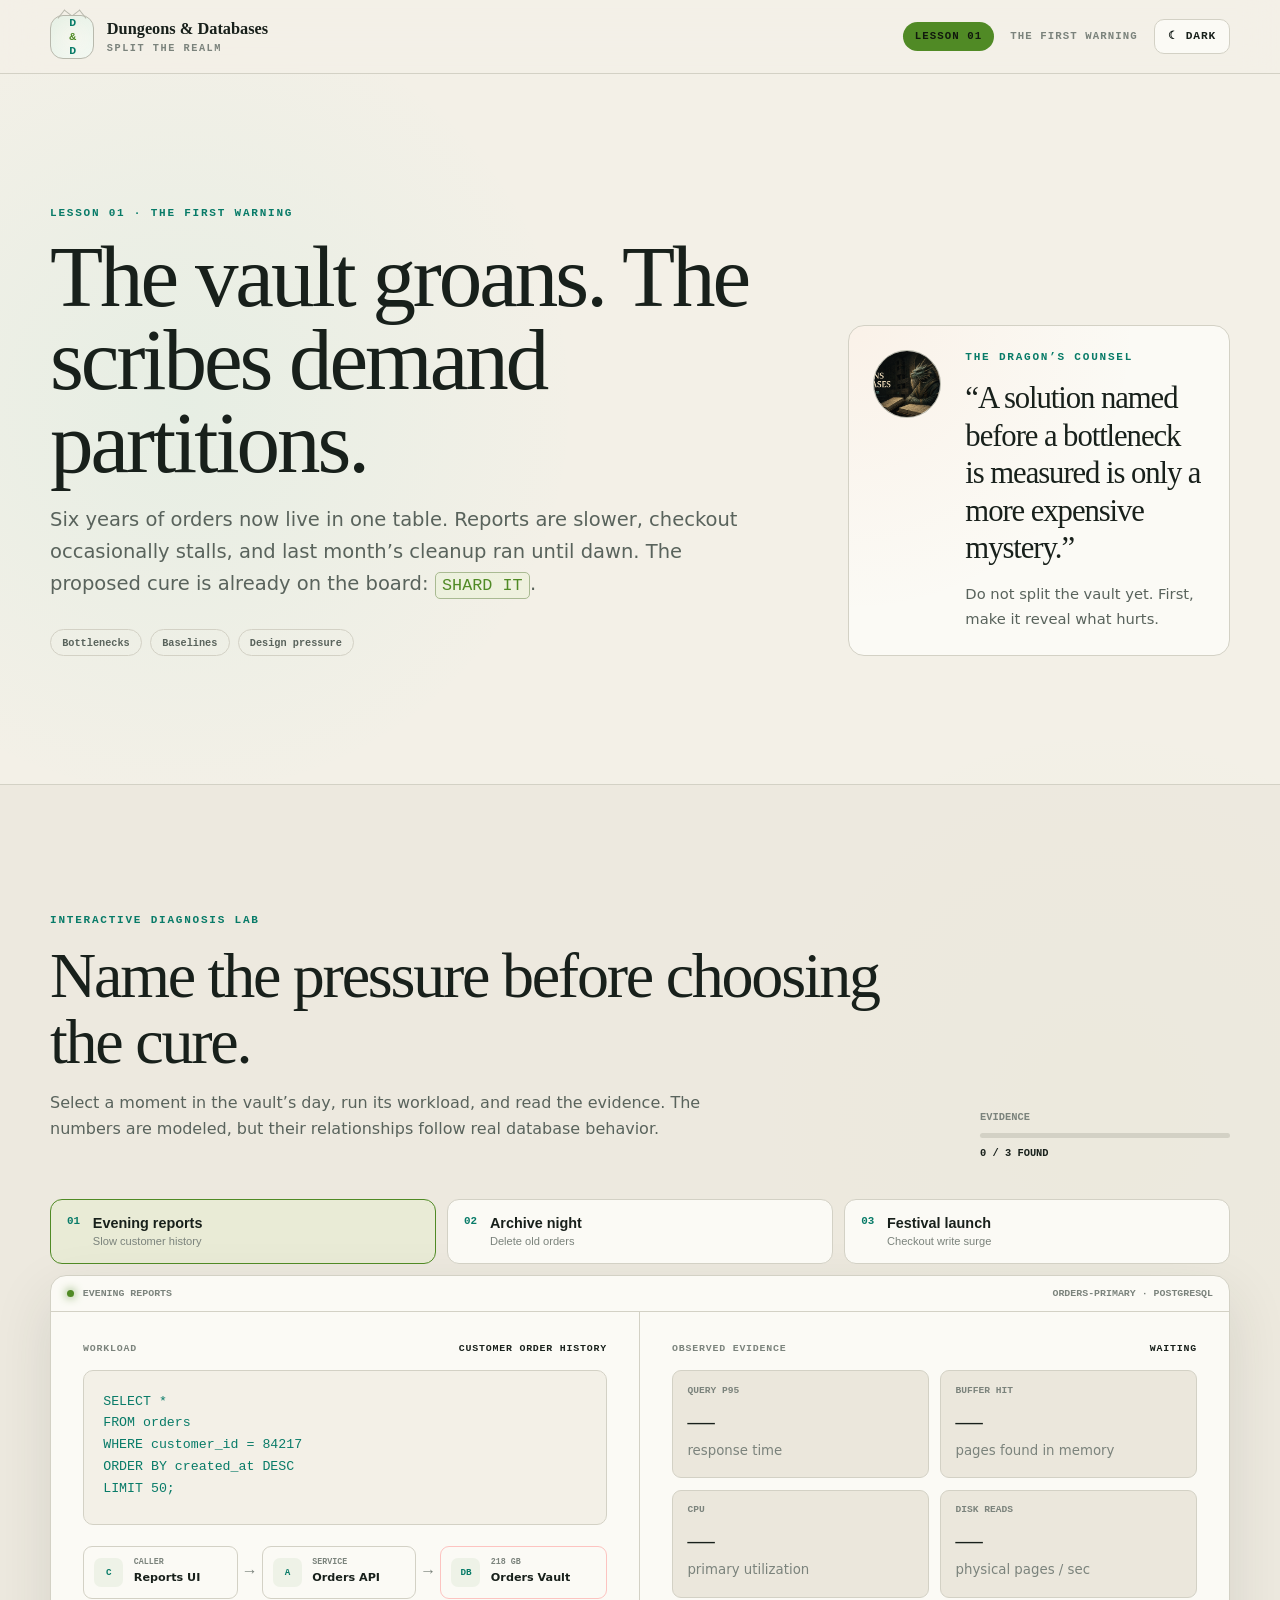
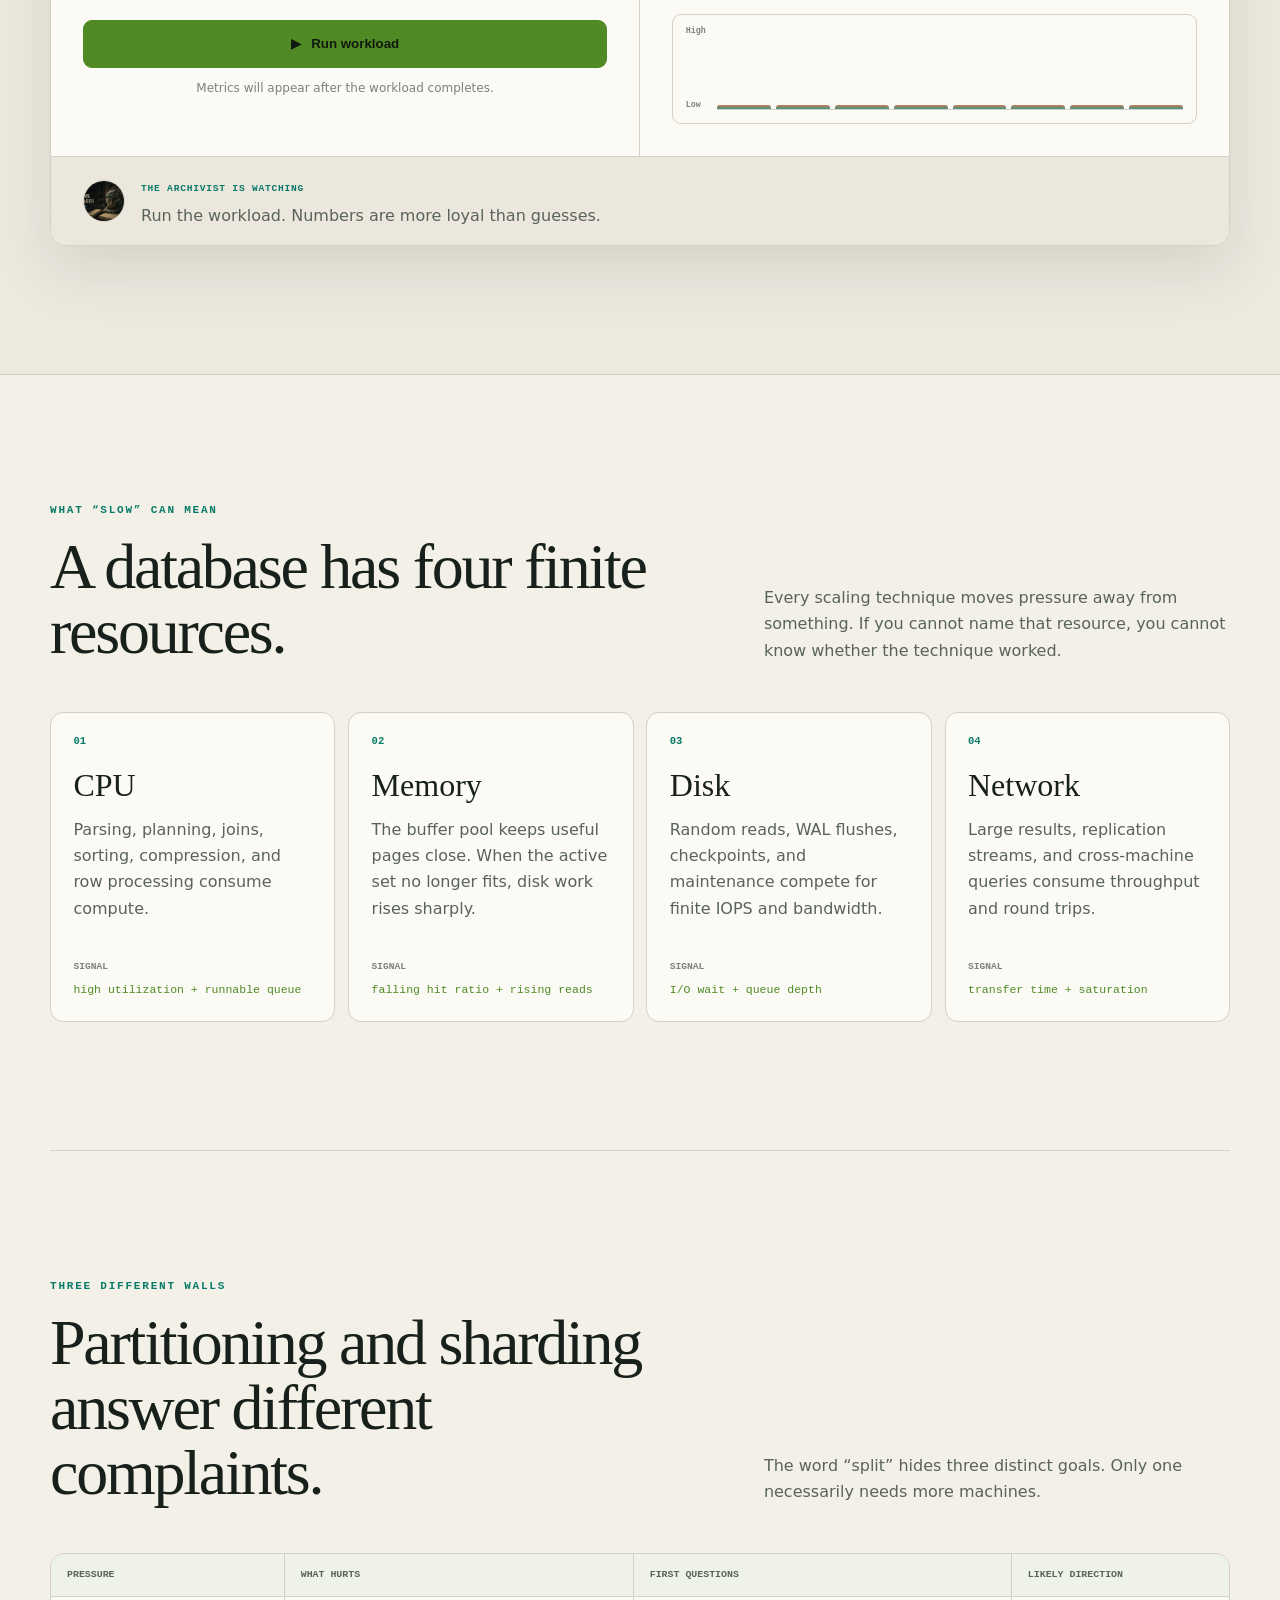
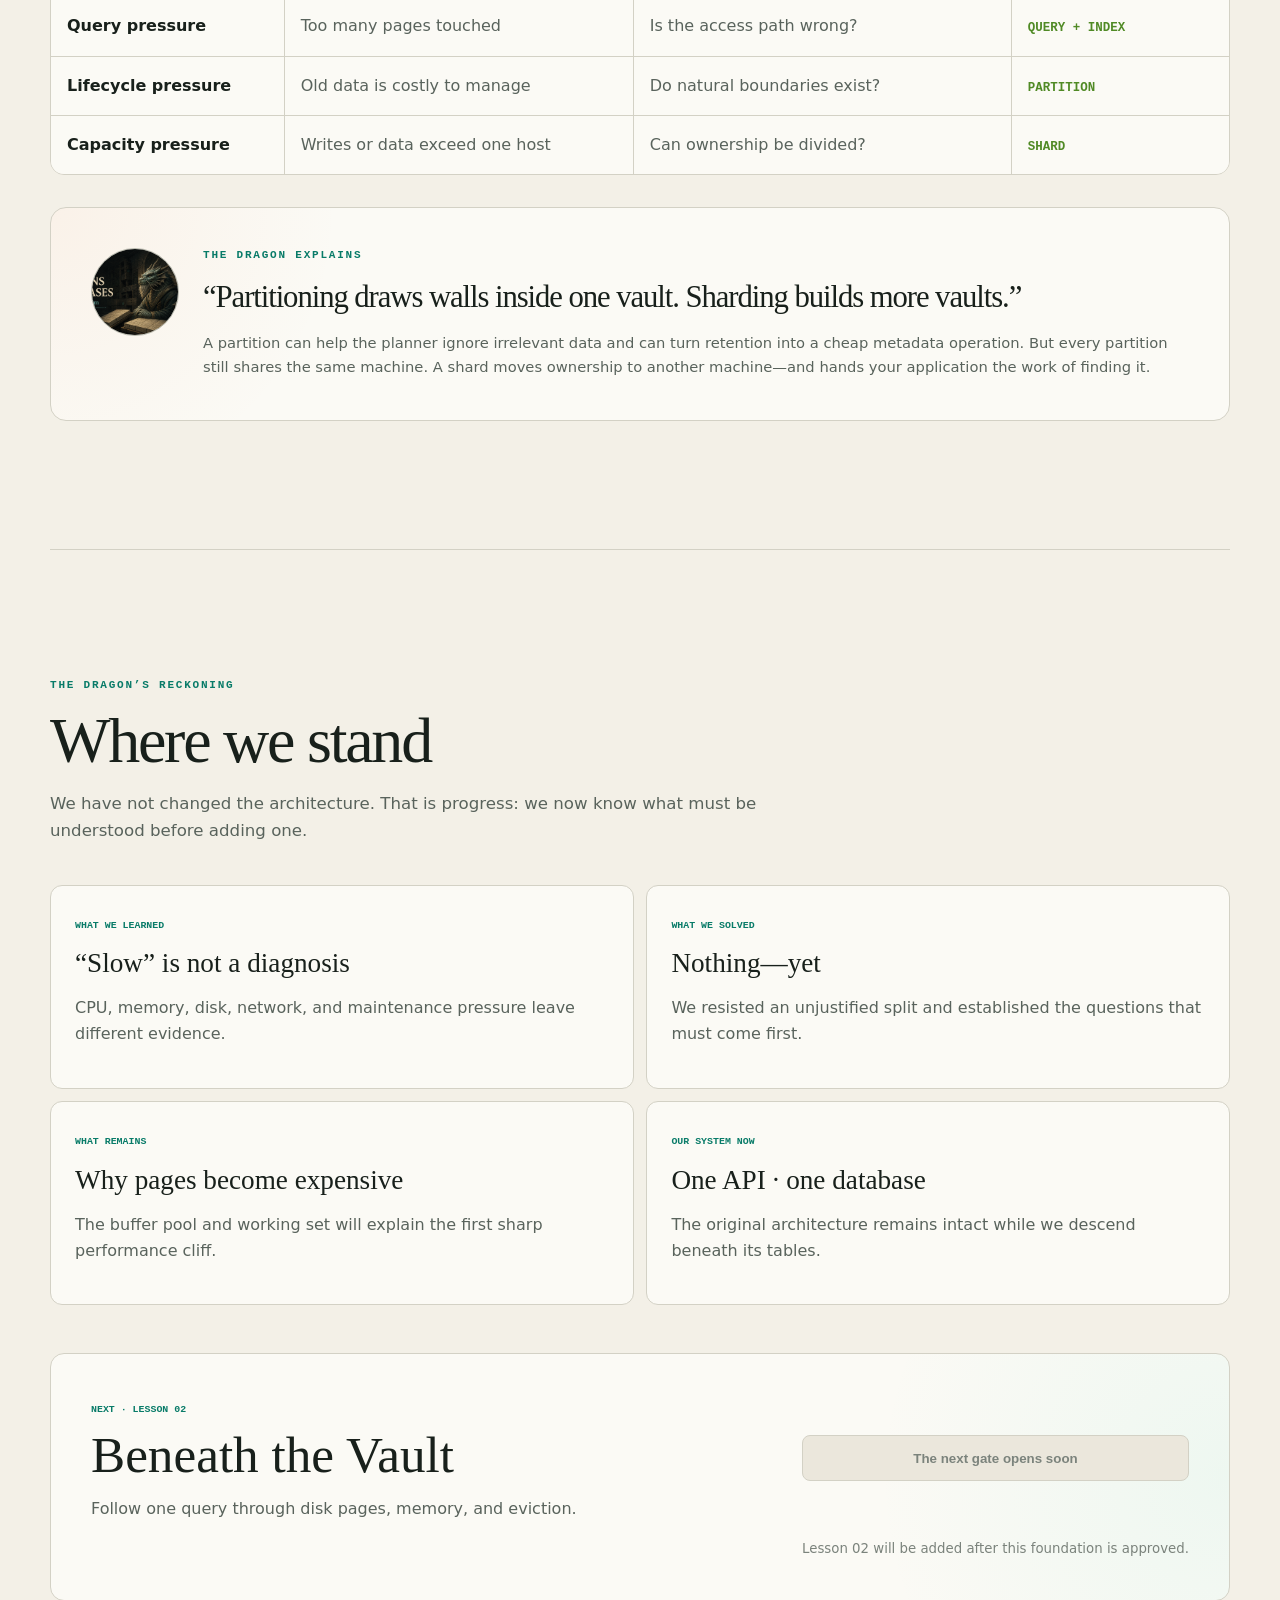
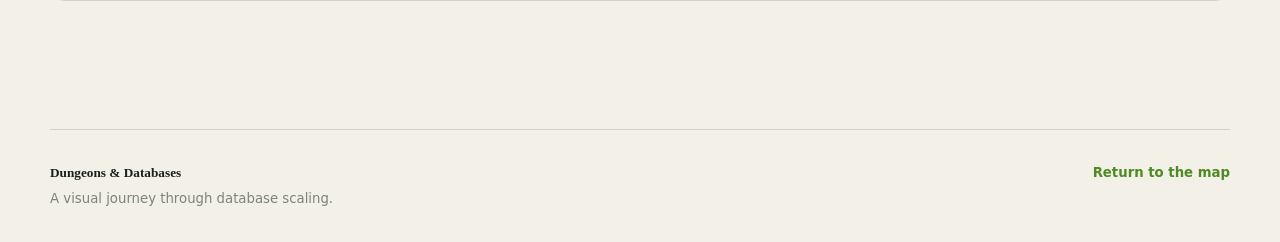
==== lessons/lesson-01-the-groaning-vault/index.html @ 83bf3f83 "Build dragon-guided database journey foundation" ====
<!doctype html>
<html lang="en" data-theme="dark">
  <head>
    <meta charset="UTF-8" />
    <meta name="viewport" content="width=device-width, initial-scale=1.0" />
    <meta
      name="description"
      content="Diagnose a struggling database before deciding to partition or shard it."
    />
    <meta name="theme-color" content="#0b0d0c" />
    <meta property="og:type" content="article" />
    <meta property="og:title" content="The Groaning Vault · Dungeons &amp; Databases" />
    <meta property="og:description" content="Diagnose a struggling database before deciding to partition or shard it." />
    <meta property="og:url" content="https://shahbaaz12.github.io/dungeons-and-databases/lessons/lesson-01-the-groaning-vault/" />
    <meta property="og:image" content="https://shahbaaz12.github.io/dungeons-and-databases/public/og.png" />
    <meta name="twitter:card" content="summary_large_image" />
    <meta name="twitter:title" content="The Groaning Vault · Dungeons &amp; Databases" />
    <meta name="twitter:description" content="Diagnose a struggling database before deciding to partition or shard it." />
    <meta name="twitter:image" content="https://shahbaaz12.github.io/dungeons-and-databases/public/og.png" />
    <title>Lesson 01 · The Groaning Vault · Dungeons &amp; Databases</title>
    <link rel="stylesheet" href="../../styles.css" />
    <link rel="stylesheet" href="./lesson.css" />
    <script src="../../site.js" defer></script>
    <script src="./lesson.js" defer></script>
  </head>
  <body>
    <a class="skip-link" href="#lesson-content">Skip to the lesson</a>

    <header class="site-header lesson-header">
      <a class="brand" href="../../index.html" aria-label="Return to Dungeons and Databases home">
        <span class="brand-mark" aria-hidden="true">D<span>&amp;</span>D</span>
        <span class="brand-copy">
          <strong>Dungeons &amp; Databases</strong>
          <small>Split the Realm</small>
        </span>
      </a>

      <div class="header-actions">
        <span class="lesson-badge">Lesson 01</span>
        <span class="lesson-header-name">The first warning</span>
        <button class="theme-toggle" type="button" data-theme-toggle aria-label="Switch to light theme">
          <span aria-hidden="true" data-theme-icon>☀</span>
          <span data-theme-label>Light</span>
        </button>
      </div>
    </header>

    <main id="lesson-content">
      <section class="lesson-hero section-shell">
        <div class="lesson-hero-copy">
          <p class="eyebrow">Lesson 01 · The first warning</p>
          <h1>The vault groans. The scribes demand partitions.</h1>
          <p>
            Six years of orders now live in one table. Reports are slower, checkout occasionally stalls,
            and last month’s cleanup ran until dawn. The proposed cure is already on the board:
            <code>SHARD IT</code>.
          </p>
          <div class="lesson-tags" aria-label="Lesson concepts">
            <span>Bottlenecks</span><span>Baselines</span><span>Design pressure</span>
          </div>
        </div>

        <aside class="dragon-counsel compact" aria-labelledby="opening-counsel">
          <div class="dragon-counsel-avatar" aria-hidden="true"><img src="../../public/og.png" alt="" /></div>
          <div>
            <p class="eyebrow">The Dragon’s Counsel</p>
            <blockquote id="opening-counsel">
              “A solution named before a bottleneck is measured is only a more expensive mystery.”
            </blockquote>
            <p>Do not split the vault yet. First, make it reveal what hurts.</p>
          </div>
        </aside>
      </section>

      <section class="lab-section" aria-labelledby="lab-title">
        <div class="section-shell">
          <div class="lab-heading">
            <div>
              <p class="eyebrow">Interactive diagnosis lab</p>
              <h2 id="lab-title">Name the pressure before choosing the cure.</h2>
              <p>
                Select a moment in the vault’s day, run its workload, and read the evidence. The numbers
                are modeled, but their relationships follow real database behavior.
              </p>
            </div>
            <div class="lab-progress" aria-label="Lab progress">
              <span>Evidence</span><i data-progress-bar></i><strong data-progress-label>0 / 3 found</strong>
            </div>
          </div>

          <div class="scenario-tabs" role="tablist" aria-label="Database workload scenarios">
            <button class="scenario-tab is-active" id="scenario-working-set" type="button" role="tab" aria-selected="true" aria-controls="scenario-panel" tabindex="0" data-scenario="working-set">
              <span>01</span><strong>Evening reports</strong><small>Slow customer history</small>
            </button>
            <button class="scenario-tab" id="scenario-retention" type="button" role="tab" aria-selected="false" aria-controls="scenario-panel" tabindex="-1" data-scenario="retention">
              <span>02</span><strong>Archive night</strong><small>Delete old orders</small>
            </button>
            <button class="scenario-tab" id="scenario-write-surge" type="button" role="tab" aria-selected="false" aria-controls="scenario-panel" tabindex="-1" data-scenario="write-surge">
              <span>03</span><strong>Festival launch</strong><small>Checkout write surge</small>
            </button>
          </div>

          <div class="diagnostic-console" id="scenario-panel" role="tabpanel" aria-labelledby="scenario-working-set">
            <div class="console-topline">
              <div>
                <span class="console-light" aria-hidden="true"></span>
                <span data-scenario-label>Evening reports</span>
              </div>
              <span>orders-primary · PostgreSQL</span>
            </div>

            <div class="console-grid">
              <div class="query-panel">
                <div class="panel-label"><span>Workload</span><strong data-workload-name>Customer order history</strong></div>
                <pre><code data-query>SELECT *
FROM orders
WHERE customer_id = 84217
ORDER BY created_at DESC
LIMIT 50;</code></pre>

                <div class="system-path" aria-label="Query path through the current system">
                  <div class="system-node"><i>C</i><span><small>Caller</small><strong>Reports UI</strong></span></div>
                  <b aria-hidden="true">→</b>
                  <div class="system-node"><i>A</i><span><small>Service</small><strong>Orders API</strong></span></div>
                  <b aria-hidden="true">→</b>
                  <div class="system-node system-node-db"><i>DB</i><span><small>218 GB</small><strong>Orders Vault</strong></span></div>
                </div>

                <button class="run-button" type="button" data-run-workload>
                  <span data-run-icon aria-hidden="true">▶</span>
                  <span data-run-label>Run workload</span>
                </button>
                <p class="run-note" data-run-note>Metrics will appear after the workload completes.</p>
              </div>

              <div class="metrics-panel" aria-live="polite" aria-busy="false" data-metrics-panel>
                <div class="panel-label"><span>Observed evidence</span><strong data-evidence-state>Waiting</strong></div>
                <div class="metrics-grid">
                  <article class="metric-card"><span>Query p95</span><strong data-metric="latency">—</strong><small data-metric-note="latency">response time</small></article>
                  <article class="metric-card"><span>Buffer hit</span><strong data-metric="buffer">—</strong><small data-metric-note="buffer">pages found in memory</small></article>
                  <article class="metric-card"><span>CPU</span><strong data-metric="cpu">—</strong><small data-metric-note="cpu">primary utilization</small></article>
                  <article class="metric-card"><span data-dynamic-metric-label>Disk reads</span><strong data-metric="pressure">—</strong><small data-metric-note="pressure">physical pages / sec</small></article>
                </div>

                <div class="pressure-chart" aria-label="Modeled pressure over five intervals">
                  <div class="chart-scale"><span>High</span><span>Low</span></div>
                  <div class="chart-bars" data-chart-bars aria-hidden="true">
                    <i></i><i></i><i></i><i></i><i></i><i></i><i></i><i></i>
                  </div>
                </div>

                <div class="diagnosis" data-diagnosis hidden>
                  <p>Which pressure best explains this evidence?</p>
                  <div class="diagnosis-options">
                    <button type="button" data-answer="cpu">CPU saturation</button>
                    <button type="button" data-answer="io">Memory / disk I/O</button>
                    <button type="button" data-answer="maintenance">Data lifecycle</button>
                    <button type="button" data-answer="writes">Write ceiling</button>
                  </div>
                </div>
              </div>
            </div>

            <div class="dragon-response" data-dragon-response aria-live="polite">
              <div class="dragon-response-mark" aria-hidden="true"><img src="../../public/og.png" alt="" /></div>
              <div>
                <span>The Archivist is watching</span>
                <p>Run the workload. Numbers are more loyal than guesses.</p>
              </div>
            </div>
          </div>
        </div>
      </section>

      <section class="explanation section-shell" aria-labelledby="resources-title">
        <div class="section-heading">
          <div>
            <p class="eyebrow">What “slow” can mean</p>
            <h2 id="resources-title">A database has four finite resources.</h2>
          </div>
          <p>
            Every scaling technique moves pressure away from something. If you cannot name that resource,
            you cannot know whether the technique worked.
          </p>
        </div>

        <div class="resource-grid">
          <article><span>01</span><h3>CPU</h3><p>Parsing, planning, joins, sorting, compression, and row processing consume compute.</p><strong>Signal</strong><code>high utilization + runnable queue</code></article>
          <article><span>02</span><h3>Memory</h3><p>The buffer pool keeps useful pages close. When the active set no longer fits, disk work rises sharply.</p><strong>Signal</strong><code>falling hit ratio + rising reads</code></article>
          <article><span>03</span><h3>Disk</h3><p>Random reads, WAL flushes, checkpoints, and maintenance compete for finite IOPS and bandwidth.</p><strong>Signal</strong><code>I/O wait + queue depth</code></article>
          <article><span>04</span><h3>Network</h3><p>Large results, replication streams, and cross-machine queries consume throughput and round trips.</p><strong>Signal</strong><code>transfer time + saturation</code></article>
        </div>
      </section>

      <section class="pressure-types section-shell" aria-labelledby="pressure-title">
        <div class="section-heading">
          <div>
            <p class="eyebrow">Three different walls</p>
            <h2 id="pressure-title">Partitioning and sharding answer different complaints.</h2>
          </div>
          <p>The word “split” hides three distinct goals. Only one necessarily needs more machines.</p>
        </div>

        <div class="comparison-table" role="table" aria-label="Database pressure and likely first response">
          <div class="comparison-row comparison-head" role="row"><span role="columnheader">Pressure</span><span role="columnheader">What hurts</span><span role="columnheader">First questions</span><span role="columnheader">Likely direction</span></div>
          <div class="comparison-row" role="row"><strong role="cell">Query pressure</strong><span role="cell">Too many pages touched</span><span role="cell">Is the access path wrong?</span><span role="cell"><i>Query + index</i></span></div>
          <div class="comparison-row" role="row"><strong role="cell">Lifecycle pressure</strong><span role="cell">Old data is costly to manage</span><span role="cell">Do natural boundaries exist?</span><span role="cell"><i>Partition</i></span></div>
          <div class="comparison-row" role="row"><strong role="cell">Capacity pressure</strong><span role="cell">Writes or data exceed one host</span><span role="cell">Can ownership be divided?</span><span role="cell"><i>Shard</i></span></div>
        </div>

        <aside class="dragon-counsel" aria-labelledby="middle-counsel">
          <div class="dragon-counsel-avatar" aria-hidden="true"><img src="../../public/og.png" alt="" /></div>
          <div>
            <p class="eyebrow">The Dragon Explains</p>
            <blockquote id="middle-counsel">“Partitioning draws walls inside one vault. Sharding builds more vaults.”</blockquote>
            <p>
              A partition can help the planner ignore irrelevant data and can turn retention into a cheap
              metadata operation. But every partition still shares the same machine. A shard moves ownership
              to another machine—and hands your application the work of finding it.
            </p>
          </div>
        </aside>
      </section>

      <section class="reckoning section-shell" aria-labelledby="reckoning-title">
        <div class="reckoning-intro">
          <p class="eyebrow">The Dragon’s Reckoning</p>
          <h2 id="reckoning-title">Where we stand</h2>
          <p>
            We have not changed the architecture. That is progress: we now know what must be understood
            before adding one.
          </p>
        </div>

        <div class="standing-grid">
          <article><span>What we learned</span><strong>“Slow” is not a diagnosis</strong><p>CPU, memory, disk, network, and maintenance pressure leave different evidence.</p></article>
          <article><span>What we solved</span><strong>Nothing—yet</strong><p>We resisted an unjustified split and established the questions that must come first.</p></article>
          <article><span>What remains</span><strong>Why pages become expensive</strong><p>The buffer pool and working set will explain the first sharp performance cliff.</p></article>
          <article><span>Our system now</span><strong>One API · one database</strong><p>The original architecture remains intact while we descend beneath its tables.</p></article>
        </div>

        <div class="next-gate">
          <div>
            <span>Next · Lesson 02</span>
            <h3>Beneath the Vault</h3>
            <p>Follow one query through disk pages, memory, and eviction.</p>
          </div>
          <button type="button" disabled aria-describedby="next-note">The next gate opens soon</button>
          <small id="next-note">Lesson 02 will be added after this foundation is approved.</small>
        </div>
      </section>
    </main>

    <footer class="site-footer section-shell">
      <div><strong>Dungeons &amp; Databases</strong><p>A visual journey through database scaling.</p></div>
      <a href="../../index.html">Return to the map</a>
    </footer>
  </body>
</html>
---- styles.css ----
:root {
  color-scheme: dark;
  --bg: #0a0c0b;
  --bg-soft: #0f1311;
  --panel: #121815;
  --panel-strong: #17201b;
  --line: #28332d;
  --line-bright: #3d4d45;
  --text: #f2eee4;
  --muted: #a9afa9;
  --faint: #747d77;
  --moss: #b7f36b;
  --moss-dark: #88c94a;
  --jade: #52d6bd;
  --ember: #ed8e55;
  --danger: #ff6b6b;
  --shadow: 0 22px 70px rgb(0 0 0 / 34%);
  --serif: Georgia, 'Times New Roman', serif;
  --sans: Inter, ui-sans-serif, system-ui, -apple-system, BlinkMacSystemFont, 'Segoe UI', sans-serif;
  --mono: 'Cascadia Code', 'SFMono-Regular', Consolas, monospace;
}

:root[data-theme='light'] {
  color-scheme: light;
  --bg: #f3f0e7;
  --bg-soft: #ebe7dc;
  --panel: #fbfaf5;
  --panel-strong: #eef2e7;
  --line: #d3d1c5;
  --line-bright: #b8b9ad;
  --text: #18201b;
  --muted: #59635c;
  --faint: #7b837c;
  --moss: #508a25;
  --moss-dark: #3e711a;
  --jade: #087b68;
  --ember: #b75523;
  --danger: #c34040;
  --shadow: 0 22px 60px rgb(39 46 40 / 12%);
}

* {
  box-sizing: border-box;
}

html {
  scroll-behavior: smooth;
}

body {
  margin: 0;
  background:
    radial-gradient(circle at 14% 8%, rgb(82 214 189 / 8%), transparent 25rem),
    radial-gradient(circle at 86% 22%, rgb(183 243 107 / 6%), transparent 24rem),
    var(--bg);
  color: var(--text);
  font-family: var(--sans);
  line-height: 1.65;
}

a {
  color: inherit;
}

button,
a {
  -webkit-tap-highlight-color: transparent;
}

button,
.button,
.lesson-card a {
  transition: border-color 160ms ease, background 160ms ease, color 160ms ease, transform 160ms ease;
}

:focus-visible {
  outline: 3px solid var(--jade);
  outline-offset: 4px;
}

.skip-link {
  position: fixed;
  top: 0.75rem;
  left: 0.75rem;
  z-index: 100;
  padding: 0.65rem 0.85rem;
  background: var(--text);
  color: var(--bg);
  transform: translateY(-160%);
}

.skip-link:focus {
  transform: translateY(0);
}

.section-shell {
  width: min(1180px, calc(100% - 40px));
  margin-inline: auto;
}

.site-header {
  position: sticky;
  top: 0;
  z-index: 20;
  display: flex;
  align-items: center;
  justify-content: space-between;
  min-height: 74px;
  padding: 0.75rem max(20px, calc((100vw - 1180px) / 2));
  border-bottom: 1px solid var(--line);
  background: color-mix(in srgb, var(--bg) 88%, transparent);
  backdrop-filter: blur(18px);
}

.brand {
  display: inline-flex;
  align-items: center;
  gap: 0.8rem;
  text-decoration: none;
}

.brand-mark {
  position: relative;
  display: grid;
  place-items: center;
  width: 44px;
  aspect-ratio: 1;
  border: 1px solid var(--line-bright);
  border-radius: 13px;
  background: linear-gradient(145deg, var(--panel-strong), var(--panel));
  color: var(--jade);
  font: 800 0.72rem/1 var(--mono);
  letter-spacing: -0.12em;
  box-shadow: inset 0 0 24px rgb(82 214 189 / 8%);
}

.brand-mark::before,
.brand-mark::after {
  content: '';
  position: absolute;
  top: -5px;
  width: 8px;
  height: 10px;
  border: solid var(--line-bright);
  border-width: 1px 0 0 1px;
  transform: rotate(38deg);
}

.brand-mark::before { left: 9px; }
.brand-mark::after { right: 9px; transform: scaleX(-1) rotate(38deg); }
.brand-mark span { margin-inline: 0.1em; color: var(--moss); }

.brand-copy {
  display: grid;
  line-height: 1.15;
}

.brand-copy strong {
  font-family: var(--serif);
  font-size: 1.02rem;
}

.brand-copy small {
  margin-top: 0.28rem;
  color: var(--faint);
  font: 700 0.64rem/1 var(--mono);
  letter-spacing: 0.15em;
  text-transform: uppercase;
}

.header-actions {
  display: flex;
  align-items: center;
  gap: 1rem;
}

.unlock-badge,
.theme-toggle {
  font: 700 0.7rem/1 var(--mono);
  letter-spacing: 0.08em;
  text-transform: uppercase;
}

.unlock-badge {
  display: inline-flex;
  align-items: center;
  gap: 0.55rem;
  color: var(--muted);
}

.unlock-badge i {
  width: 7px;
  height: 7px;
  border-radius: 50%;
  background: var(--moss);
  box-shadow: 0 0 14px var(--moss);
}

.theme-toggle {
  display: inline-flex;
  align-items: center;
  gap: 0.45rem;
  padding: 0.7rem 0.8rem;
  border: 1px solid var(--line);
  border-radius: 10px;
  background: var(--panel);
  color: var(--text);
  cursor: pointer;
}

.theme-toggle:hover {
  border-color: var(--line-bright);
  background: var(--panel-strong);
}

.hero {
  display: grid;
  grid-template-columns: minmax(0, 1.08fr) minmax(380px, 0.92fr);
  gap: clamp(3rem, 7vw, 7rem);
  align-items: center;
  min-height: calc(100vh - 74px);
  padding-block: clamp(4rem, 9vh, 7rem);
}

.eyebrow {
  margin: 0 0 1rem;
  color: var(--jade);
  font: 800 0.69rem/1.3 var(--mono);
  letter-spacing: 0.16em;
  text-transform: uppercase;
}

.eyebrow-rule {
  display: inline-block;
  width: 64px;
  height: 1px;
  margin-left: 0.7rem;
  vertical-align: middle;
  background: var(--jade);
  opacity: 0.48;
}

h1,
h2,
blockquote {
  font-family: var(--serif);
  letter-spacing: -0.035em;
}

h1 {
  max-width: 760px;
  margin: 0;
  font-size: clamp(3.5rem, 6.6vw, 6.8rem);
  font-weight: 500;
  line-height: 0.95;
}

.hero-lede {
  max-width: 660px;
  margin: 2rem 0 0;
  color: var(--muted);
  font-size: clamp(1.05rem, 1.8vw, 1.25rem);
}

.hero-actions {
  display: flex;
  flex-wrap: wrap;
  gap: 0.8rem;
  margin-top: 2rem;
}

.button {
  display: inline-flex;
  align-items: center;
  justify-content: center;
  gap: 0.8rem;
  min-height: 48px;
  padding: 0.85rem 1.1rem;
  border: 1px solid var(--line);
  border-radius: 10px;
  font-weight: 800;
  text-decoration: none;
}

.button:hover { transform: translateY(-2px); }
.button-primary { border-color: var(--moss); background: var(--moss); color: #11190d; }
.button-primary:hover { background: var(--moss-dark); border-color: var(--moss-dark); }
.button-secondary { background: var(--panel); color: var(--text); }
.button-secondary:hover { border-color: var(--line-bright); background: var(--panel-strong); }

.journey-facts {
  display: flex;
  gap: clamp(1.2rem, 4vw, 3.5rem);
  margin: 3rem 0 0;
}

.journey-facts div { display: grid; }
.journey-facts dt { color: var(--text); font: 500 1.55rem/1 var(--serif); }
.journey-facts dd { margin: 0.4rem 0 0; color: var(--faint); font: 700 0.66rem/1 var(--mono); text-transform: uppercase; }

.hero-stage {
  position: relative;
  padding: clamp(1.2rem, 3vw, 2rem);
  border: 1px solid var(--line);
  border-radius: 20px;
  background:
    linear-gradient(rgb(255 255 255 / 2%) 1px, transparent 1px),
    linear-gradient(90deg, rgb(255 255 255 / 2%) 1px, transparent 1px),
    var(--panel);
  background-size: 30px 30px;
  box-shadow: var(--shadow);
  overflow: hidden;
}

.hero-stage::before {
  content: '';
  position: absolute;
  inset: -40% auto auto -30%;
  width: 70%;
  aspect-ratio: 1;
  border-radius: 50%;
  background: rgb(82 214 189 / 7%);
  filter: blur(40px);
}

.stage-heading,
.pressure-readout {
  position: relative;
  display: flex;
  align-items: center;
  justify-content: space-between;
  gap: 1rem;
  font: 700 0.66rem/1 var(--mono);
  letter-spacing: 0.08em;
  text-transform: uppercase;
}

.stage-heading { color: var(--faint); }
.status-dot { color: var(--danger); }
.status-dot::before { content: ''; display: inline-block; width: 6px; height: 6px; margin-right: 0.45rem; border-radius: 50%; background: var(--danger); box-shadow: 0 0 12px var(--danger); }

.realm-map {
  position: relative;
  display: grid;
  grid-template-columns: 1fr auto 1fr auto 1.12fr;
  gap: 0.65rem;
  align-items: center;
  margin-block: 3.2rem;
}

.map-node {
  position: relative;
  z-index: 1;
  display: grid;
  gap: 0.9rem;
  min-width: 0;
  padding: 1rem;
  border: 1px solid var(--line-bright);
  border-radius: 13px;
  background: color-mix(in srgb, var(--panel-strong) 92%, transparent);
}

.node-glyph {
  display: grid;
  place-items: center;
  width: 34px;
  height: 34px;
  border: 1px solid var(--line-bright);
  border-radius: 9px;
  color: var(--jade);
  font: 800 0.68rem/1 var(--mono);
}

.map-node span:last-of-type { display: grid; min-width: 0; }
.map-node small { color: var(--faint); font: 600 0.6rem/1.3 var(--mono); text-transform: uppercase; }
.map-node strong { margin-top: 0.3rem; font-size: 0.78rem; white-space: nowrap; }
.map-arrow { color: var(--faint); font-family: var(--mono); }
.map-node-database { border-color: color-mix(in srgb, var(--danger) 65%, var(--line)); }
.map-node-database .node-glyph { color: var(--ember); }

.pressure-ring {
  position: absolute;
  inset: -7px;
  z-index: -1;
  border: 1px solid rgb(255 107 107 / 25%);
  border-radius: 17px;
  animation: pressure 2.4s ease-out infinite;
}

@keyframes pressure {
  0% { opacity: 0.65; transform: scale(0.98); }
  75%, 100% { opacity: 0; transform: scale(1.09); }
}

.pressure-readout { color: var(--muted); }
.pressure-readout strong { color: var(--danger); white-space: nowrap; }
.pressure-track { flex: 1; height: 5px; border-radius: 999px; background: var(--line); overflow: hidden; }
.pressure-track i { display: block; width: 88%; height: 100%; border-radius: inherit; background: linear-gradient(90deg, var(--moss), var(--danger)); }
.stage-caption { margin: 1.3rem 0 0; padding-top: 1.2rem; border-top: 1px solid var(--line); color: var(--faint); font-size: 0.88rem; }

.dragon-arrival {
  display: grid;
  grid-template-columns: 150px 1fr;
  gap: clamp(2rem, 6vw, 5rem);
  align-items: center;
  padding-block: clamp(5rem, 10vw, 9rem);
  border-top: 1px solid var(--line);
  border-bottom: 1px solid var(--line);
}

.dragon-seal {
  position: relative;
  display: grid;
  place-items: center;
  width: 140px;
  aspect-ratio: 1;
  border: 1px solid var(--line-bright);
  border-radius: 50%;
  background: radial-gradient(circle, rgb(82 214 189 / 15%), transparent 66%), var(--panel);
  box-shadow: inset 0 0 30px rgb(0 0 0 / 20%);
}

.dragon-seal::before,
.dragon-seal::after,
.dragon-seal i::before,
.dragon-seal i::after {
  content: '';
  position: absolute;
  width: 8px;
  height: 8px;
  border-radius: 50%;
  background: var(--moss);
}

.dragon-seal::before { top: 13px; left: 50%; }
.dragon-seal::after { bottom: 13px; left: 50%; }
.dragon-seal i::before { left: 13px; top: 50%; }
.dragon-seal i::after { right: 13px; top: 50%; }
.dragon-seal img {
  width: 100%;
  height: 100%;
  border-radius: inherit;
  object-fit: cover;
  object-position: 84% center;
  filter: saturate(0.78) contrast(1.05);
}

.dragon-message { max-width: 820px; }
.dragon-message h2 { max-width: 780px; margin: 0; font-size: clamp(2.2rem, 4.6vw, 4.4rem); font-weight: 500; line-height: 1.06; }
.dragon-message > p:not(.eyebrow, .dragon-signature) { max-width: 720px; color: var(--muted); font-size: 1.06rem; }
.dragon-signature { margin-top: 1.5rem; color: var(--ember); font: 700 0.72rem/1 var(--mono); letter-spacing: 0.08em; text-transform: uppercase; }

.journey { padding-block: clamp(5rem, 10vw, 9rem); }
.section-heading { display: grid; grid-template-columns: 1fr 0.7fr; gap: 3rem; align-items: end; margin-bottom: 3rem; }
.section-heading h2 { max-width: 690px; margin: 0; font-size: clamp(2.4rem, 4.8vw, 4.6rem); font-weight: 500; line-height: 1.02; }
.section-heading > p { max-width: 500px; margin: 0; color: var(--muted); }

.lesson-path {
  display: grid;
  grid-template-columns: repeat(2, minmax(0, 1fr));
  gap: 1rem;
  margin: 0;
  padding: 0;
  list-style: none;
}

.lesson-card > a,
.lesson-card > div {
  position: relative;
  display: grid;
  grid-template-columns: 1fr auto;
  min-height: 300px;
  padding: clamp(1.4rem, 3vw, 2rem);
  border: 1px solid var(--line);
  border-radius: 15px;
  background: color-mix(in srgb, var(--panel) 94%, transparent);
  overflow: hidden;
}

.lesson-card a { text-decoration: none; }
.lesson-card a:hover { border-color: var(--moss); transform: translateY(-3px); box-shadow: var(--shadow); }
.lesson-card-active > a { background: radial-gradient(circle at 100% 0, rgb(183 243 107 / 11%), transparent 15rem), var(--panel); }
.lesson-number { color: var(--faint); font: 500 2.1rem/1 var(--serif); }
.lesson-state { justify-self: end; align-self: start; color: var(--faint); font: 700 0.62rem/1 var(--mono); letter-spacing: 0.08em; text-transform: uppercase; }
.lesson-card-active .lesson-state { padding: 0.45rem 0.6rem; border-radius: 999px; background: var(--moss); color: #11190d; }
.lesson-kicker { grid-column: 1 / -1; align-self: end; margin-top: 2.5rem; color: var(--jade); font: 800 0.66rem/1 var(--mono); letter-spacing: 0.12em; text-transform: uppercase; }
.lesson-card strong { grid-column: 1 / -1; margin-top: 0.65rem; font: 500 clamp(1.7rem, 3vw, 2.65rem)/1.08 var(--serif); letter-spacing: -0.03em; }
.lesson-summary { grid-column: 1 / -1; max-width: 520px; margin-top: 0.8rem; color: var(--muted); }
.lesson-concepts { grid-column: 1 / -1; display: flex; flex-wrap: wrap; gap: 0.45rem; margin-top: 1.3rem; }
.lesson-concepts i { padding: 0.35rem 0.55rem; border: 1px solid var(--line); border-radius: 999px; color: var(--faint); font: 700 0.62rem/1 var(--mono); font-style: normal; }
.lesson-link { grid-column: 1 / -1; margin-top: 1.5rem; color: var(--moss); font-weight: 800; }
.lesson-link b { margin-left: 0.35rem; }
.lesson-card:not(.lesson-card-active) { opacity: 0.72; }

.final-promise {
  padding-block: clamp(5rem, 9vw, 8rem);
  border-top: 1px solid var(--line);
  text-align: center;
}

.final-promise blockquote { max-width: 900px; margin: 1rem auto 1.5rem; font-size: clamp(2.1rem, 4.8vw, 4.5rem); line-height: 1.08; }
.final-promise > span { color: var(--ember); font: 700 0.72rem/1 var(--mono); letter-spacing: 0.1em; text-transform: uppercase; }

.site-footer {
  display: flex;
  justify-content: space-between;
  gap: 2rem;
  padding-block: 2rem;
  border-top: 1px solid var(--line);
  color: var(--faint);
  font-size: 0.83rem;
}

.site-footer strong { color: var(--text); font-family: var(--serif); }
.site-footer p { margin: 0.25rem 0 0; }

@media (max-width: 900px) {
  .hero { grid-template-columns: 1fr; min-height: auto; }
  .hero-stage { max-width: 640px; }
  .section-heading { grid-template-columns: 1fr; gap: 1.2rem; }
  .lesson-path { grid-template-columns: 1fr; }
}

@media (max-width: 620px) {
  .section-shell { width: min(100% - 28px, 1180px); }
  .site-header { min-height: 64px; padding-inline: 14px; }
  .brand-copy small, .unlock-badge { display: none; }
  .theme-toggle { padding: 0.65rem; }
  .theme-toggle span:last-child { display: none; }
  h1 { font-size: clamp(3.1rem, 16vw, 4.6rem); }
  .journey-facts { justify-content: space-between; gap: 0.7rem; }
  .journey-facts dd { font-size: 0.56rem; }
  .realm-map { grid-template-columns: 1fr; margin-block: 2rem; }
  .map-arrow { justify-self: center; transform: rotate(90deg); }
  .pressure-readout { display: grid; grid-template-columns: 1fr auto; }
  .pressure-track { grid-column: 1 / -1; grid-row: 2; width: 100%; }
  .dragon-arrival { grid-template-columns: 1fr; }
  .dragon-seal { width: 104px; }
  .lesson-card > a, .lesson-card > div { min-height: 280px; }
  .site-footer { display: grid; }
}

@media (prefers-reduced-motion: reduce) {
  html { scroll-behavior: auto; }
  *, *::before, *::after { animation-duration: 0.001ms !important; animation-iteration-count: 1 !important; scroll-behavior: auto !important; }
}
---- lessons/lesson-01-the-groaning-vault/lesson.css ----
.lesson-header-name,
.lesson-badge {
  font: 800 0.67rem/1 var(--mono);
  letter-spacing: 0.1em;
  text-transform: uppercase;
}

.lesson-badge {
  padding: 0.55rem 0.75rem;
  border-radius: 999px;
  background: var(--moss);
  color: #11190d;
}

.lesson-header-name { color: var(--faint); }

.lesson-hero {
  display: grid;
  grid-template-columns: minmax(0, 1.3fr) minmax(340px, 0.7fr);
  gap: clamp(2.5rem, 7vw, 7rem);
  align-items: end;
  min-height: 710px;
  padding-block: clamp(5rem, 10vw, 8rem);
}

.lesson-hero h1 {
  max-width: 850px;
  font-size: clamp(3.4rem, 6.8vw, 7rem);
}

.lesson-hero-copy > p:not(.eyebrow) {
  max-width: 720px;
  color: var(--muted);
  font-size: clamp(1.05rem, 1.7vw, 1.22rem);
}

code {
  color: var(--moss);
  font-family: var(--mono);
}

.lesson-hero-copy code {
  padding: 0.18em 0.38em;
  border: 1px solid color-mix(in srgb, var(--moss) 32%, var(--line));
  border-radius: 5px;
  background: rgb(183 243 107 / 7%);
  font-size: 0.86em;
}

.lesson-tags {
  display: flex;
  flex-wrap: wrap;
  gap: 0.5rem;
  margin-top: 1.8rem;
}

.lesson-tags span {
  padding: 0.45rem 0.7rem;
  border: 1px solid var(--line);
  border-radius: 999px;
  color: var(--muted);
  font: 700 0.64rem/1 var(--mono);
}

.dragon-counsel {
  display: grid;
  grid-template-columns: 88px 1fr;
  gap: 1.5rem;
  align-items: start;
  padding: clamp(1.5rem, 4vw, 2.5rem);
  border: 1px solid var(--line);
  border-radius: 16px;
  background: radial-gradient(circle at 0 0, rgb(237 142 85 / 8%), transparent 18rem), var(--panel);
}

.dragon-counsel.compact {
  grid-template-columns: 68px 1fr;
  align-self: end;
  padding: 1.5rem;
}

.dragon-counsel-avatar {
  display: grid;
  place-items: center;
  width: 88px;
  aspect-ratio: 1;
  border: 1px solid var(--line-bright);
  border-radius: 50%;
  background: radial-gradient(circle, rgb(82 214 189 / 14%), transparent 70%);
  overflow: hidden;
}

.dragon-counsel-avatar img,
.dragon-response-mark img {
  width: 100%;
  height: 100%;
  object-fit: cover;
  object-position: 84% center;
  filter: saturate(0.78) contrast(1.05);
}

.compact .dragon-counsel-avatar { width: 68px; }
.dragon-counsel blockquote { margin: 0; font-size: clamp(1.4rem, 2.4vw, 2rem); line-height: 1.22; }
.dragon-counsel p:last-child { margin-bottom: 0; color: var(--muted); font-size: 0.92rem; }

.lab-section {
  padding-block: clamp(5rem, 10vw, 8rem);
  border-block: 1px solid var(--line);
  background: color-mix(in srgb, var(--bg-soft) 75%, transparent);
}

.lab-heading {
  display: grid;
  grid-template-columns: 1fr 250px;
  gap: 3rem;
  align-items: end;
  margin-bottom: 2.5rem;
}

.lab-heading h2,
.explanation h2,
.pressure-types h2,
.reckoning h2 {
  margin: 0;
  font-size: clamp(2.5rem, 5vw, 4.8rem);
  font-weight: 500;
  line-height: 1.02;
}

.lab-heading > div:first-child > p:last-child { max-width: 710px; color: var(--muted); }
.lab-progress { display: grid; grid-template-columns: 1fr auto; gap: 0.65rem; color: var(--faint); font: 700 0.65rem/1 var(--mono); text-transform: uppercase; }
.lab-progress i { --progress: 0%; grid-column: 1 / -1; height: 5px; border-radius: 99px; background: linear-gradient(90deg, var(--moss) var(--progress), var(--line) var(--progress)); transition: background 260ms ease; }
.lab-progress strong { color: var(--text); }

.scenario-tabs {
  display: grid;
  grid-template-columns: repeat(3, 1fr);
  gap: 0.7rem;
  margin-bottom: 0.7rem;
}

.scenario-tab {
  display: grid;
  grid-template-columns: auto 1fr;
  gap: 0.2rem 0.8rem;
  padding: 1rem;
  border: 1px solid var(--line);
  border-radius: 12px;
  background: var(--panel);
  color: var(--text);
  text-align: left;
  cursor: pointer;
}

.scenario-tab:hover { border-color: var(--line-bright); }
.scenario-tab.is-active { border-color: var(--moss); background: rgb(183 243 107 / 7%); }
.scenario-tab > span { grid-row: 1 / 3; color: var(--jade); font: 700 0.68rem/1 var(--mono); }
.scenario-tab strong { font-size: 0.9rem; line-height: 1.1; }
.scenario-tab small { color: var(--faint); }

.diagnostic-console {
  border: 1px solid var(--line);
  border-radius: 16px;
  background: var(--panel);
  box-shadow: var(--shadow);
  overflow: hidden;
}

.console-topline {
  display: flex;
  justify-content: space-between;
  gap: 1rem;
  padding: 0.8rem 1rem;
  border-bottom: 1px solid var(--line);
  color: var(--faint);
  font: 700 0.62rem/1 var(--mono);
  text-transform: uppercase;
}

.console-topline > div { display: flex; align-items: center; gap: 0.55rem; }
.console-light { width: 7px; height: 7px; border-radius: 50%; background: var(--moss); box-shadow: 0 0 10px var(--moss); }
.console-grid { display: grid; grid-template-columns: 1fr 1fr; }
.query-panel, .metrics-panel { padding: clamp(1.2rem, 3vw, 2rem); }
.query-panel { border-right: 1px solid var(--line); }

.panel-label {
  display: flex;
  justify-content: space-between;
  gap: 1rem;
  margin-bottom: 1rem;
  color: var(--faint);
  font: 700 0.62rem/1 var(--mono);
  letter-spacing: 0.08em;
  text-transform: uppercase;
}

.panel-label strong { color: var(--text); text-align: right; }
.query-panel pre { min-height: 155px; margin: 0; padding: 1.2rem; border: 1px solid var(--line); border-radius: 10px; background: var(--bg); white-space: pre-wrap; overflow: auto; }
.query-panel pre code { color: var(--jade); font-size: 0.83rem; }

.system-path {
  display: grid;
  grid-template-columns: 1fr auto 1fr auto 1.08fr;
  gap: 0.45rem;
  align-items: center;
  margin-block: 1.3rem;
}

.system-node { display: flex; align-items: center; gap: 0.65rem; min-width: 0; padding: 0.65rem; border: 1px solid var(--line); border-radius: 9px; }
.system-node i { display: grid; flex: 0 0 auto; place-items: center; width: 29px; height: 29px; border-radius: 7px; background: var(--panel-strong); color: var(--jade); font: 800 0.58rem/1 var(--mono); font-style: normal; }
.system-node span { display: grid; min-width: 0; }
.system-node small { color: var(--faint); font: 700 0.52rem/1 var(--mono); text-transform: uppercase; }
.system-node strong { margin-top: 0.2rem; font-size: 0.7rem; white-space: nowrap; overflow: hidden; text-overflow: ellipsis; }
.system-node-db { border-color: rgb(255 107 107 / 38%); }
.system-path > b { color: var(--faint); font-family: var(--mono); }

.run-button {
  display: flex;
  align-items: center;
  justify-content: center;
  gap: 0.65rem;
  width: 100%;
  min-height: 48px;
  border: 1px solid var(--moss);
  border-radius: 9px;
  background: var(--moss);
  color: #11190d;
  font-weight: 900;
  cursor: pointer;
}

.run-button:hover:not(:disabled) { background: var(--moss-dark); border-color: var(--moss-dark); transform: translateY(-1px); }
.run-button:disabled { cursor: wait; opacity: 0.7; }
.run-note { min-height: 1.4em; margin: 0.7rem 0 0; color: var(--faint); font-size: 0.75rem; text-align: center; }

.metrics-grid { display: grid; grid-template-columns: 1fr 1fr; gap: 0.7rem; }
.metric-card { display: grid; min-height: 108px; padding: 0.9rem; border: 1px solid var(--line); border-radius: 9px; background: var(--bg-soft); }
.metric-card span { color: var(--faint); font: 700 0.6rem/1 var(--mono); text-transform: uppercase; }
.metric-card strong { align-self: end; margin-top: 0.7rem; font: 500 1.7rem/1 var(--serif); }
.metric-card small { margin-top: 0.3rem; color: var(--faint); }
.metric-card[data-level='pressure'] strong { color: var(--ember); }
.metric-card[data-level='healthy'] strong { color: var(--moss); }

.pressure-chart { display: grid; grid-template-columns: auto 1fr; gap: 0.7rem; height: 110px; margin-top: 1rem; padding: 0.8rem; border: 1px solid var(--line); border-radius: 9px; }
.chart-scale { display: flex; flex-direction: column; justify-content: space-between; color: var(--faint); font: 600 0.52rem/1 var(--mono); }
.chart-bars { display: flex; align-items: end; gap: 5px; border-bottom: 1px solid var(--line); }
.chart-bars i { flex: 1; height: 4%; min-height: 3px; border-radius: 3px 3px 0 0; background: linear-gradient(var(--ember), var(--jade)); transition: height 650ms cubic-bezier(0.2, 0.7, 0.2, 1); opacity: 0.78; }

.diagnosis { margin-top: 1rem; padding-top: 1rem; border-top: 1px solid var(--line); }
.diagnosis p { margin: 0 0 0.7rem; font-weight: 800; }
.diagnosis-options { display: grid; grid-template-columns: 1fr 1fr; gap: 0.5rem; }
.diagnosis-options button { min-height: 40px; padding: 0.6rem; border: 1px solid var(--line); border-radius: 7px; background: var(--bg-soft); color: var(--muted); font-weight: 700; cursor: pointer; }
.diagnosis-options button:hover { border-color: var(--line-bright); color: var(--text); }
.diagnosis-options button[data-result='correct'] { border-color: var(--moss); background: rgb(183 243 107 / 11%); color: var(--moss); }
.diagnosis-options button[data-result='incorrect'] { border-color: var(--danger); background: rgb(255 107 107 / 9%); color: var(--danger); }

.dragon-response {
  display: grid;
  grid-template-columns: auto 1fr;
  gap: 1rem;
  align-items: center;
  padding: 1rem clamp(1.2rem, 3vw, 2rem);
  border-top: 1px solid var(--line);
  background: var(--bg-soft);
}

.dragon-response-mark { display: grid; place-items: center; width: 42px; height: 42px; border: 1px solid var(--line); border-radius: 50%; overflow: hidden; }
.dragon-response span { color: var(--jade); font: 800 0.6rem/1 var(--mono); letter-spacing: 0.08em; text-transform: uppercase; }
.dragon-response p { margin: 0.25rem 0 0; color: var(--muted); }
.dragon-response[data-tone='success'] { background: rgb(183 243 107 / 5%); }
.dragon-response[data-tone='success'] span { color: var(--moss); }
.dragon-response[data-tone='retry'] { background: rgb(237 142 85 / 5%); }
.dragon-response[data-tone='retry'] span { color: var(--ember); }

.explanation,
.pressure-types,
.reckoning { padding-block: clamp(5rem, 10vw, 9rem); }
.resource-grid { display: grid; grid-template-columns: repeat(4, 1fr); gap: 0.8rem; }
.resource-grid article { display: flex; flex-direction: column; min-height: 310px; padding: 1.4rem; border: 1px solid var(--line); border-radius: 13px; background: var(--panel); }
.resource-grid article > span { color: var(--jade); font: 700 0.66rem/1 var(--mono); }
.resource-grid h3 { margin: 1.4rem 0 0; font: 500 2rem/1 var(--serif); }
.resource-grid p { color: var(--muted); }
.resource-grid article > strong { margin-top: auto; color: var(--faint); font: 700 0.6rem/1 var(--mono); text-transform: uppercase; }
.resource-grid article > code { margin-top: 0.5rem; font-size: 0.72rem; }

.pressure-types { border-top: 1px solid var(--line); }
.comparison-table { border: 1px solid var(--line); border-radius: 14px; overflow: hidden; }
.comparison-row { display: grid; grid-template-columns: 0.8fr 1.2fr 1.3fr 0.75fr; }
.comparison-row + .comparison-row { border-top: 1px solid var(--line); }
.comparison-row > * { padding: 1rem; }
.comparison-row > * + * { border-left: 1px solid var(--line); }
.comparison-head { background: var(--panel-strong); color: var(--faint); font: 700 0.62rem/1 var(--mono); text-transform: uppercase; }
.comparison-row:not(.comparison-head) { background: var(--panel); }
.comparison-row span { color: var(--muted); }
.comparison-row i { color: var(--moss); font: 800 0.78rem/1 var(--mono); font-style: normal; text-transform: uppercase; }
.pressure-types .dragon-counsel { margin-top: 2rem; }

.reckoning { border-top: 1px solid var(--line); }
.reckoning-intro { max-width: 720px; }
.reckoning-intro > p:last-child { color: var(--muted); font-size: 1.04rem; }
.standing-grid { display: grid; grid-template-columns: 1fr 1fr; gap: 0.8rem; margin-top: 2.5rem; }
.standing-grid article { min-height: 190px; padding: 1.5rem; border: 1px solid var(--line); border-radius: 12px; background: var(--panel); }
.standing-grid span { color: var(--jade); font: 700 0.62rem/1 var(--mono); text-transform: uppercase; }
.standing-grid strong { display: block; margin-top: 0.8rem; font: 500 1.7rem/1.1 var(--serif); }
.standing-grid p { color: var(--muted); }

.next-gate { display: grid; grid-template-columns: 1fr auto; gap: 1rem 2rem; align-items: center; margin-top: 3rem; padding: clamp(1.5rem, 4vw, 2.5rem); border: 1px solid var(--line); border-radius: 14px; background: radial-gradient(circle at 100% 50%, rgb(82 214 189 / 8%), transparent 22rem), var(--panel); }
.next-gate span { color: var(--jade); font: 700 0.62rem/1 var(--mono); text-transform: uppercase; }
.next-gate h3 { margin: 0.5rem 0 0; font: 500 clamp(2rem, 4vw, 3.4rem)/1 var(--serif); }
.next-gate p { margin-bottom: 0; color: var(--muted); }
.next-gate button { min-height: 46px; padding: 0.8rem 1rem; border: 1px solid var(--line); border-radius: 8px; background: var(--bg-soft); color: var(--faint); font-weight: 800; }
.next-gate small { grid-column: 2; color: var(--faint); text-align: center; }
.site-footer a { color: var(--moss); font-weight: 800; text-decoration: none; }

@media (max-width: 980px) {
  .lesson-hero { grid-template-columns: 1fr; min-height: auto; }
  .dragon-counsel.compact { max-width: 700px; }
  .console-grid { grid-template-columns: 1fr; }
  .query-panel { border-right: 0; border-bottom: 1px solid var(--line); }
  .resource-grid { grid-template-columns: 1fr 1fr; }
}

@media (max-width: 720px) {
  .lesson-header-name { display: none; }
  .lab-heading { grid-template-columns: 1fr; gap: 1.2rem; }
  .scenario-tabs { grid-template-columns: 1fr; }
  .scenario-tab { grid-template-columns: auto 1fr auto; align-items: center; }
  .scenario-tab > span { grid-row: auto; }
  .scenario-tab small { justify-self: end; }
  .comparison-row { grid-template-columns: 1fr; padding: 1rem; }
  .comparison-row > * { padding: 0.35rem 0; }
  .comparison-row > * + * { border-left: 0; }
  .comparison-head { display: none; }
  .comparison-row span::before { display: block; margin-bottom: 0.2rem; color: var(--faint); font: 700 0.55rem/1 var(--mono); text-transform: uppercase; }
  .comparison-row span:nth-child(2)::before { content: 'What hurts'; }
  .comparison-row span:nth-child(3)::before { content: 'First question'; }
  .standing-grid { grid-template-columns: 1fr; }
  .next-gate { grid-template-columns: 1fr; }
  .next-gate small { grid-column: 1; text-align: left; }
}

@media (max-width: 560px) {
  .lesson-hero h1 { font-size: clamp(3rem, 15vw, 4.5rem); }
  .dragon-counsel, .dragon-counsel.compact { grid-template-columns: 1fr; }
  .metrics-grid, .resource-grid { grid-template-columns: 1fr; }
  .system-path { grid-template-columns: 1fr; }
  .system-path > b { justify-self: center; transform: rotate(90deg); }
  .diagnosis-options { grid-template-columns: 1fr; }
  .scenario-tab { grid-template-columns: auto 1fr; }
  .scenario-tab small { grid-column: 2; justify-self: start; }
}
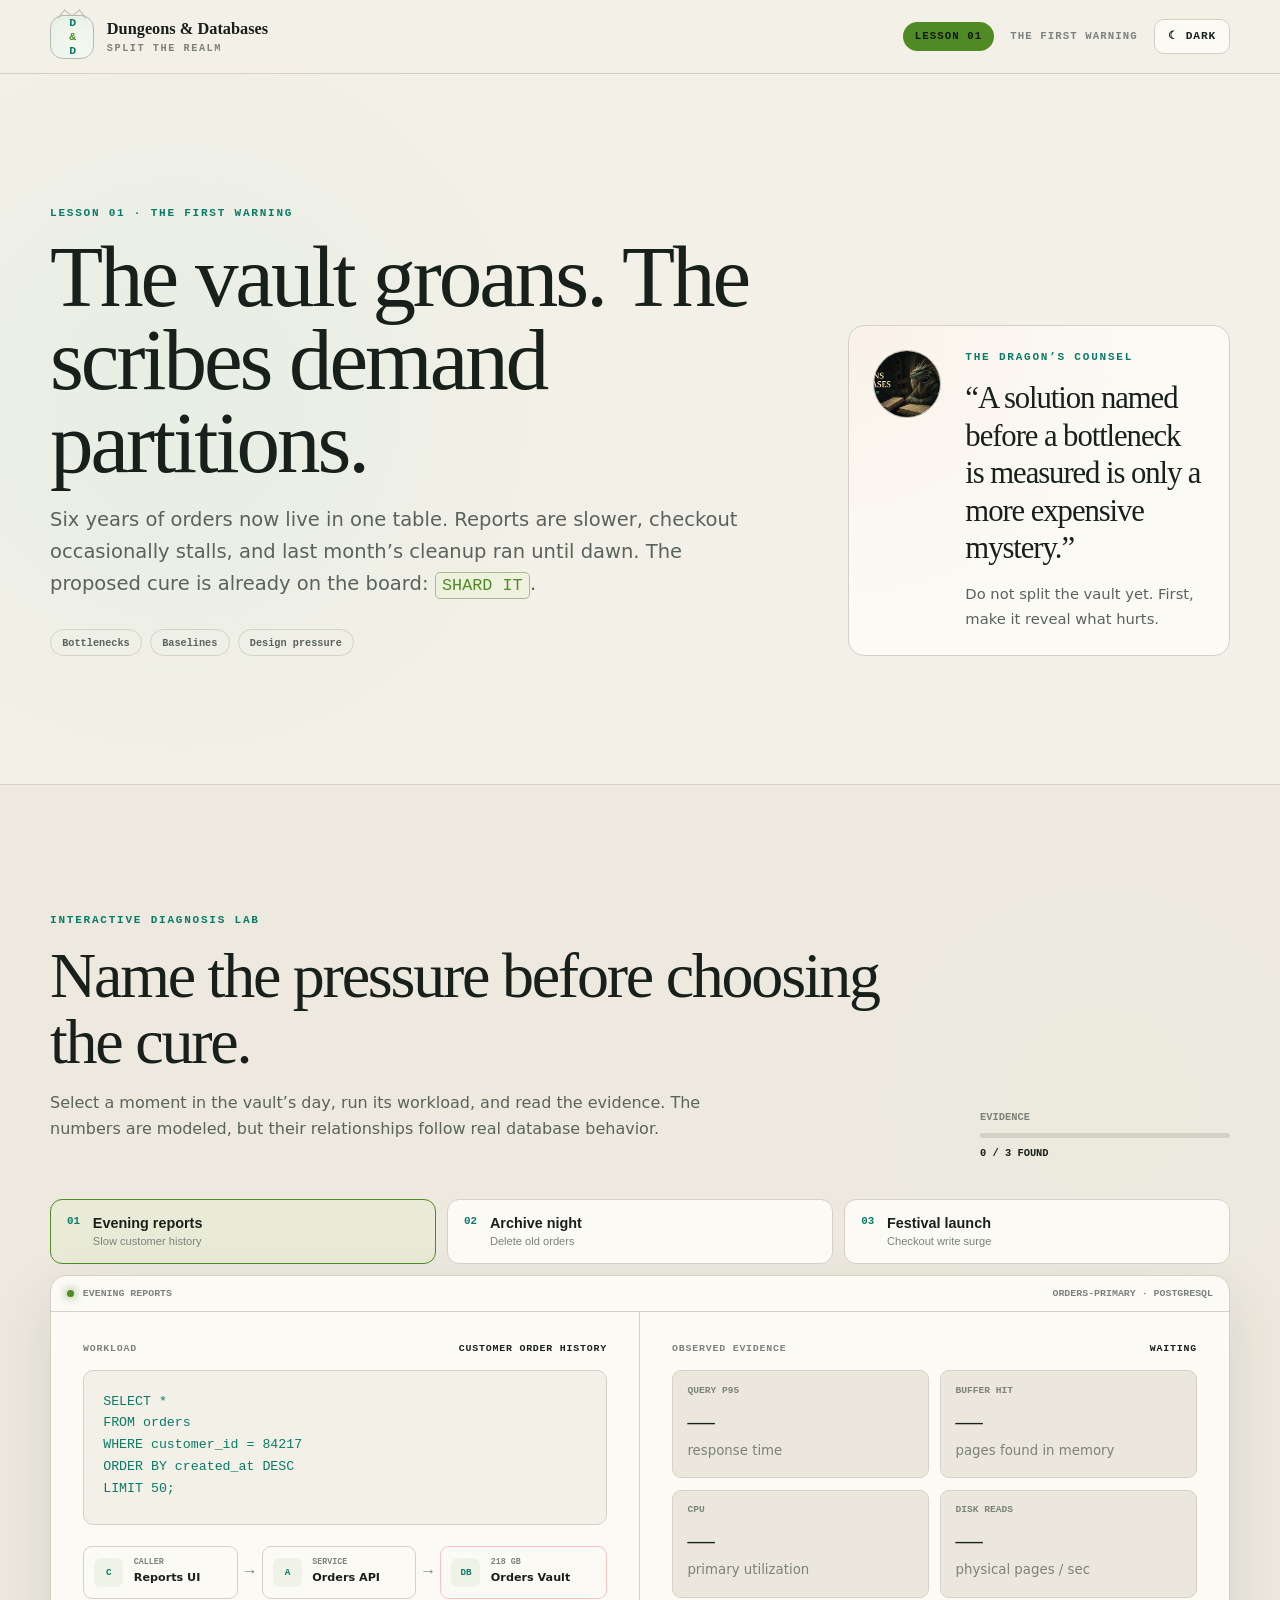
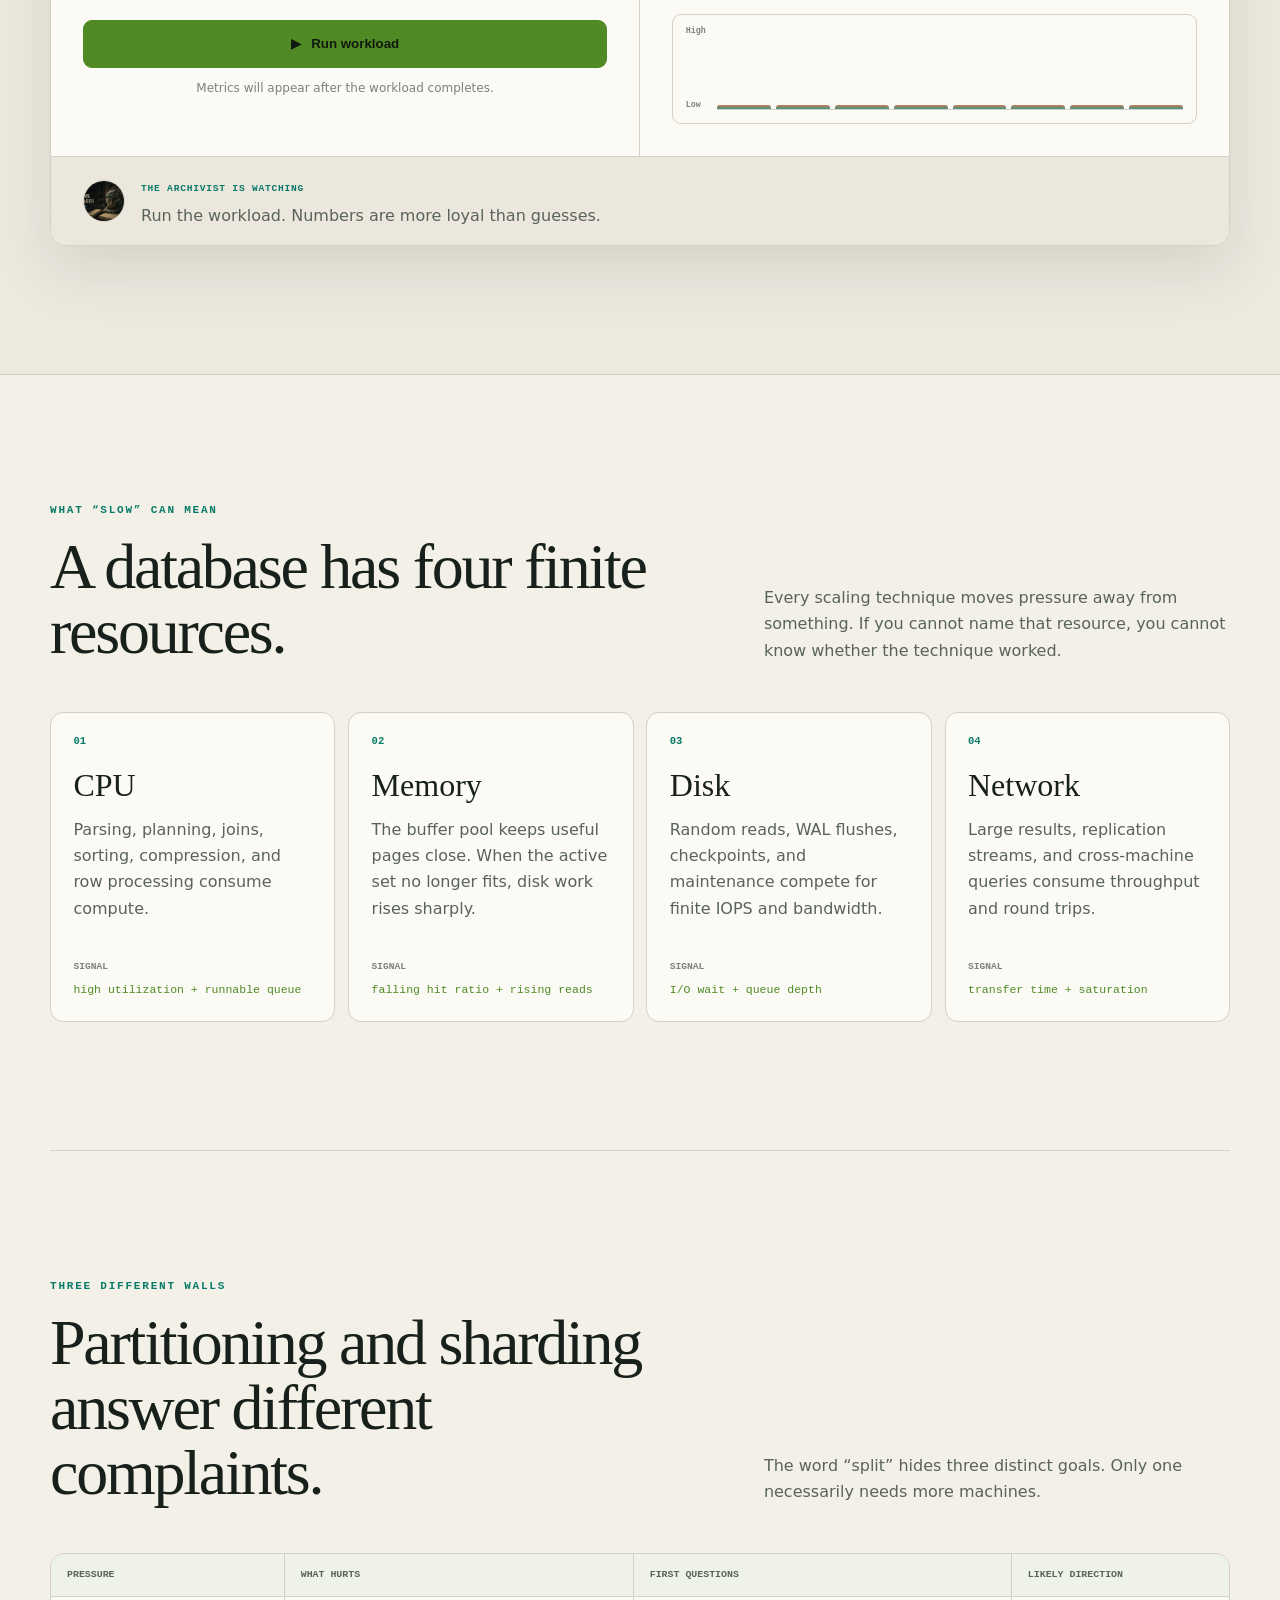
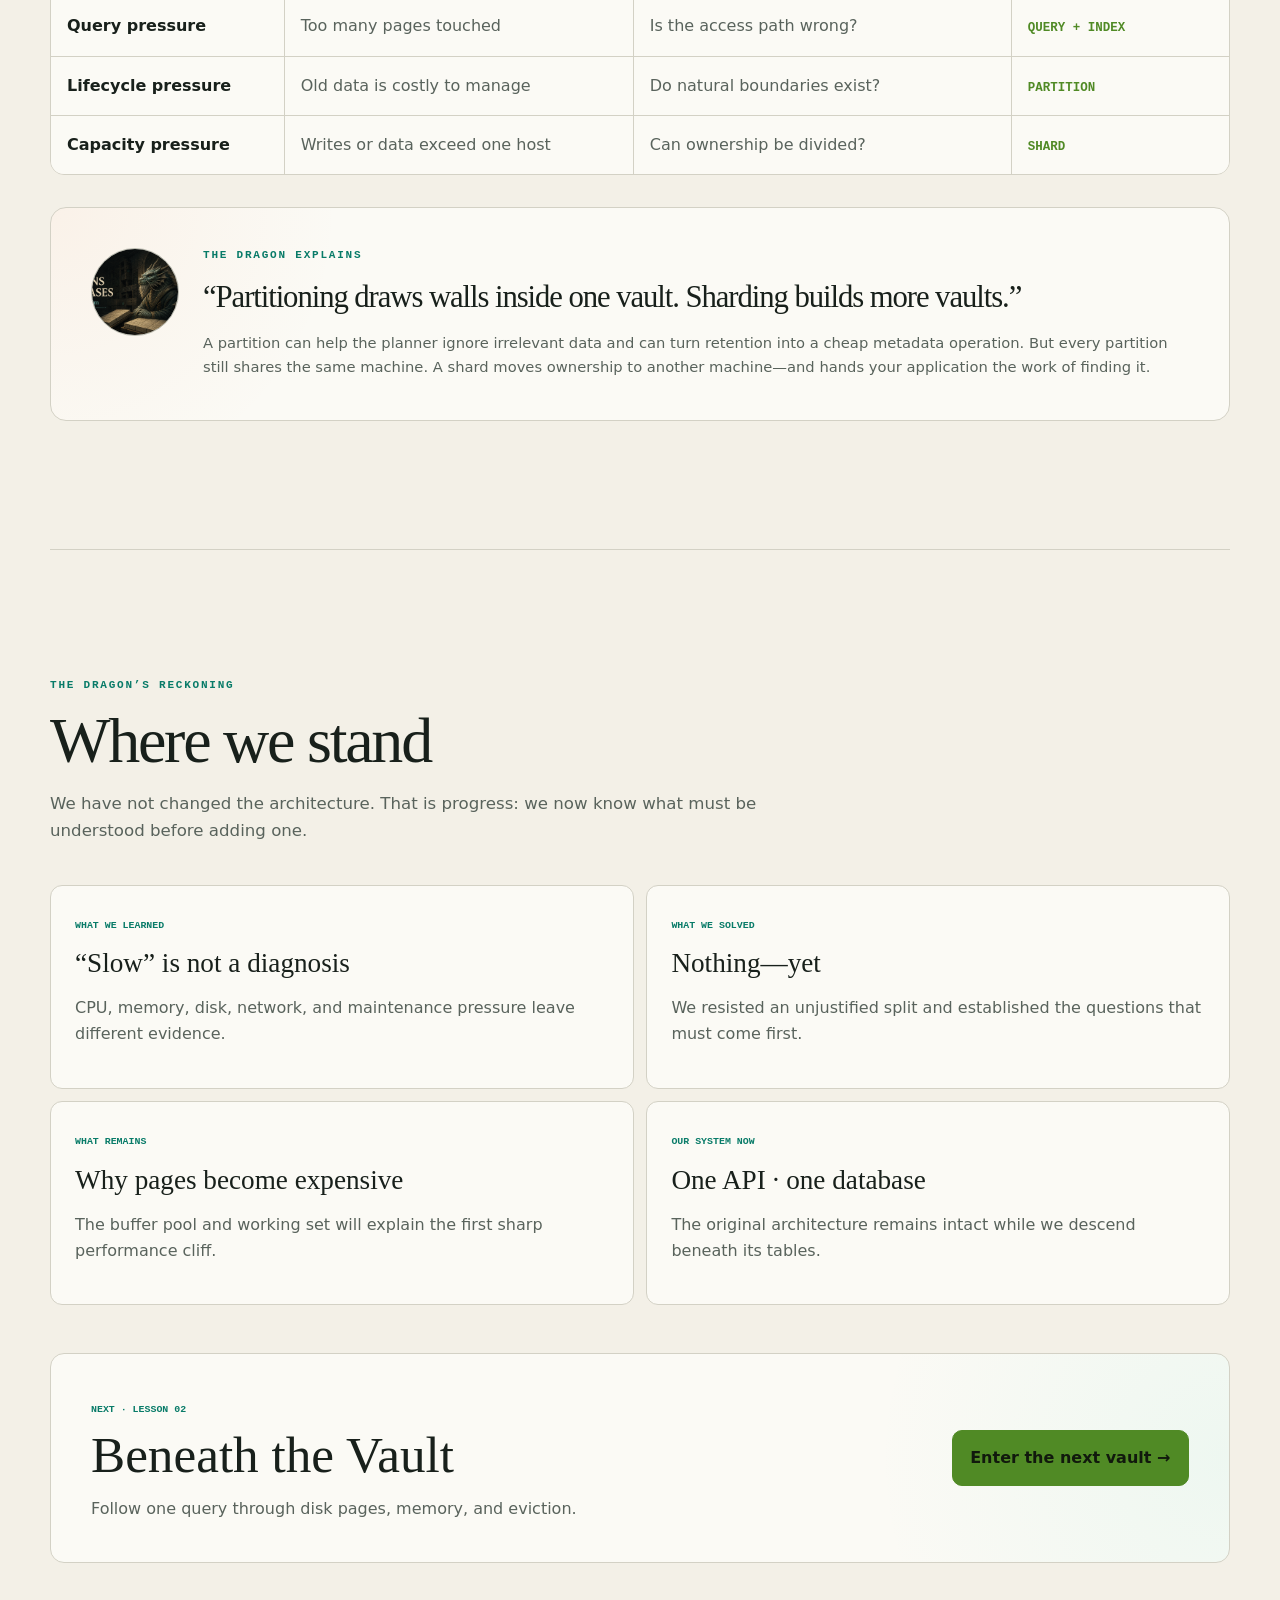
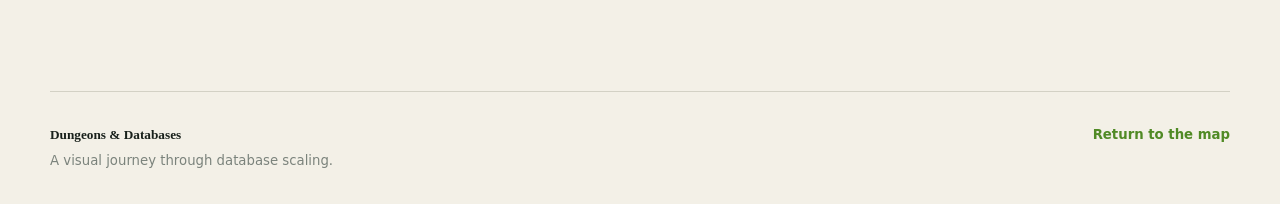
==== commit 6df4fdc2: "Add Beneath the Vault buffer pool lesson" ====
--- a/lessons/lesson-01-the-groaning-vault/index.html
+++ b/lessons/lesson-01-the-groaning-vault/index.html
@@ -12,11 +12,9 @@
     <meta property="og:title" content="The Groaning Vault · Dungeons &amp; Databases" />
     <meta property="og:description" content="Diagnose a struggling database before deciding to partition or shard it." />
     <meta property="og:url" content="https://shahbaaz12.github.io/dungeons-and-databases/lessons/lesson-01-the-groaning-vault/" />
-    <meta property="og:image" content="https://shahbaaz12.github.io/dungeons-and-databases/public/og.png" />
-    <meta name="twitter:card" content="summary_large_image" />
+    <meta name="twitter:card" content="summary" />
     <meta name="twitter:title" content="The Groaning Vault · Dungeons &amp; Databases" />
     <meta name="twitter:description" content="Diagnose a struggling database before deciding to partition or shard it." />
-    <meta name="twitter:image" content="https://shahbaaz12.github.io/dungeons-and-databases/public/og.png" />
     <title>Lesson 01 · The Groaning Vault · Dungeons &amp; Databases</title>
     <link rel="stylesheet" href="../../styles.css" />
     <link rel="stylesheet" href="./lesson.css" />
@@ -245,8 +243,7 @@
             <h3>Beneath the Vault</h3>
             <p>Follow one query through disk pages, memory, and eviction.</p>
           </div>
-          <button type="button" disabled aria-describedby="next-note">The next gate opens soon</button>
-          <small id="next-note">Lesson 02 will be added after this foundation is approved.</small>
+          <a class="button button-primary" href="../lesson-02-beneath-the-vault/">Enter the next vault →</a>
         </div>
       </section>
     </main>
--- a/lessons/lesson-01-the-groaning-vault/lesson.css
+++ b/lessons/lesson-01-the-groaning-vault/lesson.css
@@ -309,6 +309,7 @@
 .next-gate h3 { margin: 0.5rem 0 0; font: 500 clamp(2rem, 4vw, 3.4rem)/1 var(--serif); }
 .next-gate p { margin-bottom: 0; color: var(--muted); }
 .next-gate button { min-height: 46px; padding: 0.8rem 1rem; border: 1px solid var(--line); border-radius: 8px; background: var(--bg-soft); color: var(--faint); font-weight: 800; }
+.next-gate > a { white-space: nowrap; }
 .next-gate small { grid-column: 2; color: var(--faint); text-align: center; }
 .site-footer a { color: var(--moss); font-weight: 800; text-decoration: none; }
 
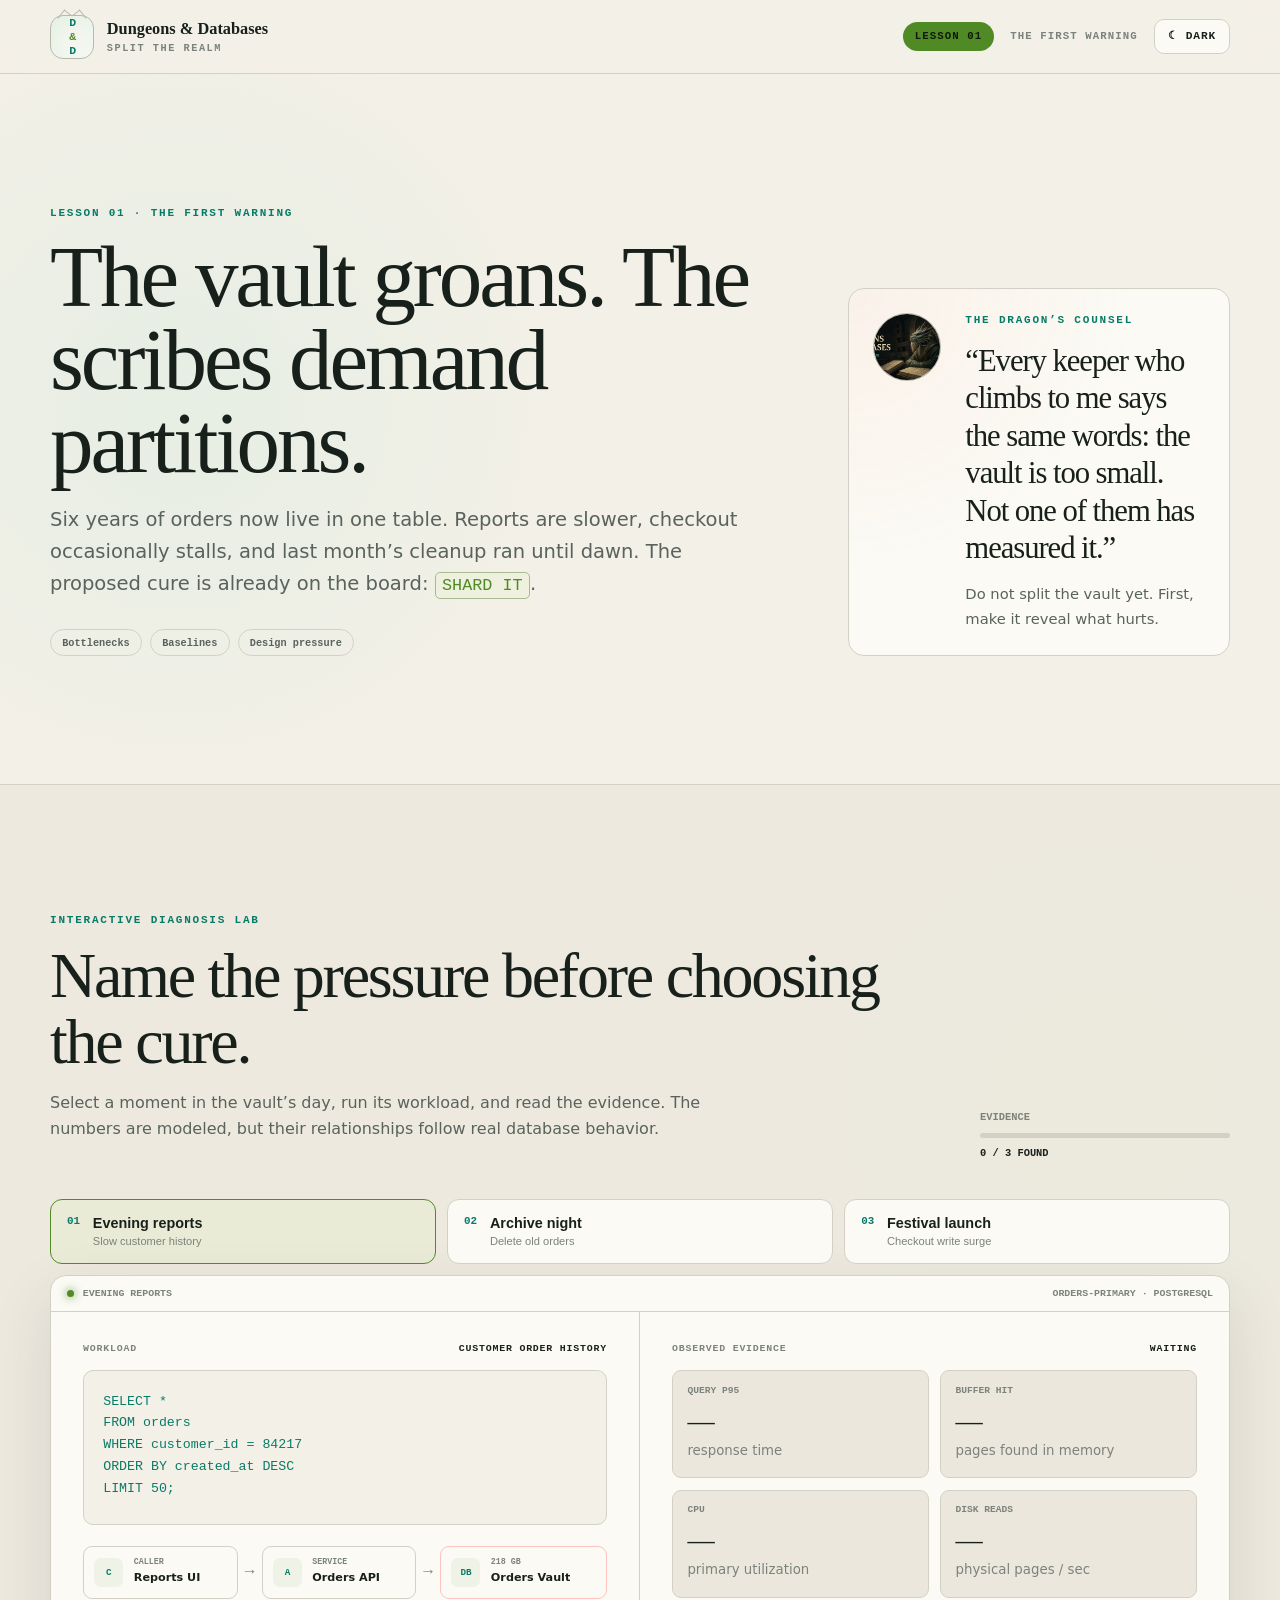
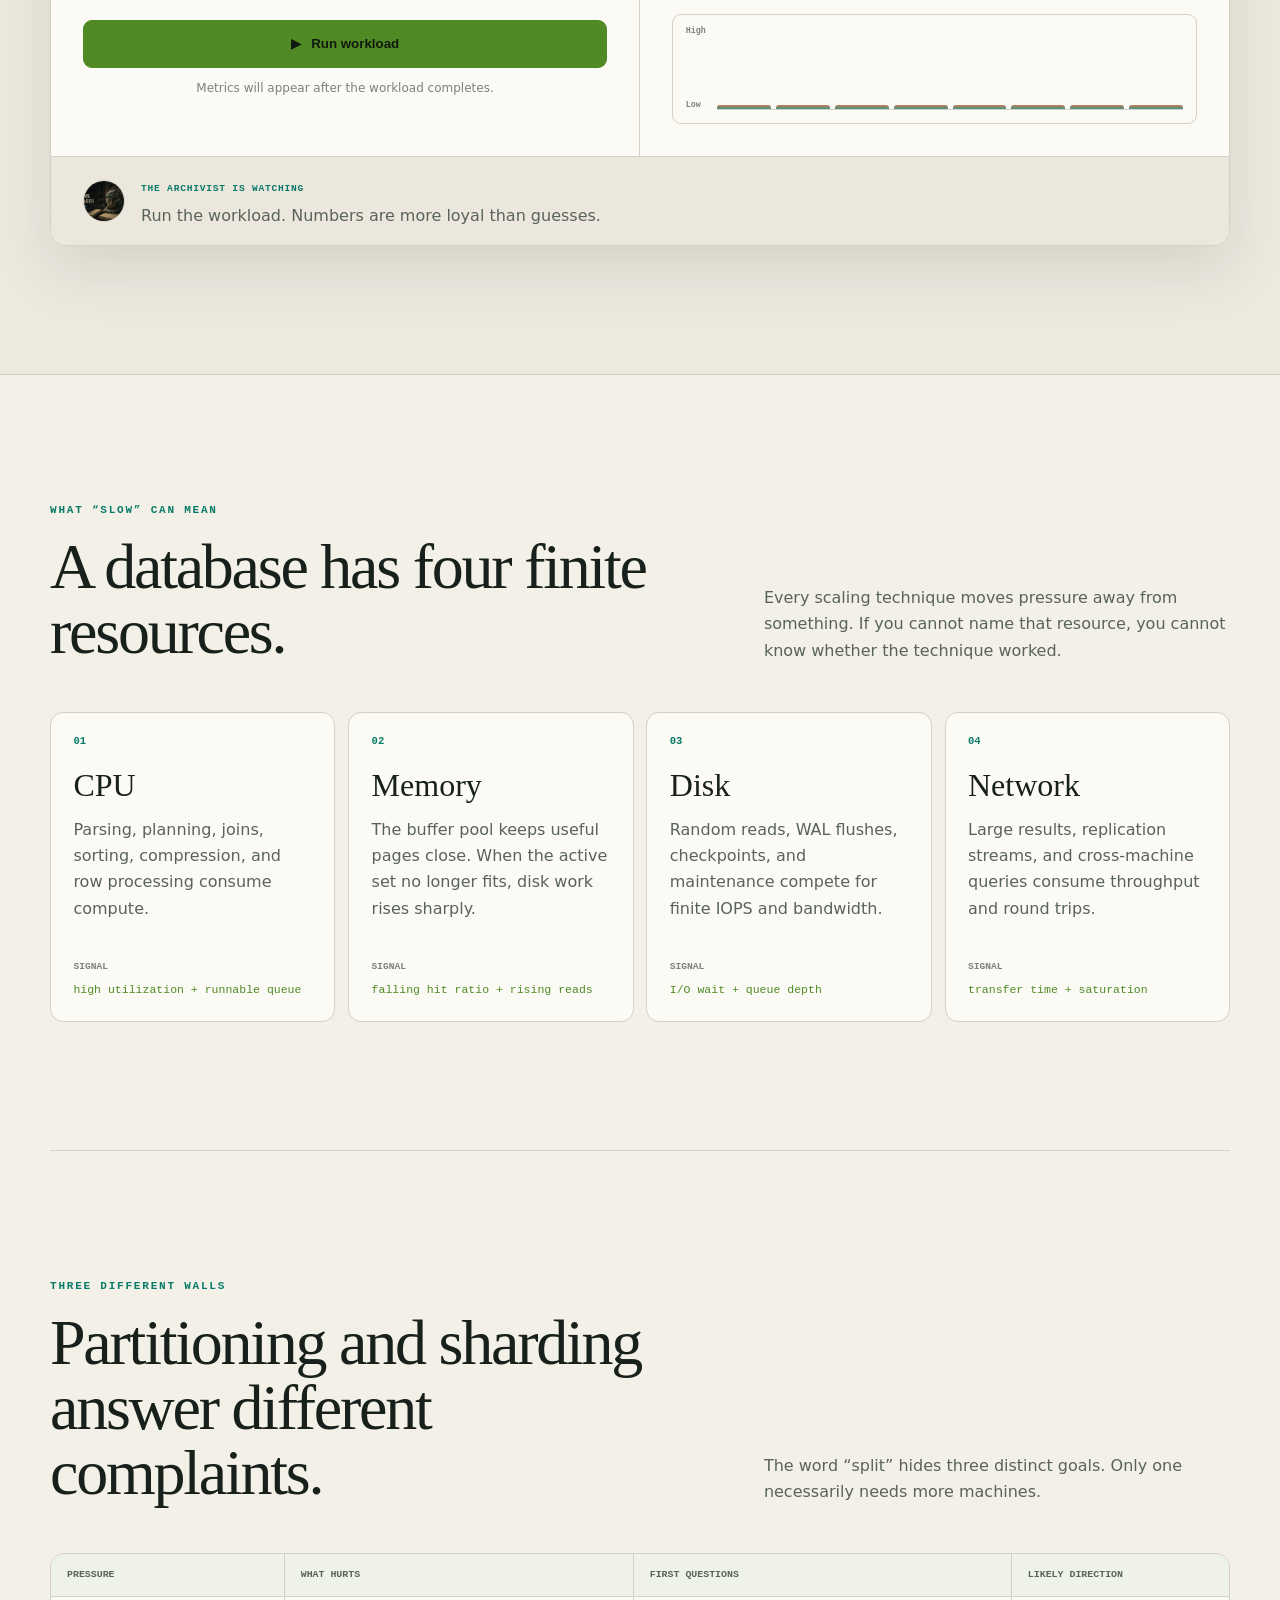
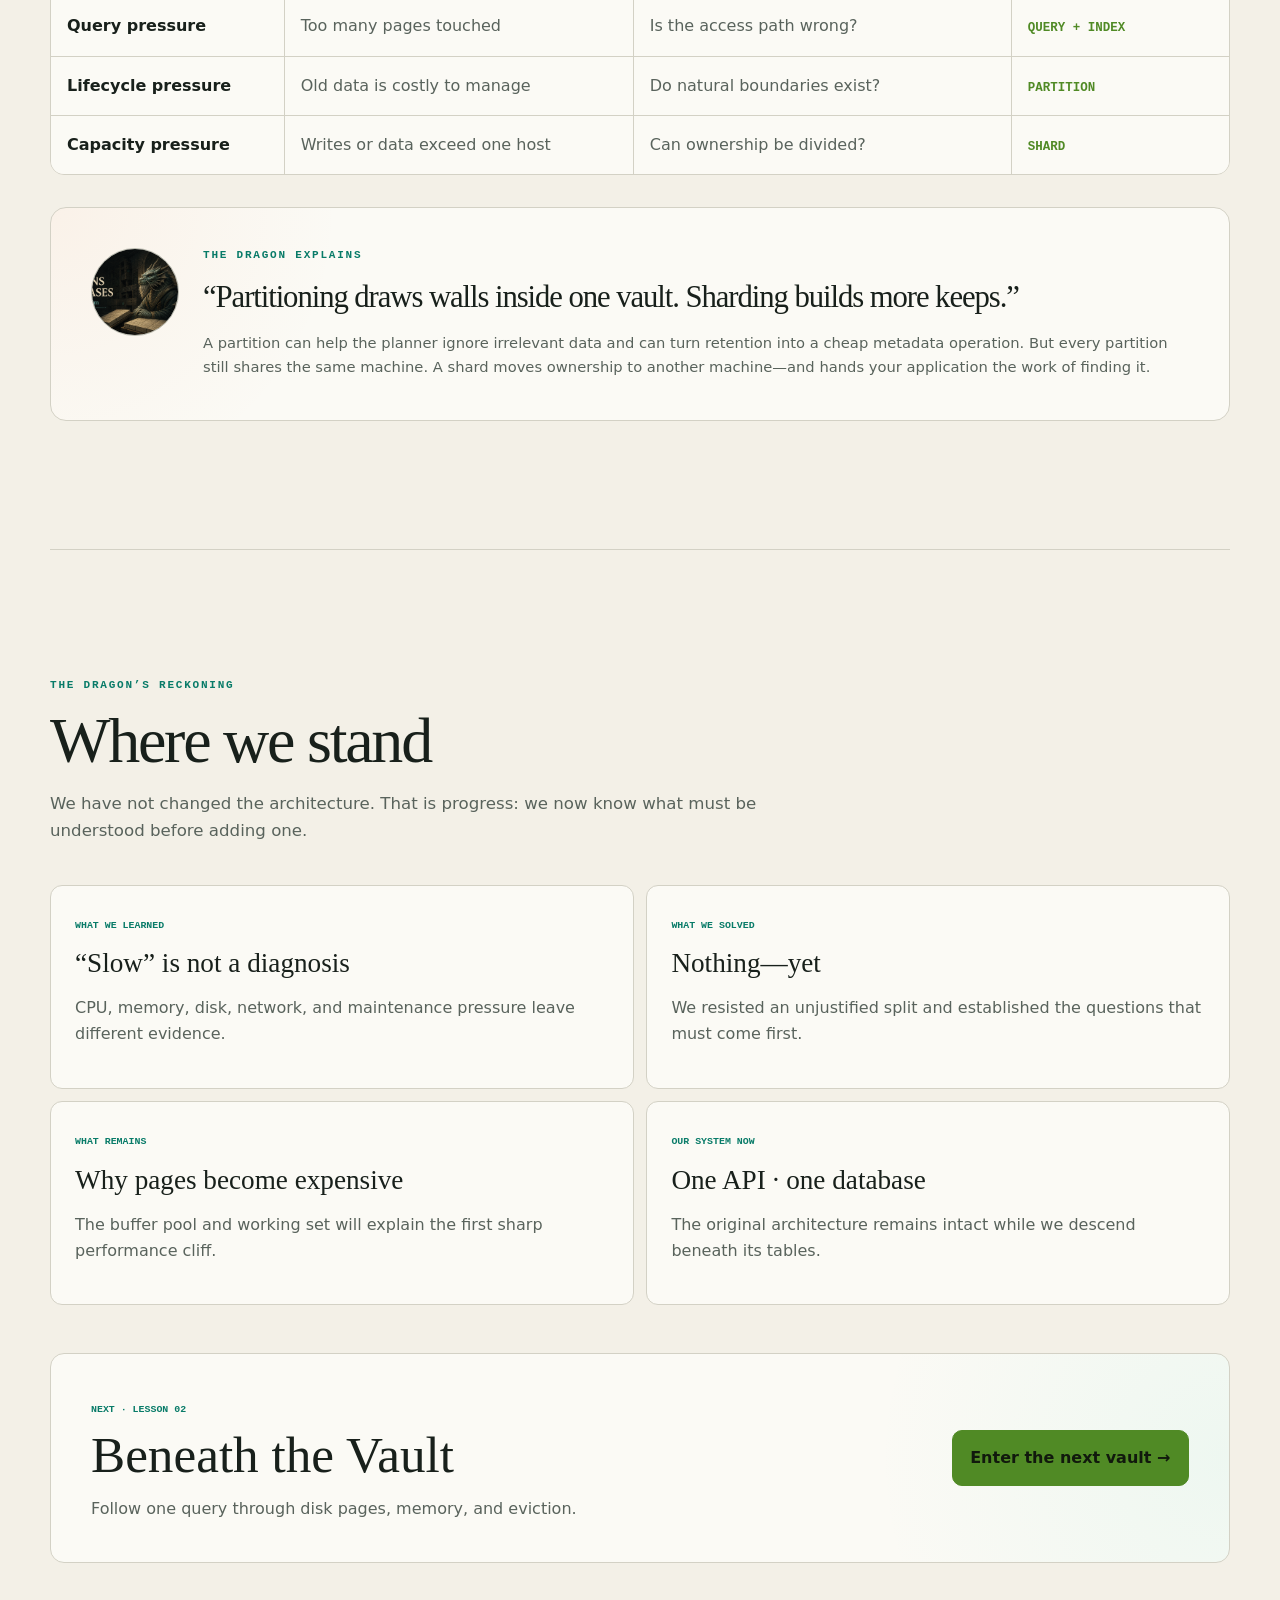
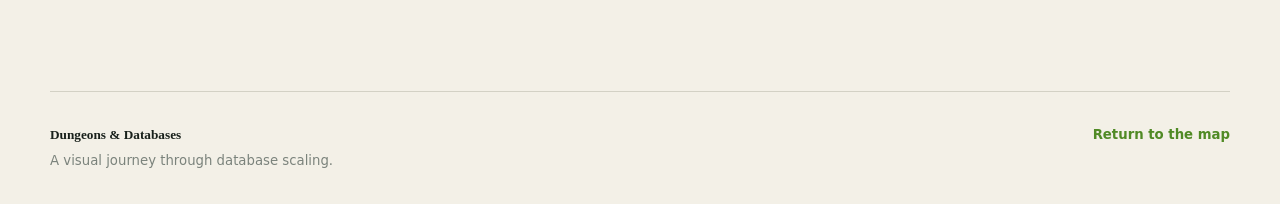
==== commit df0a92e8: "Rename the dragon lessons and refresh navigation" ====
--- a/lessons/lesson-01-the-groaning-vault/index.html
+++ b/lessons/lesson-01-the-groaning-vault/index.html
@@ -63,7 +63,7 @@
           <div>
             <p class="eyebrow">The Dragon’s Counsel</p>
             <blockquote id="opening-counsel">
-              “A solution named before a bottleneck is measured is only a more expensive mystery.”
+              “Every keeper who climbs to me says the same words: the vault is too small. Not one of them has measured it.”
             </blockquote>
             <p>Do not split the vault yet. First, make it reveal what hurts.</p>
           </div>
@@ -210,7 +210,7 @@
           <div class="dragon-counsel-avatar" aria-hidden="true"><img src="../../public/og.png" alt="" /></div>
           <div>
             <p class="eyebrow">The Dragon Explains</p>
-            <blockquote id="middle-counsel">“Partitioning draws walls inside one vault. Sharding builds more vaults.”</blockquote>
+            <blockquote id="middle-counsel">“Partitioning draws walls inside one vault. Sharding builds more keeps.”</blockquote>
             <p>
               A partition can help the planner ignore irrelevant data and can turn retention into a cheap
               metadata operation. But every partition still shares the same machine. A shard moves ownership
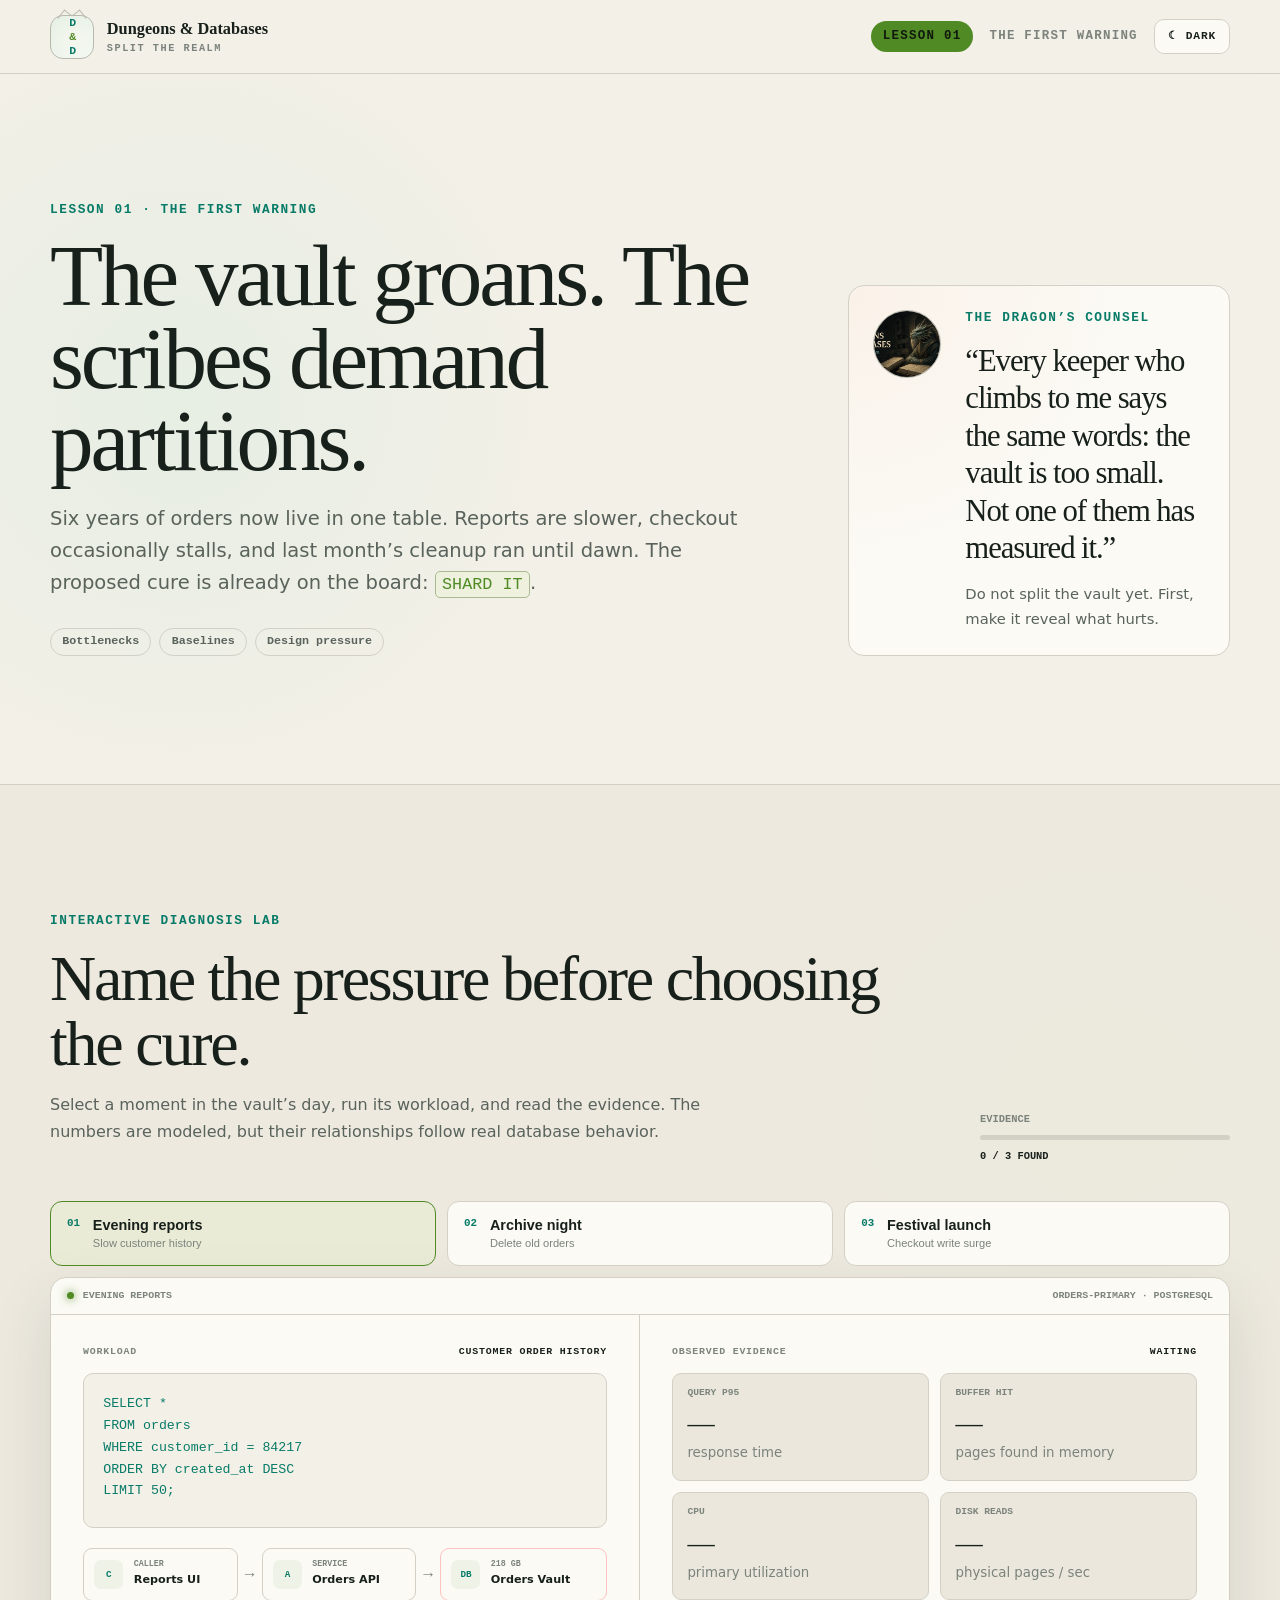
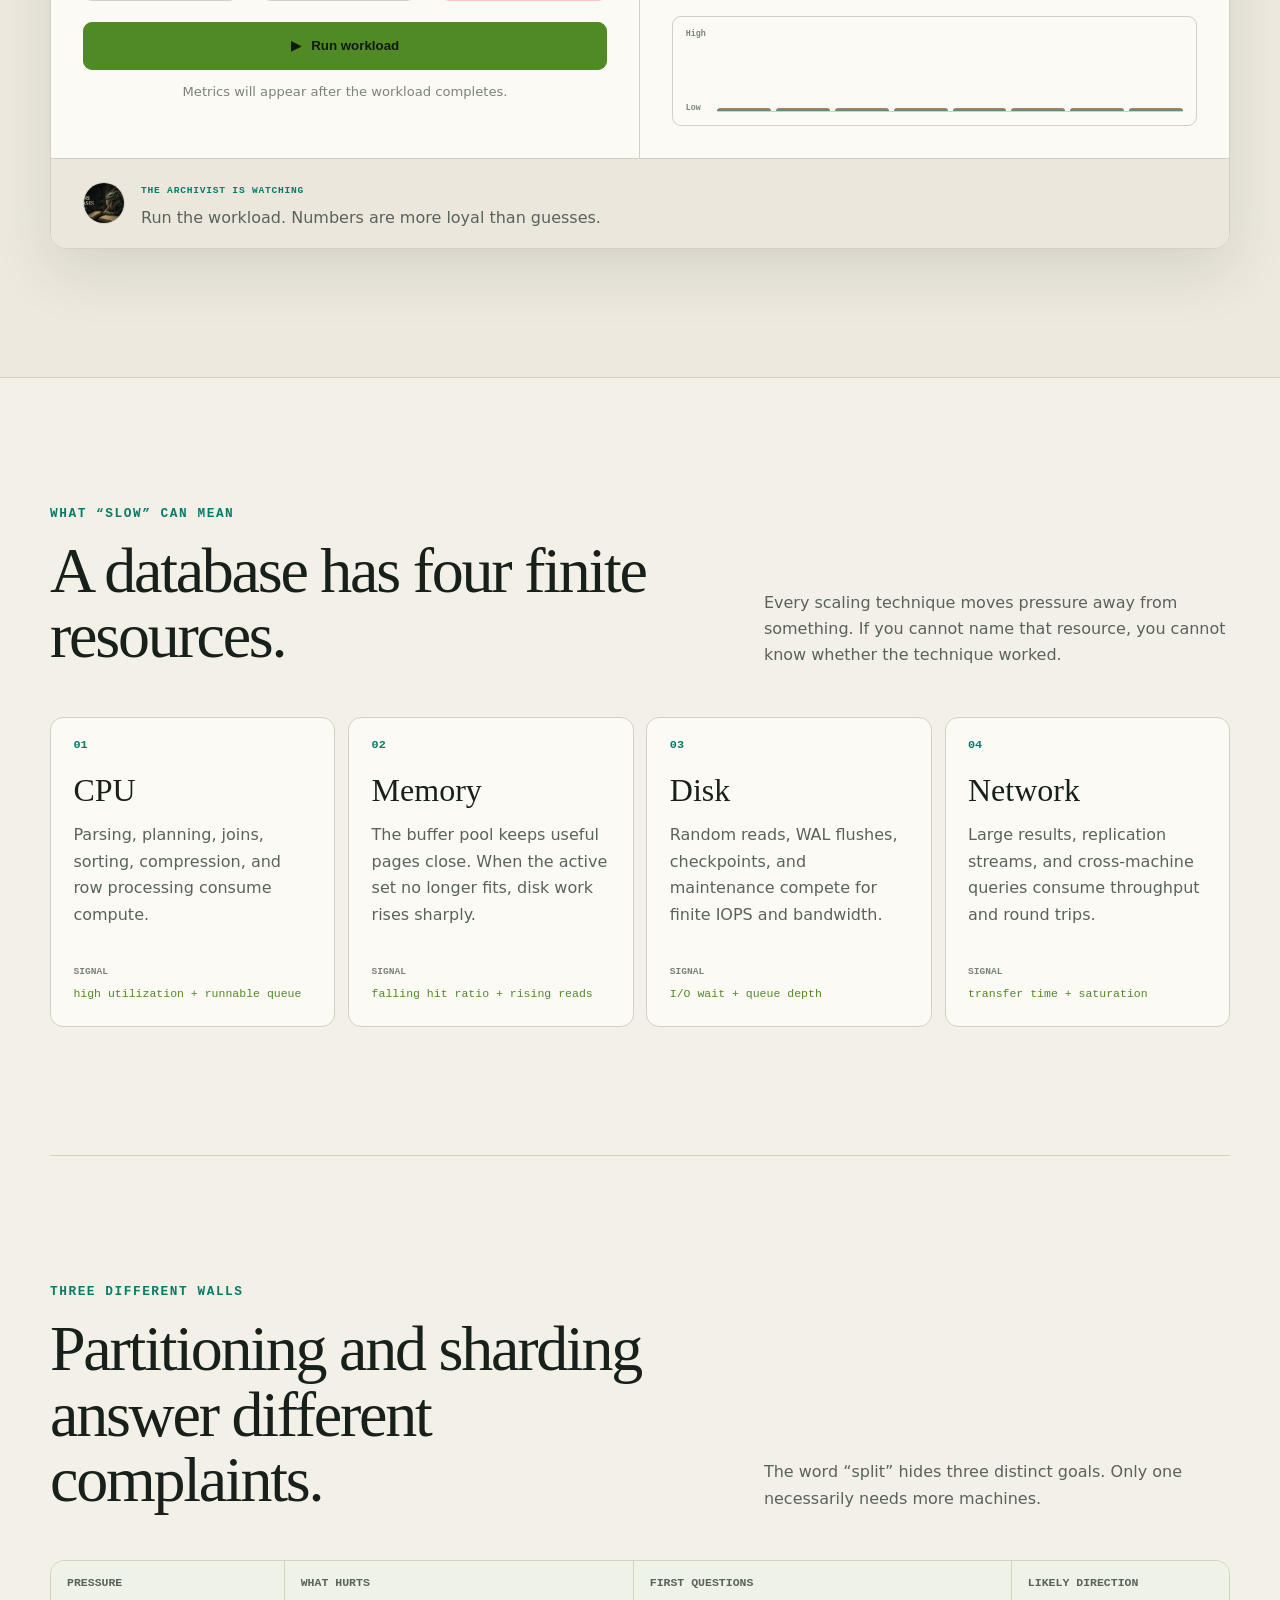
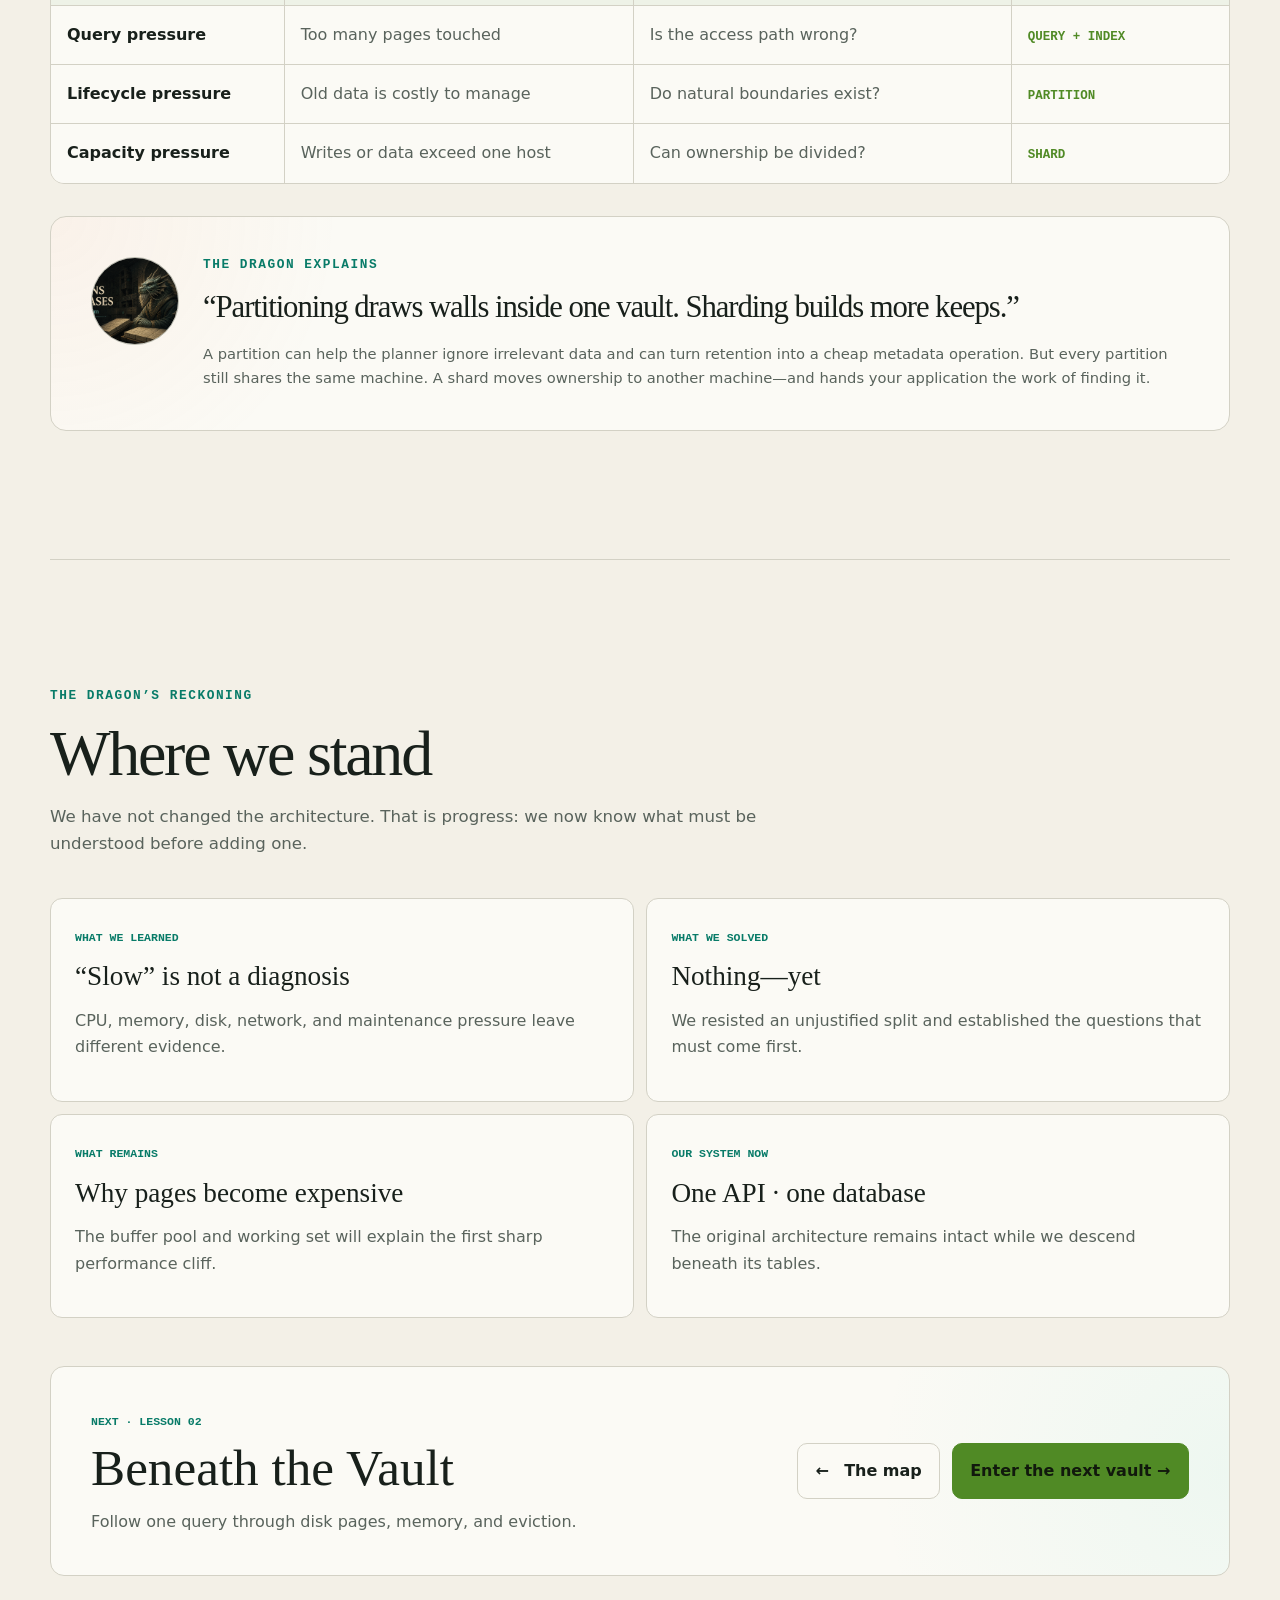
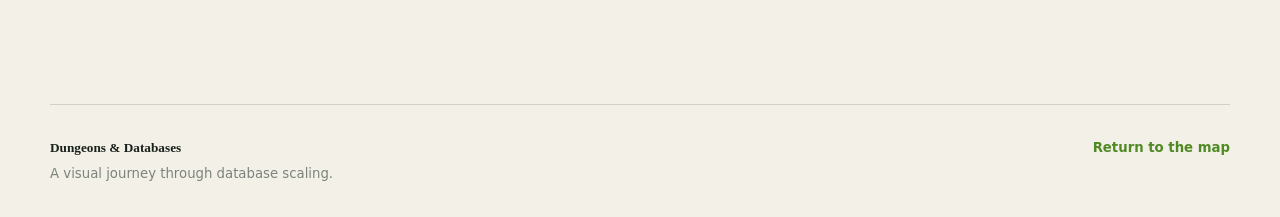
==== commit 2384f1b8: "Add site-wide lesson navigation polish" ====
--- a/lessons/lesson-01-the-groaning-vault/index.html
+++ b/lessons/lesson-01-the-groaning-vault/index.html
@@ -243,7 +243,7 @@
             <h3>Beneath the Vault</h3>
             <p>Follow one query through disk pages, memory, and eviction.</p>
           </div>
-          <a class="button button-primary" href="../lesson-02-beneath-the-vault/">Enter the next vault →</a>
+          <div class="gate-actions"><a class="button button-secondary" href="../../index.html"><b aria-hidden="true">←</b> The map</a><a class="button button-primary" href="../lesson-02-beneath-the-vault/">Enter the next vault →</a></div>
         </div>
       </section>
     </main>
--- a/styles.css
+++ b/styles.css
@@ -225,8 +225,8 @@
 .eyebrow {
   margin: 0 0 1rem;
   color: var(--jade);
-  font: 800 0.69rem/1.3 var(--mono);
-  letter-spacing: 0.16em;
+  font: 800 0.8rem/1.3 var(--mono);
+  letter-spacing: 0.12em;
   text-transform: uppercase;
 }
 
--- a/lessons/lesson-01-the-groaning-vault/lesson.css
+++ b/lessons/lesson-01-the-groaning-vault/lesson.css
@@ -1,6 +1,6 @@
 .lesson-header-name,
 .lesson-badge {
-  font: 800 0.67rem/1 var(--mono);
+  font: 800 0.78rem/1 var(--mono);
   letter-spacing: 0.1em;
   text-transform: uppercase;
 }
@@ -59,7 +59,7 @@
   border: 1px solid var(--line);
   border-radius: 999px;
   color: var(--muted);
-  font: 700 0.64rem/1 var(--mono);
+  font: 700 0.73rem/1 var(--mono);
 }
 
 .dragon-counsel {
@@ -231,7 +231,7 @@
 
 .run-button:hover:not(:disabled) { background: var(--moss-dark); border-color: var(--moss-dark); transform: translateY(-1px); }
 .run-button:disabled { cursor: wait; opacity: 0.7; }
-.run-note { min-height: 1.4em; margin: 0.7rem 0 0; color: var(--faint); font-size: 0.75rem; text-align: center; }
+.run-note { min-height: 1.4em; margin: 0.7rem 0 0; color: var(--faint); font-size: 0.82rem; text-align: center; }
 
 .metrics-grid { display: grid; grid-template-columns: 1fr 1fr; gap: 0.7rem; }
 .metric-card { display: grid; min-height: 108px; padding: 0.9rem; border: 1px solid var(--line); border-radius: 9px; background: var(--bg-soft); }
@@ -277,7 +277,7 @@
 .reckoning { padding-block: clamp(5rem, 10vw, 9rem); }
 .resource-grid { display: grid; grid-template-columns: repeat(4, 1fr); gap: 0.8rem; }
 .resource-grid article { display: flex; flex-direction: column; min-height: 310px; padding: 1.4rem; border: 1px solid var(--line); border-radius: 13px; background: var(--panel); }
-.resource-grid article > span { color: var(--jade); font: 700 0.66rem/1 var(--mono); }
+.resource-grid article > span { color: var(--jade); font: 700 0.74rem/1 var(--mono); }
 .resource-grid h3 { margin: 1.4rem 0 0; font: 500 2rem/1 var(--serif); }
 .resource-grid p { color: var(--muted); }
 .resource-grid article > strong { margin-top: auto; color: var(--faint); font: 700 0.6rem/1 var(--mono); text-transform: uppercase; }
@@ -289,7 +289,7 @@
 .comparison-row + .comparison-row { border-top: 1px solid var(--line); }
 .comparison-row > * { padding: 1rem; }
 .comparison-row > * + * { border-left: 1px solid var(--line); }
-.comparison-head { background: var(--panel-strong); color: var(--faint); font: 700 0.62rem/1 var(--mono); text-transform: uppercase; }
+.comparison-head { background: var(--panel-strong); color: var(--faint); font: 700 0.72rem/1 var(--mono); text-transform: uppercase; }
 .comparison-row:not(.comparison-head) { background: var(--panel); }
 .comparison-row span { color: var(--muted); }
 .comparison-row i { color: var(--moss); font: 800 0.78rem/1 var(--mono); font-style: normal; text-transform: uppercase; }
@@ -300,12 +300,12 @@
 .reckoning-intro > p:last-child { color: var(--muted); font-size: 1.04rem; }
 .standing-grid { display: grid; grid-template-columns: 1fr 1fr; gap: 0.8rem; margin-top: 2.5rem; }
 .standing-grid article { min-height: 190px; padding: 1.5rem; border: 1px solid var(--line); border-radius: 12px; background: var(--panel); }
-.standing-grid span { color: var(--jade); font: 700 0.62rem/1 var(--mono); text-transform: uppercase; }
+.standing-grid span { color: var(--jade); font: 700 0.72rem/1 var(--mono); text-transform: uppercase; }
 .standing-grid strong { display: block; margin-top: 0.8rem; font: 500 1.7rem/1.1 var(--serif); }
 .standing-grid p { color: var(--muted); }
 
 .next-gate { display: grid; grid-template-columns: 1fr auto; gap: 1rem 2rem; align-items: center; margin-top: 3rem; padding: clamp(1.5rem, 4vw, 2.5rem); border: 1px solid var(--line); border-radius: 14px; background: radial-gradient(circle at 100% 50%, rgb(82 214 189 / 8%), transparent 22rem), var(--panel); }
-.next-gate span { color: var(--jade); font: 700 0.62rem/1 var(--mono); text-transform: uppercase; }
+.next-gate span { color: var(--jade); font: 700 0.72rem/1 var(--mono); text-transform: uppercase; }
 .next-gate h3 { margin: 0.5rem 0 0; font: 500 clamp(2rem, 4vw, 3.4rem)/1 var(--serif); }
 .next-gate p { margin-bottom: 0; color: var(--muted); }
 .next-gate button { min-height: 46px; padding: 0.8rem 1rem; border: 1px solid var(--line); border-radius: 8px; background: var(--bg-soft); color: var(--faint); font-weight: 800; }
@@ -350,3 +350,19 @@
   .scenario-tab { grid-template-columns: auto 1fr; }
   .scenario-tab small { grid-column: 2; justify-self: start; }
 }
+
+.gate-actions {
+  display: flex;
+  flex-wrap: wrap;
+  gap: 0.7rem;
+  align-items: center;
+}
+
+.gate-actions .button-secondary b {
+  margin-right: 0.15rem;
+}
+
+@media (max-width: 720px) {
+  .gate-actions { width: 100%; }
+  .gate-actions .button { flex: 1 1 auto; justify-content: center; text-align: center; }
+}
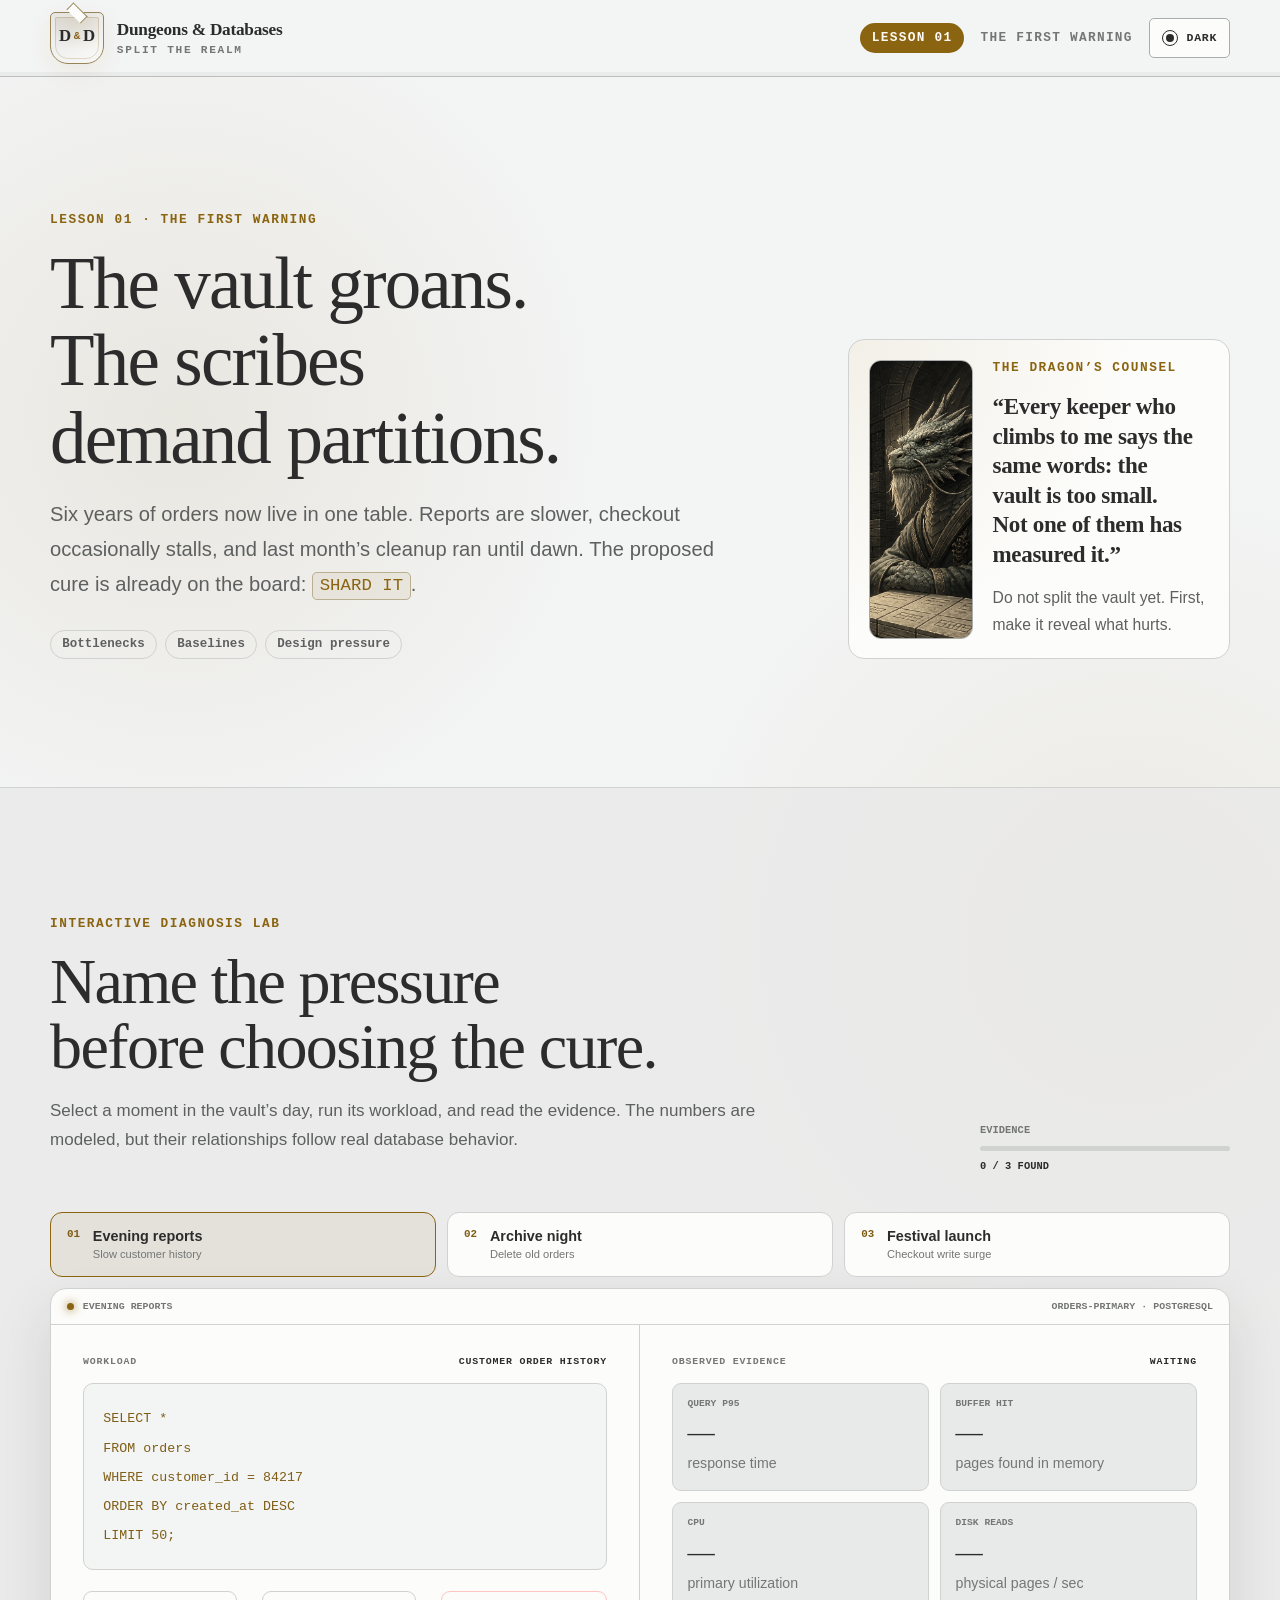
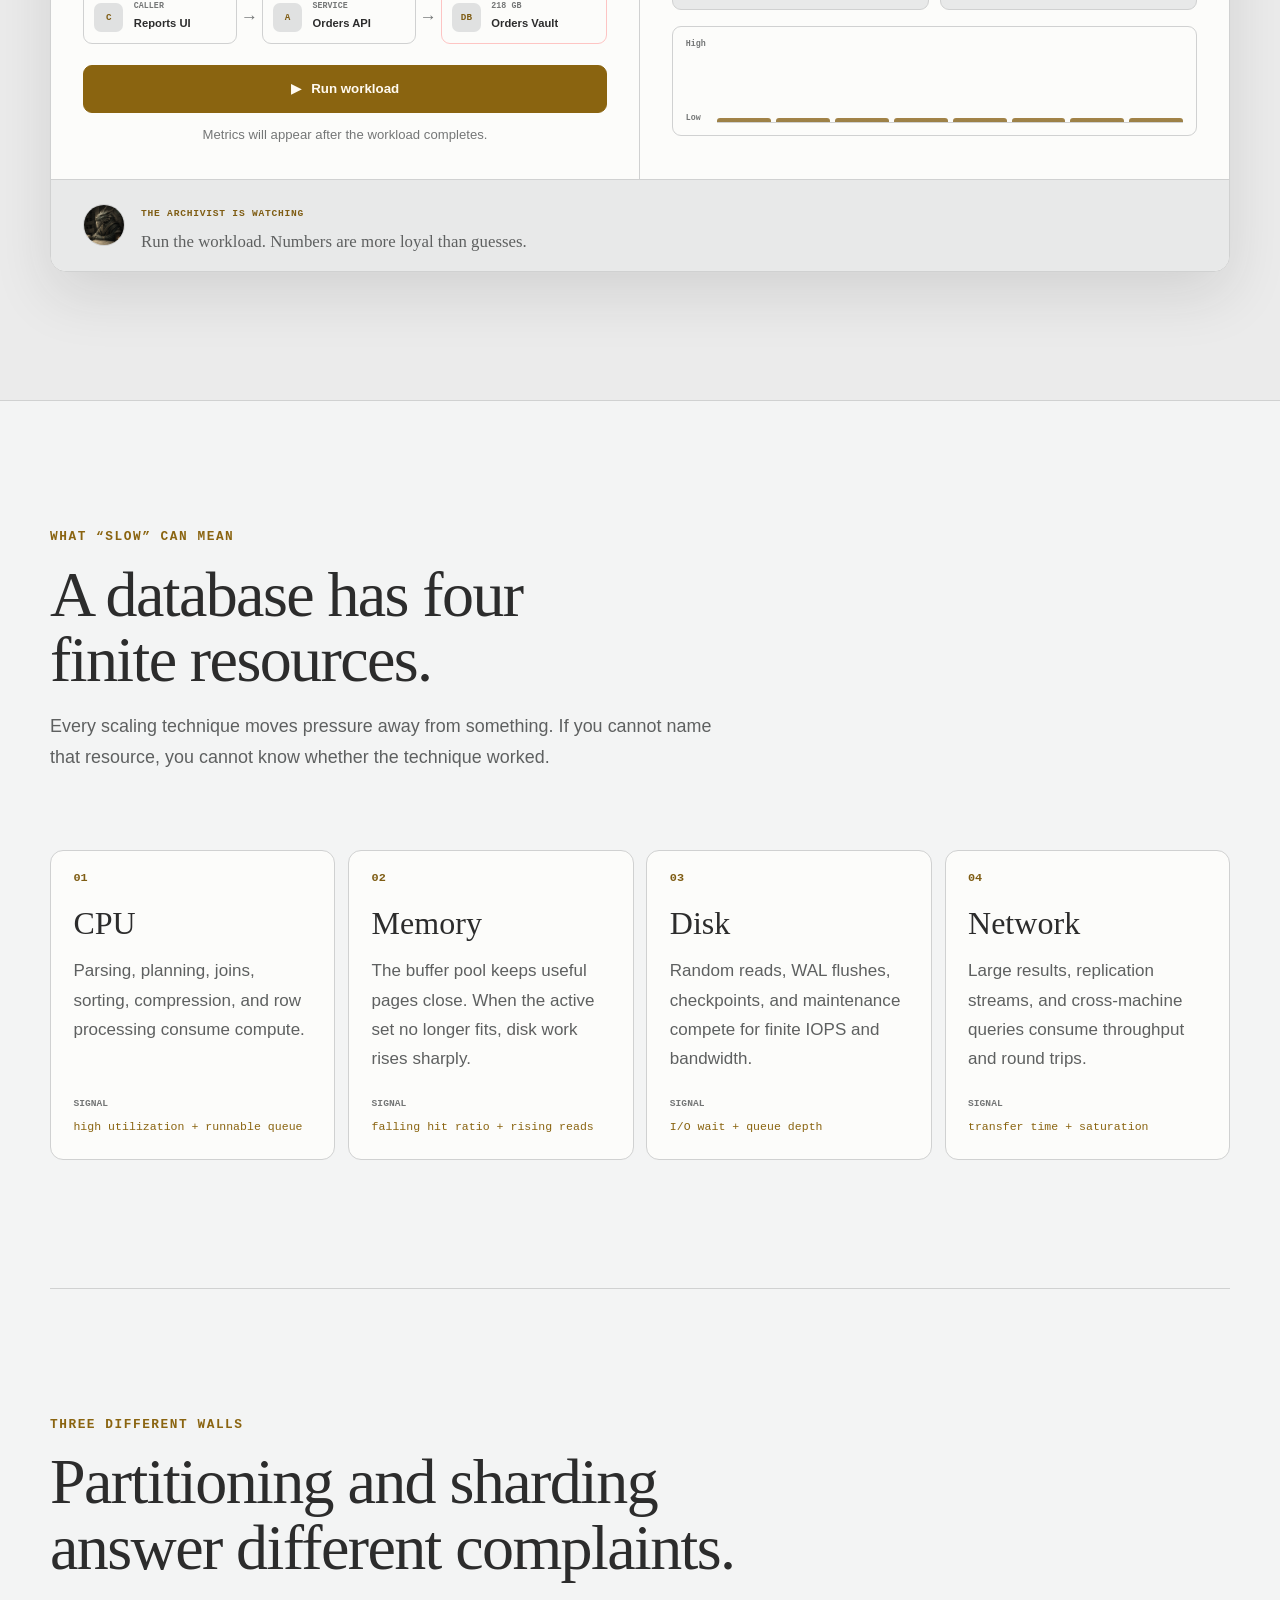
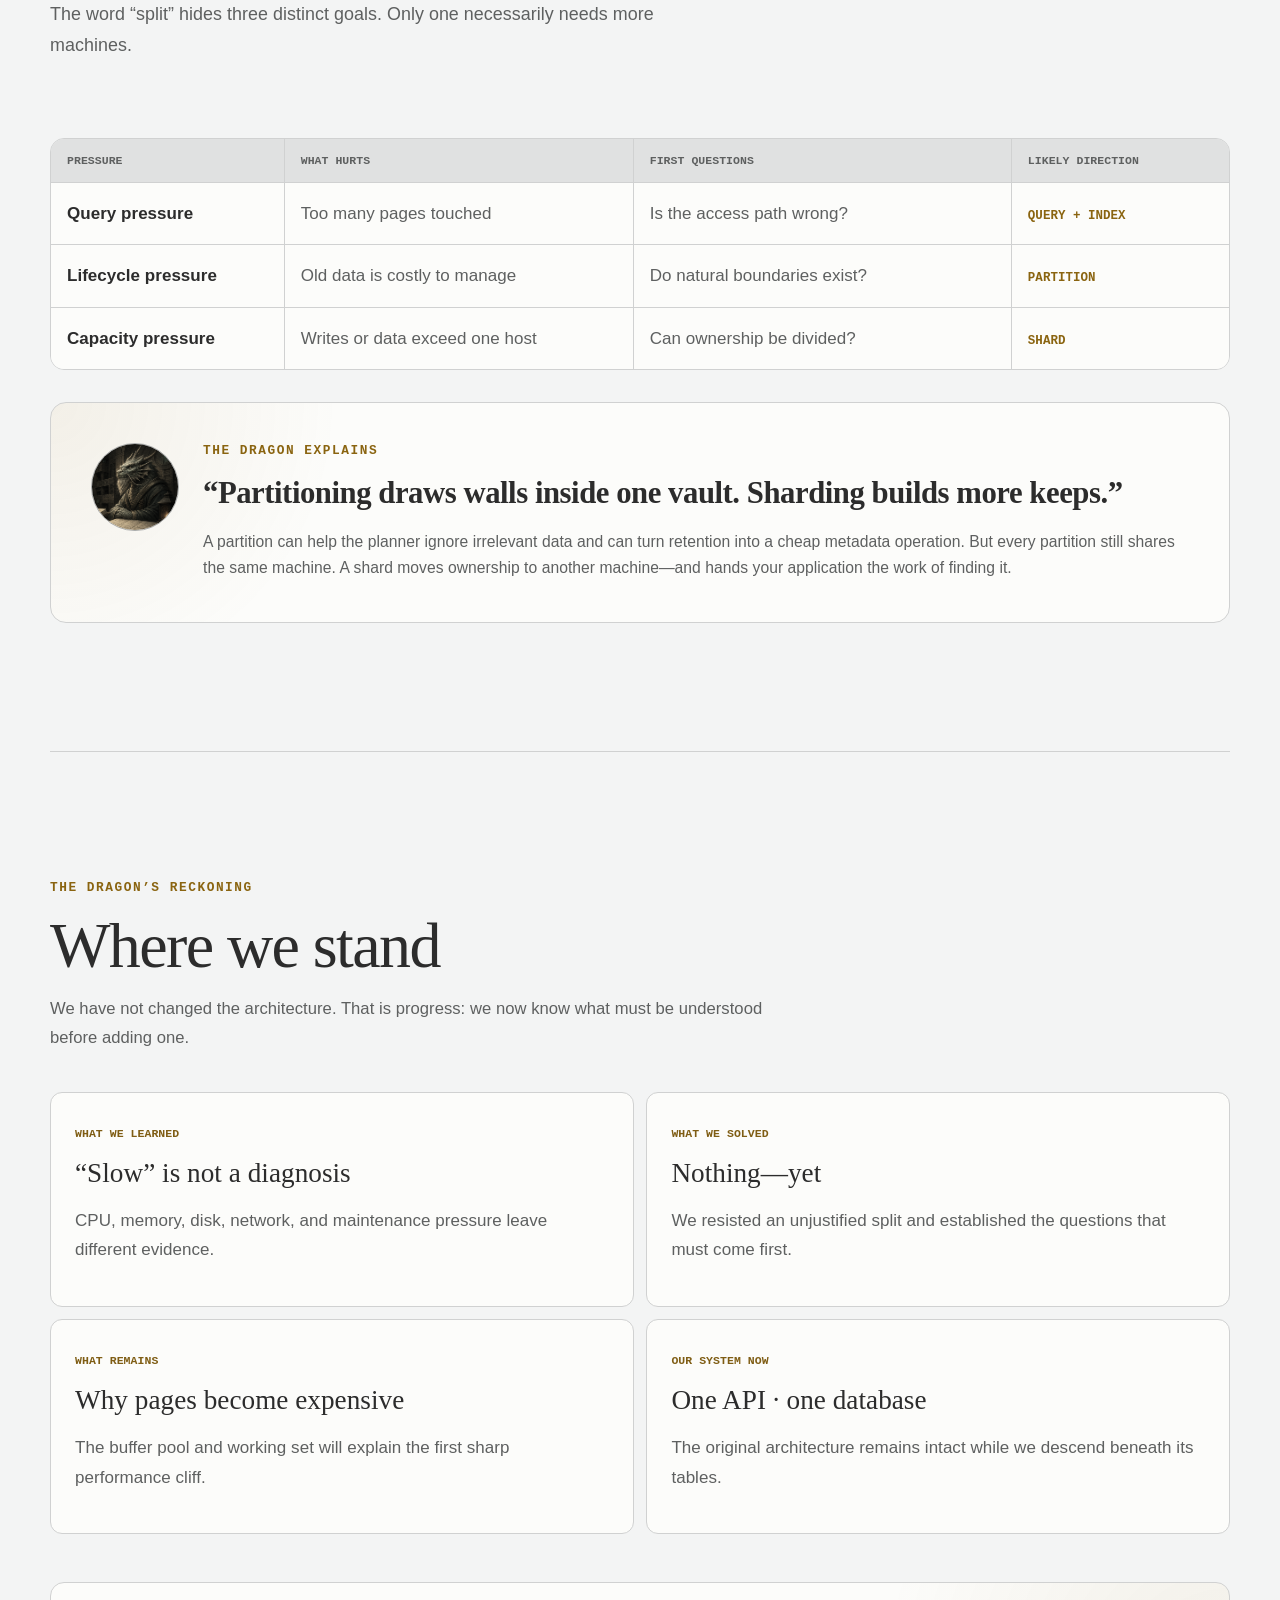
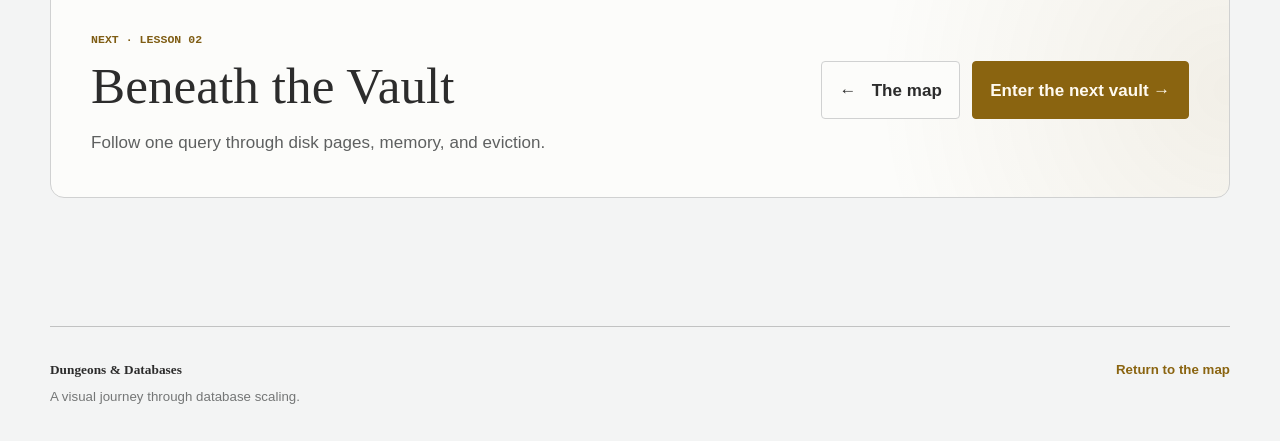
==== commit 4c86a2d1: "Refine medieval themes and lesson visuals" ====
--- a/lessons/lesson-01-the-groaning-vault/index.html
+++ b/lessons/lesson-01-the-groaning-vault/index.html
@@ -7,7 +7,7 @@
       name="description"
       content="Diagnose a struggling database before deciding to partition or shard it."
     />
-    <meta name="theme-color" content="#0b0d0c" />
+    <meta name="theme-color" content="#2c2c2c" />
     <meta property="og:type" content="article" />
     <meta property="og:title" content="The Groaning Vault · Dungeons &amp; Databases" />
     <meta property="og:description" content="Diagnose a struggling database before deciding to partition or shard it." />
@@ -16,9 +16,9 @@
     <meta name="twitter:title" content="The Groaning Vault · Dungeons &amp; Databases" />
     <meta name="twitter:description" content="Diagnose a struggling database before deciding to partition or shard it." />
     <title>Lesson 01 · The Groaning Vault · Dungeons &amp; Databases</title>
-    <link rel="stylesheet" href="../../styles.css" />
-    <link rel="stylesheet" href="./lesson.css" />
-    <script src="../../site.js" defer></script>
+    <link rel="stylesheet" href="../../styles.css?v=20260823m" />
+    <link rel="stylesheet" href="./lesson.css?v=20260823l" />
+    <script src="../../site.js?v=20260823k" defer></script>
     <script src="./lesson.js" defer></script>
   </head>
   <body>
@@ -26,7 +26,7 @@
 
     <header class="site-header lesson-header">
       <a class="brand" href="../../index.html" aria-label="Return to Dungeons and Databases home">
-        <span class="brand-mark" aria-hidden="true">D<span>&amp;</span>D</span>
+        <span class="brand-mark" aria-hidden="true"><b>D</b><span>&amp;</span><b>D</b></span>
         <span class="brand-copy">
           <strong>Dungeons &amp; Databases</strong>
           <small>Split the Realm</small>
@@ -36,10 +36,7 @@
       <div class="header-actions">
         <span class="lesson-badge">Lesson 01</span>
         <span class="lesson-header-name">The first warning</span>
-        <button class="theme-toggle" type="button" data-theme-toggle aria-label="Switch to light theme">
-          <span aria-hidden="true" data-theme-icon>☀</span>
-          <span data-theme-label>Light</span>
-        </button>
+        <button class="theme-toggle" type="button" data-theme-toggle aria-label="Switch to light theme"><span class="theme-toggle-icon" data-theme-icon aria-hidden="true"></span><span data-theme-label>Light</span></button>
       </div>
     </header>
 
@@ -59,7 +56,7 @@
         </div>
 
         <aside class="dragon-counsel compact" aria-labelledby="opening-counsel">
-          <div class="dragon-counsel-avatar" aria-hidden="true"><img src="../../public/og.png" alt="" /></div>
+          <div class="dragon-counsel-avatar" aria-hidden="true"><img src="../../public/og.png" alt="" width="1672" height="941" decoding="async" /></div>
           <div>
             <p class="eyebrow">The Dragon’s Counsel</p>
             <blockquote id="opening-counsel">
@@ -160,7 +157,7 @@
             </div>
 
             <div class="dragon-response" data-dragon-response aria-live="polite">
-              <div class="dragon-response-mark" aria-hidden="true"><img src="../../public/og.png" alt="" /></div>
+              <div class="dragon-response-mark" aria-hidden="true"><img src="../../public/og.png" alt="" width="1672" height="941" loading="lazy" decoding="async" /></div>
               <div>
                 <span>The Archivist is watching</span>
                 <p>Run the workload. Numbers are more loyal than guesses.</p>
@@ -207,7 +204,7 @@
         </div>
 
         <aside class="dragon-counsel" aria-labelledby="middle-counsel">
-          <div class="dragon-counsel-avatar" aria-hidden="true"><img src="../../public/og.png" alt="" /></div>
+          <div class="dragon-counsel-avatar" aria-hidden="true"><img src="../../public/og.png" alt="" width="1672" height="941" loading="lazy" decoding="async" /></div>
           <div>
             <p class="eyebrow">The Dragon Explains</p>
             <blockquote id="middle-counsel">“Partitioning draws walls inside one vault. Sharding builds more keeps.”</blockquote>
--- a/styles.css
+++ b/styles.css
@@ -1,42 +1,55 @@
 :root {
   color-scheme: dark;
-  --bg: #0a0c0b;
-  --bg-soft: #0f1311;
-  --panel: #121815;
-  --panel-strong: #17201b;
-  --line: #28332d;
-  --line-bright: #3d4d45;
-  --text: #f2eee4;
-  --muted: #a9afa9;
-  --faint: #747d77;
-  --moss: #b7f36b;
-  --moss-dark: #88c94a;
-  --jade: #52d6bd;
-  --ember: #ed8e55;
-  --danger: #ff6b6b;
+  --bg: #2c2c2c;
+  --bg-soft: #262626;
+  --panel: #333333;
+  --panel-strong: #3a3a3a;
+  --line: #484848;
+  --line-bright: #626262;
+  --text: #f3f4f4;
+  --muted: #d0d0cc;
+  --faint: #aaa9a4;
+  --accent: #e2c75a;
+  --accent-deep: #b99a2f;
+  --focus: #f0d77a;
+  --moss: var(--accent);
+  --moss-dark: var(--accent-deep);
+  --jade: var(--focus);
+  --gold: var(--accent);
+  --gold-muted: var(--line-bright);
+  --accent-ink: #241f0b;
+  --ember: #cda94b;
+  --danger: #ef6671;
   --shadow: 0 22px 70px rgb(0 0 0 / 34%);
-  --serif: Georgia, 'Times New Roman', serif;
-  --sans: Inter, ui-sans-serif, system-ui, -apple-system, BlinkMacSystemFont, 'Segoe UI', sans-serif;
+  --serif: 'Sitka Text', Charter, 'Bitstream Charter', Cambria, Georgia, serif;
+  --dragon: 'Palatino Linotype', 'Book Antiqua', Palatino, Georgia, serif;
+  --sans: 'Segoe UI Variable Text', 'Segoe UI', Tahoma, Arial, sans-serif;
   --mono: 'Cascadia Code', 'SFMono-Regular', Consolas, monospace;
 }
 
 :root[data-theme='light'] {
   color-scheme: light;
-  --bg: #f3f0e7;
-  --bg-soft: #ebe7dc;
-  --panel: #fbfaf5;
-  --panel-strong: #eef2e7;
-  --line: #d3d1c5;
-  --line-bright: #b8b9ad;
-  --text: #18201b;
-  --muted: #59635c;
-  --faint: #7b837c;
-  --moss: #508a25;
-  --moss-dark: #3e711a;
-  --jade: #087b68;
-  --ember: #b75523;
-  --danger: #c34040;
-  --shadow: 0 22px 60px rgb(39 46 40 / 12%);
+  --bg: #f3f4f4;
+  --bg-soft: #e8e9e9;
+  --panel: #fcfcfa;
+  --panel-strong: #e0e1e1;
+  --line: #d0d1d1;
+  --line-bright: #aaacac;
+  --text: #2c2c2c;
+  --muted: #5e6060;
+  --faint: #747676;
+  --accent: #8a6410;
+  --accent-deep: #76520d;
+  --focus: #7f5d14;
+  --moss: var(--accent);
+  --moss-dark: var(--accent-deep);
+  --jade: var(--focus);
+  --gold: var(--accent);
+  --gold-muted: var(--line-bright);
+  --accent-ink: #fffaf0;
+  --ember: #8a6115;
+  --danger: #a92f43;
+  --shadow: 0 22px 60px rgb(36 36 36 / 12%);
 }
 
 * {
@@ -45,17 +58,45 @@
 
 html {
   scroll-behavior: smooth;
+  scroll-padding-top: 96px;
+  overflow-x: hidden;
+  overflow-x: clip;
 }
 
 body {
+  min-width: 320px;
   margin: 0;
   background:
-    radial-gradient(circle at 14% 8%, rgb(82 214 189 / 8%), transparent 25rem),
-    radial-gradient(circle at 86% 22%, rgb(183 243 107 / 6%), transparent 24rem),
+    radial-gradient(circle at 14% 8%, color-mix(in srgb, var(--jade) 9%, transparent), transparent 27rem),
+    radial-gradient(circle at 88% 18%, color-mix(in srgb, var(--gold) 7%, transparent), transparent 30rem),
     var(--bg);
   color: var(--text);
   font-family: var(--sans);
-  line-height: 1.65;
+  font-size: 1.0625rem;
+  line-height: 1.72;
+  letter-spacing: 0.002em;
+  overflow-x: hidden;
+  font-kerning: normal;
+  text-rendering: optimizeLegibility;
+}
+
+.home-page::before {
+  content: '';
+  position: fixed;
+  inset: 0;
+  z-index: 50;
+  pointer-events: none;
+  background:
+    repeating-linear-gradient(112deg, transparent 0 4px, rgb(255 255 255 / 0.014) 4px 5px),
+    repeating-linear-gradient(22deg, transparent 0 9px, rgb(0 0 0 / 0.025) 9px 10px);
+  mix-blend-mode: soft-light;
+}
+
+h1,
+h2,
+h3,
+[id] {
+  scroll-margin-top: 96px;
 }
 
 a {
@@ -65,6 +106,7 @@
 button,
 a {
   -webkit-tap-highlight-color: transparent;
+  touch-action: manipulation;
 }
 
 button,
@@ -105,11 +147,13 @@
   display: flex;
   align-items: center;
   justify-content: space-between;
-  min-height: 74px;
+  min-height: 76px;
   padding: 0.75rem max(20px, calc((100vw - 1180px) / 2));
-  border-bottom: 1px solid var(--line);
-  background: color-mix(in srgb, var(--bg) 88%, transparent);
-  backdrop-filter: blur(18px);
+  border-bottom: 1px solid color-mix(in srgb, var(--gold-muted) 52%, var(--line));
+  background: color-mix(in srgb, var(--bg) 91%, transparent);
+  box-shadow: inset 0 -4px 0 color-mix(in srgb, var(--bg-soft) 82%, transparent);
+  backdrop-filter: blur(16px);
+  -webkit-backdrop-filter: blur(16px);
 }
 
 .brand {
@@ -122,33 +166,63 @@
 .brand-mark {
   position: relative;
   display: grid;
+  grid-template-columns: 1fr auto 1fr;
   place-items: center;
-  width: 44px;
-  aspect-ratio: 1;
-  border: 1px solid var(--line-bright);
-  border-radius: 13px;
-  background: linear-gradient(145deg, var(--panel-strong), var(--panel));
-  color: var(--jade);
-  font: 800 0.72rem/1 var(--mono);
-  letter-spacing: -0.12em;
-  box-shadow: inset 0 0 24px rgb(82 214 189 / 8%);
+  width: 54px;
+  height: 52px;
+  padding: 0 0.45rem 0.2rem;
+  border: 1px solid color-mix(in srgb, var(--gold) 55%, var(--line-bright));
+  border-radius: 5px 5px 18px 18px;
+  background:
+    radial-gradient(circle at 50% 0%, color-mix(in srgb, var(--ember) 16%, transparent), transparent 68%),
+    linear-gradient(155deg, var(--panel-strong), var(--panel));
+  color: var(--text);
+  box-shadow:
+    inset 0 0 0 4px color-mix(in srgb, var(--bg) 52%, transparent),
+    0 8px 24px color-mix(in srgb, var(--ember) 8%, transparent);
 }
 
 .brand-mark::before,
 .brand-mark::after {
   content: '';
   position: absolute;
+}
+
+.brand-mark::before {
+  inset: 4px;
+  border: 1px solid color-mix(in srgb, var(--gold) 22%, transparent);
+  border-radius: 2px 2px 13px 13px;
+}
+
+.brand-mark::after {
   top: -5px;
-  width: 8px;
-  height: 10px;
-  border: solid var(--line-bright);
-  border-width: 1px 0 0 1px;
-  transform: rotate(38deg);
-}
-
-.brand-mark::before { left: 9px; }
-.brand-mark::after { right: 9px; transform: scaleX(-1) rotate(38deg); }
-.brand-mark span { margin-inline: 0.1em; color: var(--moss); }
+  left: 50%;
+  width: 18px;
+  height: 9px;
+  border: 1px solid color-mix(in srgb, var(--gold) 55%, var(--line-bright));
+  border-bottom: 0;
+  background: var(--panel);
+  transform: translateX(-50%) rotate(45deg);
+}
+
+.brand-mark b,
+.brand-mark span {
+  position: relative;
+  z-index: 1;
+}
+
+.brand-mark b {
+  font-family: var(--serif);
+  font-size: 1.05rem;
+  font-weight: 700;
+  line-height: 1;
+}
+
+.brand-mark span {
+  margin-inline: 0.12rem;
+  color: var(--ember);
+  font: 800 0.68rem/1 var(--mono);
+}
 
 .brand-copy {
   display: grid;
@@ -157,13 +231,14 @@
 
 .brand-copy strong {
   font-family: var(--serif);
-  font-size: 1.02rem;
+  font-size: 1.08rem;
+  letter-spacing: -0.015em;
 }
 
 .brand-copy small {
   margin-top: 0.28rem;
   color: var(--faint);
-  font: 700 0.64rem/1 var(--mono);
+  font: 700 0.7rem/1 var(--mono);
   letter-spacing: 0.15em;
   text-transform: uppercase;
 }
@@ -174,9 +249,55 @@
   gap: 1rem;
 }
 
-.unlock-badge,
 .theme-toggle {
-  font: 700 0.7rem/1 var(--mono);
+  display: inline-flex;
+  align-items: center;
+  gap: 0.55rem;
+  min-height: 40px;
+  padding: 0.55rem 0.75rem;
+  border: 1px solid var(--line-bright);
+  border-radius: 5px;
+  background: var(--panel);
+  color: var(--text);
+  font: 800 0.72rem/1 var(--mono);
+  letter-spacing: 0.06em;
+  text-transform: uppercase;
+  cursor: pointer;
+}
+
+.theme-toggle:hover {
+  border-color: var(--gold);
+  background: var(--panel-strong);
+  transform: translateY(-1px);
+}
+
+.theme-toggle:active { transform: translateY(1px); }
+
+.theme-toggle-icon {
+  position: relative;
+  width: 16px;
+  height: 16px;
+  border: 1px solid currentColor;
+  border-radius: 50%;
+  overflow: hidden;
+}
+
+.theme-toggle-icon::after {
+  content: '';
+  position: absolute;
+  inset: 2px 2px 2px 7px;
+  border-radius: 0 999px 999px 0;
+  background: currentColor;
+  transition: inset 180ms ease, border-radius 180ms ease;
+}
+
+:root[data-theme='light'] .theme-toggle-icon::after {
+  inset: 3px;
+  border-radius: 50%;
+}
+
+.unlock-badge {
+  font: 700 0.74rem/1 var(--mono);
   letter-spacing: 0.08em;
   text-transform: uppercase;
 }
@@ -191,40 +312,83 @@
 .unlock-badge i {
   width: 7px;
   height: 7px;
-  border-radius: 50%;
-  background: var(--moss);
-  box-shadow: 0 0 14px var(--moss);
-}
-
-.theme-toggle {
-  display: inline-flex;
+  border: 1px solid var(--gold);
+  border-radius: 1px;
+  background: transparent;
+  transform: rotate(45deg);
+}
+
+.button:active,
+.lesson-card a:active {
+  transform: translateY(1px);
+}
+
+.hero {
+  position: relative;
+  isolation: isolate;
+  display: grid;
+  grid-template-columns: minmax(0, 1.14fr) minmax(360px, 0.86fr);
+  gap: clamp(3rem, 6vw, 6rem);
   align-items: center;
-  gap: 0.45rem;
-  padding: 0.7rem 0.8rem;
-  border: 1px solid var(--line);
-  border-radius: 10px;
-  background: var(--panel);
-  color: var(--text);
-  cursor: pointer;
-}
-
-.theme-toggle:hover {
-  border-color: var(--line-bright);
-  background: var(--panel-strong);
-}
-
-.hero {
-  display: grid;
-  grid-template-columns: minmax(0, 1.08fr) minmax(380px, 0.92fr);
-  gap: clamp(3rem, 7vw, 7rem);
-  align-items: center;
-  min-height: calc(100vh - 74px);
-  padding-block: clamp(4rem, 9vh, 7rem);
+  min-height: min(860px, calc(100dvh - 76px));
+  padding-block: clamp(3.25rem, 7vh, 5.5rem);
+}
+
+.home-page .hero::before,
+.home-page .hero::after {
+  content: '';
+  position: absolute;
+  top: 0;
+  bottom: 0;
+  left: 50%;
+  width: 100vw;
+  pointer-events: none;
+  transform: translateX(-50%);
+}
+
+.home-page .hero::before {
+  z-index: -2;
+  background:
+    linear-gradient(90deg, var(--bg) 0%, color-mix(in srgb, var(--bg) 72%, transparent) 31%, color-mix(in srgb, var(--bg) 48%, transparent) 62%, var(--bg) 100%),
+    linear-gradient(0deg, var(--bg) 0%, transparent 24%, transparent 76%, var(--bg) 100%),
+    url('./public/vault-archive.webp') center 42% / cover no-repeat;
+  filter: grayscale(0.62) sepia(0.42) saturate(0.78) contrast(1.02) brightness(0.88);
+  opacity: 0.31;
+}
+
+.home-page .hero::after {
+  z-index: -1;
+  background:
+    radial-gradient(ellipse at 50% 20%, transparent 0 26%, color-mix(in srgb, var(--jade) 5%, transparent) 45%, transparent 68%),
+    linear-gradient(90deg, transparent 0 49.94%, color-mix(in srgb, var(--gold-muted) 22%, transparent) 50%, transparent 50.06% 100%);
+  opacity: 0.72;
+}
+
+:root[data-theme='light'] .home-page .hero::before {
+  background:
+    linear-gradient(90deg, var(--bg) 0%, color-mix(in srgb, var(--bg) 72%, transparent) 31%, color-mix(in srgb, var(--bg) 56%, transparent) 62%, var(--bg) 100%),
+    linear-gradient(0deg, var(--bg) 0%, transparent 24%, transparent 76%, var(--bg) 100%),
+    url('./public/vault-archive.webp') center 42% / cover no-repeat;
+  filter: grayscale(0.72) sepia(0.28) saturate(0.62) contrast(0.74) brightness(1.28);
+  opacity: 0.22;
+}
+
+.home-page .hero-copy {
+  position: relative;
+  padding-left: clamp(1.1rem, 2.5vw, 2rem);
+}
+
+.home-page .hero-copy::before {
+  content: '';
+  position: absolute;
+  inset: 0 auto 0 0;
+  width: 1px;
+  background: linear-gradient(transparent, var(--gold-muted) 16%, var(--gold-muted) 84%, transparent);
 }
 
 .eyebrow {
   margin: 0 0 1rem;
-  color: var(--jade);
+  color: var(--gold);
   font: 800 0.8rem/1.3 var(--mono);
   letter-spacing: 0.12em;
   text-transform: uppercase;
@@ -236,30 +400,38 @@
   height: 1px;
   margin-left: 0.7rem;
   vertical-align: middle;
-  background: var(--jade);
+  background: var(--gold);
   opacity: 0.48;
 }
 
 h1,
-h2,
+h2 {
+  font-family: var(--serif);
+  letter-spacing: -0.025em;
+  text-wrap: balance;
+}
+
 blockquote {
-  font-family: var(--serif);
-  letter-spacing: -0.035em;
+  font-family: var(--dragon);
+  font-weight: 600;
+  letter-spacing: -0.015em;
+  text-wrap: balance;
 }
 
 h1 {
   max-width: 760px;
   margin: 0;
-  font-size: clamp(3.5rem, 6.6vw, 6.8rem);
+  font-size: clamp(3.1rem, 4.5vw, 4.55rem);
   font-weight: 500;
-  line-height: 0.95;
+  line-height: 1.06;
 }
 
 .hero-lede {
   max-width: 660px;
-  margin: 2rem 0 0;
+  margin: 1.65rem 0 0;
   color: var(--muted);
-  font-size: clamp(1.05rem, 1.8vw, 1.25rem);
+  font-size: clamp(1.08rem, 1.6vw, 1.24rem);
+  text-wrap: pretty;
 }
 
 .hero-actions {
@@ -270,6 +442,8 @@
 }
 
 .button {
+  position: relative;
+  isolation: isolate;
   display: inline-flex;
   align-items: center;
   justify-content: center;
@@ -277,21 +451,37 @@
   min-height: 48px;
   padding: 0.85rem 1.1rem;
   border: 1px solid var(--line);
-  border-radius: 10px;
+  border-radius: 4px;
   font-weight: 800;
   text-decoration: none;
-}
+  overflow: hidden;
+}
+
+.button::before {
+  content: '';
+  position: absolute;
+  inset: -1px;
+  z-index: -1;
+  pointer-events: none;
+  background: linear-gradient(110deg, transparent 24%, rgb(255 255 255 / 18%) 48%, transparent 72%);
+  transform: translateX(-120%);
+  transition: transform 520ms cubic-bezier(0.16, 1, 0.3, 1);
+}
+
+.button:hover::before { transform: translateX(120%); }
 
 .button:hover { transform: translateY(-2px); }
-.button-primary { border-color: var(--moss); background: var(--moss); color: #11190d; }
-.button-primary:hover { background: var(--moss-dark); border-color: var(--moss-dark); }
+.button-primary { border-color: var(--gold); background: var(--gold); color: var(--accent-ink); }
+.button-primary:hover { border-color: color-mix(in srgb, var(--gold) 82%, var(--bg)); background: color-mix(in srgb, var(--gold) 82%, var(--bg)); }
 .button-secondary { background: var(--panel); color: var(--text); }
-.button-secondary:hover { border-color: var(--line-bright); background: var(--panel-strong); }
+.button-secondary:hover { border-color: var(--gold-muted); background: var(--panel-strong); }
 
 .journey-facts {
   display: flex;
   gap: clamp(1.2rem, 4vw, 3.5rem);
-  margin: 3rem 0 0;
+  margin: 2.5rem 0 0;
+  padding-top: 1.35rem;
+  border-top: 1px solid color-mix(in srgb, var(--gold-muted) 42%, var(--line));
 }
 
 .journey-facts div { display: grid; }
@@ -300,27 +490,140 @@
 
 .hero-stage {
   position: relative;
-  padding: clamp(1.2rem, 3vw, 2rem);
-  border: 1px solid var(--line);
-  border-radius: 20px;
-  background:
-    linear-gradient(rgb(255 255 255 / 2%) 1px, transparent 1px),
-    linear-gradient(90deg, rgb(255 255 255 / 2%) 1px, transparent 1px),
-    var(--panel);
-  background-size: 30px 30px;
-  box-shadow: var(--shadow);
+  isolation: isolate;
+  --stage-text: #f2eee4;
+  --stage-muted: #b7beb8;
+  --stage-moss: #e2c75a;
+  --stage-jade: #f0d77a;
+  min-height: 540px;
+  padding: clamp(1.35rem, 3vw, 2rem);
+  border: 1px solid var(--gold-muted);
+  border-radius: 6px;
+  background: var(--panel);
+  box-shadow:
+    inset 0 0 0 7px color-mix(in srgb, var(--bg) 55%, transparent),
+    inset 0 0 0 8px color-mix(in srgb, var(--gold-muted) 30%, transparent),
+    var(--shadow);
   overflow: hidden;
 }
 
 .hero-stage::before {
   content: '';
   position: absolute;
-  inset: -40% auto auto -30%;
-  width: 70%;
-  aspect-ratio: 1;
-  border-radius: 50%;
-  background: rgb(82 214 189 / 7%);
-  filter: blur(40px);
+  top: 8px;
+  left: 50%;
+  width: 9px;
+  height: 9px;
+  border: 1px solid var(--gold-muted);
+  background: var(--panel);
+  transform: translate(-50%, -50%) rotate(45deg);
+  z-index: 4;
+}
+
+.hero-stage::after {
+  content: '';
+  position: absolute;
+  inset: 0;
+  z-index: 1;
+  pointer-events: none;
+  background: linear-gradient(112deg, transparent 30%, color-mix(in srgb, var(--jade) 18%, transparent) 50%, transparent 70%);
+  opacity: 0;
+  transform: translateX(-80%);
+  transition: opacity 420ms ease, transform 720ms cubic-bezier(0.16, 1, 0.3, 1);
+}
+
+.hero-stage:hover::after {
+  opacity: 0.42;
+  transform: translateX(80%);
+}
+
+.hero-stage > :not(.vault-art) {
+  position: relative;
+  z-index: 2;
+}
+
+.vault-art {
+  position: absolute;
+  inset: 0;
+  z-index: 0;
+  overflow: hidden;
+  background: var(--panel);
+}
+
+.vault-art::before,
+.vault-art::after {
+  content: '';
+  position: absolute;
+  inset: 0;
+  z-index: 1;
+  pointer-events: none;
+}
+
+.vault-art::before {
+  background:
+    radial-gradient(circle at 70% 22%, rgb(226 199 90 / 15%), transparent 13rem),
+    radial-gradient(circle at 20% 58%, rgb(205 169 75 / 10%), transparent 16rem);
+  mix-blend-mode: screen;
+}
+
+.vault-art::after {
+  background:
+    linear-gradient(to bottom, rgb(44 44 44 / 4%) 0%, rgb(44 44 44 / 12%) 36%, rgb(44 44 44 / 72%) 78%, rgb(44 44 44 / 88%) 100%),
+    linear-gradient(90deg, rgb(44 44 44 / 18%), transparent 45%, rgb(44 44 44 / 10%));
+}
+
+:root[data-theme='light'] .vault-art::after {
+  background:
+    linear-gradient(to bottom, rgb(44 44 44 / 2%) 0%, rgb(44 44 44 / 5%) 40%, rgb(44 44 44 / 24%) 78%, rgb(44 44 44 / 54%) 100%),
+    linear-gradient(90deg, rgb(44 44 44 / 8%), transparent 48%, rgb(44 44 44 / 5%));
+}
+
+.vault-art img {
+  width: 100%;
+  height: 100%;
+  object-fit: cover;
+  object-position: 52% center;
+  filter: grayscale(0.48) sepia(0.44) saturate(0.82) contrast(1.02) brightness(1.08);
+  transform: scale(1.01);
+  transform-origin: center;
+  transition: opacity 320ms ease, transform 700ms cubic-bezier(0.16, 1, 0.3, 1), filter 420ms ease;
+}
+
+.hero-stage:hover .vault-art img {
+  filter: grayscale(0.4) sepia(0.4) saturate(0.88) contrast(1.04) brightness(1.12);
+  transform: scale(1.035);
+}
+
+:root[data-theme='light'] .hero-stage {
+  --stage-text: #2c2c2c;
+  --stage-muted: #5e6060;
+  --stage-moss: #8a6410;
+  --stage-jade: #7f5d14;
+  border-color: var(--line-bright);
+  background: var(--panel);
+  box-shadow:
+    inset 0 0 0 7px rgb(243 244 244 / 68%),
+    inset 0 0 0 8px color-mix(in srgb, var(--jade) 16%, transparent),
+    var(--shadow);
+}
+
+:root[data-theme='light'] .vault-art {
+  background: var(--panel-strong);
+}
+
+:root[data-theme='light'] .vault-art::before {
+  background: radial-gradient(circle at 70% 22%, rgb(205 169 75 / 12%), transparent 13rem);
+  mix-blend-mode: normal;
+}
+
+:root[data-theme='light'] .vault-art img {
+  opacity: 0.84;
+  filter: grayscale(0.38) sepia(0.2) saturate(0.82) contrast(1.12) brightness(0.88);
+}
+
+:root[data-theme='light'] .hero-stage:hover .vault-art img {
+  opacity: 0.92;
+  filter: grayscale(0.32) sepia(0.18) saturate(0.88) contrast(1.16) brightness(0.9);
 }
 
 .stage-heading,
@@ -330,183 +633,566 @@
   align-items: center;
   justify-content: space-between;
   gap: 1rem;
-  font: 700 0.66rem/1 var(--mono);
+  font: 700 0.72rem/1 var(--mono);
   letter-spacing: 0.08em;
   text-transform: uppercase;
 }
 
-.stage-heading { color: var(--faint); }
-.status-dot { color: var(--danger); }
-.status-dot::before { content: ''; display: inline-block; width: 6px; height: 6px; margin-right: 0.45rem; border-radius: 50%; background: var(--danger); box-shadow: 0 0 12px var(--danger); }
+.stage-heading {
+  padding: 0.8rem 0.9rem;
+  border: 1px solid color-mix(in srgb, var(--line-bright) 70%, transparent);
+  border-radius: 3px;
+  background: rgb(44 44 44 / 82%);
+  color: var(--stage-moss);
+  text-shadow: 0 1px 12px rgb(0 0 0 / 72%);
+}
+
+.status-dot {
+  padding-left: 0.7rem;
+  border-left: 2px solid var(--danger);
+  color: var(--danger);
+}
 
 .realm-map {
   position: relative;
   display: grid;
-  grid-template-columns: 1fr auto 1fr auto 1.12fr;
-  gap: 0.65rem;
+  grid-template-columns: minmax(0, 1fr) auto minmax(0, 1fr) auto minmax(0, 1.08fr);
+  gap: 0.45rem;
   align-items: center;
-  margin-block: 3.2rem;
+  margin: clamp(9.5rem, 22vh, 11.5rem) 0 1rem;
 }
 
 .map-node {
   position: relative;
   z-index: 1;
   display: grid;
-  gap: 0.9rem;
+  gap: 0.55rem;
+  align-content: center;
   min-width: 0;
-  padding: 1rem;
-  border: 1px solid var(--line-bright);
-  border-radius: 13px;
-  background: color-mix(in srgb, var(--panel-strong) 92%, transparent);
+  min-height: 92px;
+  padding: 0.7rem;
+  border: 1px solid color-mix(in srgb, var(--line-bright) 76%, transparent);
+  border-radius: 3px;
+  background: rgb(30 24 30 / 92%);
+  box-shadow: 0 12px 26px rgb(0 0 0 / 18%);
 }
 
 .node-glyph {
   display: grid;
   place-items: center;
-  width: 34px;
-  height: 34px;
-  border: 1px solid var(--line-bright);
-  border-radius: 9px;
-  color: var(--jade);
+  width: 30px;
+  height: 30px;
+  border: 1px solid var(--gold-muted);
+  border-radius: 2px;
+  color: var(--gold);
   font: 800 0.68rem/1 var(--mono);
 }
 
 .map-node span:last-of-type { display: grid; min-width: 0; }
-.map-node small { color: var(--faint); font: 600 0.6rem/1.3 var(--mono); text-transform: uppercase; }
-.map-node strong { margin-top: 0.3rem; font-size: 0.78rem; white-space: nowrap; }
-.map-arrow { color: var(--faint); font-family: var(--mono); }
+.map-node small { color: var(--stage-muted); font: 600 0.6rem/1.25 var(--mono); text-transform: uppercase; }
+.map-node strong { margin-top: 0.25rem; color: var(--stage-text); font-size: 0.78rem; white-space: nowrap; }
+.map-arrow {
+  justify-self: center;
+  color: var(--stage-jade);
+  font-family: var(--mono);
+}
 .map-node-database { border-color: color-mix(in srgb, var(--danger) 65%, var(--line)); }
 .map-node-database .node-glyph { color: var(--ember); }
 
 .pressure-ring {
   position: absolute;
-  inset: -7px;
+  inset: -5px;
   z-index: -1;
-  border: 1px solid rgb(255 107 107 / 25%);
-  border-radius: 17px;
-  animation: pressure 2.4s ease-out infinite;
-}
-
-@keyframes pressure {
-  0% { opacity: 0.65; transform: scale(0.98); }
-  75%, 100% { opacity: 0; transform: scale(1.09); }
-}
-
-.pressure-readout { color: var(--muted); }
+  border: 1px solid color-mix(in srgb, var(--danger) 28%, transparent);
+  border-radius: 5px;
+}
+
+.pressure-readout {
+  padding: 0.85rem 0.9rem;
+  border: 1px solid color-mix(in srgb, var(--line-bright) 60%, transparent);
+  border-radius: 3px;
+  background: rgb(44 44 44 / 86%);
+  color: var(--stage-muted);
+}
 .pressure-readout strong { color: var(--danger); white-space: nowrap; }
-.pressure-track { flex: 1; height: 5px; border-radius: 999px; background: var(--line); overflow: hidden; }
-.pressure-track i { display: block; width: 88%; height: 100%; border-radius: inherit; background: linear-gradient(90deg, var(--moss), var(--danger)); }
-.stage-caption { margin: 1.3rem 0 0; padding-top: 1.2rem; border-top: 1px solid var(--line); color: var(--faint); font-size: 0.88rem; }
+.stage-caption { margin: 0.65rem 0 0; padding: 0.6rem 0.75rem; background: rgb(44 44 44 / 74%); color: var(--stage-muted); font-size: 0.9rem; text-wrap: pretty; }
+
+:root[data-theme='light'] .stage-heading,
+:root[data-theme='light'] .pressure-readout,
+:root[data-theme='light'] .map-node,
+:root[data-theme='light'] .stage-caption {
+  border-color: color-mix(in srgb, var(--jade) 26%, var(--line));
+  background: rgb(252 248 245 / 90%);
+  box-shadow: 0 10px 24px rgb(36 36 36 / 8%);
+  text-shadow: none;
+}
+
+:root[data-theme='light'] .lesson-badge { color: #fffaf4; }
 
 .dragon-arrival {
+  position: relative;
   display: grid;
-  grid-template-columns: 150px 1fr;
-  gap: clamp(2rem, 6vw, 5rem);
+  grid-template-columns: minmax(190px, 250px) 1fr;
+  gap: clamp(2.5rem, 6vw, 5.5rem);
   align-items: center;
-  padding-block: clamp(5rem, 10vw, 9rem);
-  border-top: 1px solid var(--line);
-  border-bottom: 1px solid var(--line);
+  margin-top: 0;
+  padding: clamp(2rem, 5vw, 4rem);
+  border: 1px solid var(--gold-muted);
+  border-top: 2px solid var(--ember);
+  border-radius: 0 0 6px 6px;
+  background:
+    radial-gradient(circle at 12% 50%, color-mix(in srgb, var(--ember) 12%, transparent), transparent 22rem),
+    linear-gradient(135deg, color-mix(in srgb, var(--panel-strong) 94%, transparent), var(--panel));
+  box-shadow:
+    inset 0 0 0 7px color-mix(in srgb, var(--bg) 48%, transparent);
+}
+
+.dragon-arrival::before,
+.dragon-arrival::after {
+  content: '';
+  position: absolute;
+  width: 38px;
+  height: 38px;
+  pointer-events: none;
+}
+
+.dragon-arrival::before {
+  top: 13px;
+  left: 13px;
+  border-top: 1px solid var(--gold);
+  border-left: 1px solid var(--gold);
+}
+
+.dragon-arrival::after {
+  right: 13px;
+  bottom: 13px;
+  border-right: 1px solid var(--gold);
+  border-bottom: 1px solid var(--gold);
 }
 
 .dragon-seal {
   position: relative;
   display: grid;
   place-items: center;
-  width: 140px;
-  aspect-ratio: 1;
-  border: 1px solid var(--line-bright);
-  border-radius: 50%;
-  background: radial-gradient(circle, rgb(82 214 189 / 15%), transparent 66%), var(--panel);
-  box-shadow: inset 0 0 30px rgb(0 0 0 / 20%);
-}
-
-.dragon-seal::before,
-.dragon-seal::after,
-.dragon-seal i::before,
-.dragon-seal i::after {
-  content: '';
-  position: absolute;
-  width: 8px;
-  height: 8px;
-  border-radius: 50%;
-  background: var(--moss);
-}
-
-.dragon-seal::before { top: 13px; left: 50%; }
-.dragon-seal::after { bottom: 13px; left: 50%; }
-.dragon-seal i::before { left: 13px; top: 50%; }
-.dragon-seal i::after { right: 13px; top: 50%; }
+  width: min(100%, 240px);
+  aspect-ratio: 4 / 5;
+  border: 1px solid var(--gold-muted);
+  border-radius: 46% 46% 5px 5px / 24% 24% 5px 5px;
+  background: var(--panel);
+  box-shadow:
+    0 18px 40px rgb(0 0 0 / 22%),
+    inset 0 0 0 5px color-mix(in srgb, var(--bg) 55%, transparent);
+  overflow: hidden;
+}
+
+.dragon-seal i { display: none; }
 .dragon-seal img {
   width: 100%;
   height: 100%;
   border-radius: inherit;
   object-fit: cover;
-  object-position: 84% center;
-  filter: saturate(0.78) contrast(1.05);
+  object-position: 100% center;
+  filter: grayscale(0.3) sepia(0.42) saturate(0.82) contrast(1.06) brightness(1.04);
+  transform: scale(1.18);
+  transform-origin: right center;
+  transition: filter 320ms ease, transform 520ms cubic-bezier(0.16, 1, 0.3, 1);
+}
+
+.dragon-arrival:hover .dragon-seal img {
+  filter: grayscale(0.22) sepia(0.38) saturate(0.88) contrast(1.08) brightness(1.08);
+  transform: scale(1.23);
+}
+
+@keyframes hero-rise {
+  from { opacity: 0; transform: translateY(14px); }
+  to { opacity: 1; transform: translateY(0); }
+}
+
+@keyframes vault-reveal {
+  from { opacity: 0; transform: scale(1.07); }
+  to { opacity: 1; transform: scale(1.01); }
+}
+
+@keyframes vault-reveal-light {
+  from { opacity: 0; transform: scale(1.07); }
+  to { opacity: 0.84; transform: scale(1.01); }
+}
+
+@keyframes route-signal {
+  0%, 100% { opacity: 0.55; }
+  50% { opacity: 1; }
+}
+
+@keyframes pressure-signal {
+  0%, 100% { opacity: 0.45; transform: scale(1); }
+  50% { opacity: 0.9; transform: scale(1.025); }
+}
+
+@media (prefers-reduced-motion: no-preference) {
+  .home-page .hero-copy {
+    animation: hero-rise 680ms cubic-bezier(0.16, 1, 0.3, 1) 80ms backwards;
+  }
+
+  .home-page .vault-art img {
+    animation: vault-reveal 900ms cubic-bezier(0.16, 1, 0.3, 1) 120ms backwards;
+  }
+
+  :root[data-theme='light'] .home-page .vault-art img {
+    animation-name: vault-reveal-light;
+  }
+
+  .home-page .map-arrow {
+    animation: route-signal 1.55s ease-in-out 2 900ms;
+  }
+
+  .home-page .map-arrow:nth-child(4) {
+    animation-delay: 1.18s;
+  }
+
+  .home-page .pressure-ring {
+    animation: pressure-signal 1.75s ease-out 2 1.1s;
+  }
 }
 
 .dragon-message { max-width: 820px; }
-.dragon-message h2 { max-width: 780px; margin: 0; font-size: clamp(2.2rem, 4.6vw, 4.4rem); font-weight: 500; line-height: 1.06; }
-.dragon-message > p:not(.eyebrow, .dragon-signature) { max-width: 720px; color: var(--muted); font-size: 1.06rem; }
-.dragon-signature { margin-top: 1.5rem; color: var(--ember); font: 700 0.72rem/1 var(--mono); letter-spacing: 0.08em; text-transform: uppercase; }
-
-.journey { padding-block: clamp(5rem, 10vw, 9rem); }
-.section-heading { display: grid; grid-template-columns: 1fr 0.7fr; gap: 3rem; align-items: end; margin-bottom: 3rem; }
-.section-heading h2 { max-width: 690px; margin: 0; font-size: clamp(2.4rem, 4.8vw, 4.6rem); font-weight: 500; line-height: 1.02; }
-.section-heading > p { max-width: 500px; margin: 0; color: var(--muted); }
+.dragon-message h2 { max-width: 780px; margin: 0; font-family: var(--dragon); font-size: clamp(2.15rem, 3.8vw, 3.65rem); font-weight: 600; line-height: 1.16; letter-spacing: -0.018em; }
+.dragon-message > p:not(.eyebrow, .dragon-signature) { max-width: 720px; color: var(--muted); font-size: 1.12rem; }
+.dragon-signature { margin-top: 1.5rem; padding-top: 1rem; border-top: 1px solid var(--line); color: var(--ember); font: 700 0.76rem/1.4 var(--mono); letter-spacing: 0.08em; text-transform: uppercase; }
+
+.journey {
+  position: relative;
+  isolation: isolate;
+  padding-block: clamp(6rem, 11vw, 10rem);
+}
+
+.journey::before {
+  content: '';
+  position: absolute;
+  inset: 0 auto 0 50%;
+  z-index: -1;
+  width: 100vw;
+  border-block: 1px solid color-mix(in srgb, var(--gold-muted) 30%, var(--line));
+  background:
+    radial-gradient(circle at 14% 22%, color-mix(in srgb, var(--jade) 5%, transparent), transparent 28rem),
+    radial-gradient(circle at 82% 74%, color-mix(in srgb, var(--gold) 4%, transparent), transparent 30rem),
+    color-mix(in srgb, var(--bg-soft) 82%, var(--bg));
+  transform: translateX(-50%);
+}
+.section-heading { display: grid; gap: 1.2rem; margin-bottom: clamp(3rem, 6vw, 5rem); }
+.section-heading h2 { max-width: 690px; margin: 0; font-size: clamp(2.4rem, 4.1vw, 4rem); font-weight: 500; line-height: 1.08; }
+.section-heading > p { max-width: 680px; margin: 0; color: var(--muted); font-size: 1.12rem; }
 
 .lesson-path {
+  position: relative;
   display: grid;
   grid-template-columns: repeat(2, minmax(0, 1fr));
-  gap: 1rem;
+  gap: 1.35rem 4.5rem;
   margin: 0;
   padding: 0;
   list-style: none;
 }
 
+.lesson-path::before {
+  content: '';
+  position: absolute;
+  top: 2.5rem;
+  bottom: 5rem;
+  left: 50%;
+  width: 1px;
+  background: linear-gradient(var(--gold-muted), var(--line) 88%, transparent);
+  transform: translateX(-50%);
+}
+
+.lesson-card {
+  position: relative;
+}
+
+.lesson-card:nth-child(even) {
+  margin-top: 3.5rem;
+}
+
+.lesson-card::before {
+  content: '';
+  position: absolute;
+  top: 2.15rem;
+  z-index: 2;
+  width: 9px;
+  height: 9px;
+  border: 1px solid var(--gold);
+  background: var(--bg);
+  transform: rotate(45deg);
+}
+
+.lesson-card:nth-child(odd)::before { right: -2.55rem; }
+.lesson-card:nth-child(even)::before { left: -2.55rem; }
+
 .lesson-card > a,
 .lesson-card > div {
   position: relative;
   display: grid;
-  grid-template-columns: 1fr auto;
-  min-height: 300px;
+  grid-template-columns: auto minmax(72px, 1fr) auto;
+  min-height: 315px;
   padding: clamp(1.4rem, 3vw, 2rem);
-  border: 1px solid var(--line);
-  border-radius: 15px;
-  background: color-mix(in srgb, var(--panel) 94%, transparent);
+  border: 1px solid color-mix(in srgb, var(--gold-muted) 52%, var(--line));
+  border-radius: 5px;
+  background:
+    linear-gradient(145deg, color-mix(in srgb, var(--panel-strong) 58%, transparent), transparent 48%),
+    color-mix(in srgb, var(--panel) 96%, transparent);
+  box-shadow: inset 0 0 0 5px color-mix(in srgb, var(--bg) 32%, transparent);
   overflow: hidden;
 }
 
+.lesson-card > a::after {
+  content: '';
+  position: absolute;
+  inset: 0;
+  z-index: 0;
+  pointer-events: none;
+  background: url('./public/vault-archive.webp') center / cover no-repeat;
+  filter: grayscale(0.5) sepia(0.4) saturate(0.76) contrast(1.05) brightness(1.02);
+  opacity: 0.11;
+  -webkit-mask-image: linear-gradient(90deg, transparent 8%, rgb(0 0 0 / 22%) 38%, #000 76%);
+  mask-image: linear-gradient(90deg, transparent 8%, rgb(0 0 0 / 22%) 38%, #000 76%);
+  transform: scale(1.01);
+  transform-origin: 82% 50%;
+  transition: opacity 240ms ease, transform 520ms cubic-bezier(0.16, 1, 0.3, 1);
+}
+
+.lesson-card:nth-child(even) > a::after {
+  background-image: url('./public/og.png');
+  background-position: right 50%;
+  background-size: auto 210%;
+}
+
+:root[data-theme='light'] .lesson-card > a::after {
+  filter: grayscale(0.65) sepia(0.28) saturate(0.56) contrast(0.8) brightness(1.16);
+  opacity: 0.075;
+}
+
+.lesson-card > a > *,
+.lesson-card > div > * {
+  position: relative;
+  z-index: 1;
+}
+
 .lesson-card a { text-decoration: none; }
-.lesson-card a:hover { border-color: var(--moss); transform: translateY(-3px); box-shadow: var(--shadow); }
-.lesson-card-active > a { background: radial-gradient(circle at 100% 0, rgb(183 243 107 / 11%), transparent 15rem), var(--panel); }
-.lesson-number { color: var(--faint); font: 500 2.1rem/1 var(--serif); }
-.lesson-state { justify-self: end; align-self: start; color: var(--faint); font: 700 0.62rem/1 var(--mono); letter-spacing: 0.08em; text-transform: uppercase; }
-.lesson-card-active .lesson-state { padding: 0.45rem 0.6rem; border-radius: 999px; background: var(--moss); color: #11190d; }
-.lesson-kicker { grid-column: 1 / -1; align-self: end; margin-top: 2.5rem; color: var(--jade); font: 800 0.66rem/1 var(--mono); letter-spacing: 0.12em; text-transform: uppercase; }
+.lesson-card a:hover { border-color: var(--gold); transform: translateY(-3px); box-shadow: var(--shadow); }
+.lesson-card a:hover::after { opacity: 0.14; transform: scale(1.04); }
+:root[data-theme='light'] .lesson-card a:hover::after { opacity: 0.12; }
+.lesson-card-active > a { background: radial-gradient(circle at 100% 0, color-mix(in srgb, var(--gold) 11%, transparent), transparent 15rem), var(--panel); }
+.lesson-number { grid-column: 1; color: var(--faint); font: 500 2.35rem/1 var(--serif); }
+.lesson-state { grid-column: 3; justify-self: end; align-self: start; color: var(--muted); font: 700 0.72rem/1 var(--mono); letter-spacing: 0.08em; text-transform: uppercase; }
+.lesson-card-active .lesson-state { color: var(--gold); }
+.lesson-kicker { grid-column: 1 / -1; align-self: end; margin-top: 2.5rem; color: var(--jade); font: 800 0.74rem/1 var(--mono); letter-spacing: 0.11em; text-transform: uppercase; }
 .lesson-card strong { grid-column: 1 / -1; margin-top: 0.65rem; font: 500 clamp(1.7rem, 3vw, 2.65rem)/1.08 var(--serif); letter-spacing: -0.03em; }
 .lesson-summary { grid-column: 1 / -1; max-width: 520px; margin-top: 0.8rem; color: var(--muted); }
-.lesson-concepts { grid-column: 1 / -1; display: flex; flex-wrap: wrap; gap: 0.45rem; margin-top: 1.3rem; }
-.lesson-concepts i { padding: 0.35rem 0.55rem; border: 1px solid var(--line); border-radius: 999px; color: var(--faint); font: 700 0.62rem/1 var(--mono); font-style: normal; }
-.lesson-link { grid-column: 1 / -1; margin-top: 1.5rem; color: var(--moss); font-weight: 800; }
+.lesson-concepts { grid-column: 1 / -1; display: flex; flex-wrap: wrap; gap: 0; margin-top: 1.3rem; color: var(--muted); }
+.lesson-concepts i { font: 700 0.7rem/1.4 var(--mono); font-style: normal; text-transform: uppercase; }
+.lesson-concepts i + i::before { content: '/'; margin-inline: 0.55rem; color: var(--gold-muted); }
+.lesson-link { grid-column: 1 / -1; margin-top: 1.5rem; color: var(--gold); font-weight: 800; }
 .lesson-link b { margin-left: 0.35rem; }
-.lesson-card:not(.lesson-card-active) { opacity: 0.72; }
+.lesson-card:not(.lesson-card-active) { opacity: 1; }
+
+.lesson-visual {
+  position: relative;
+  grid-column: 2;
+  display: grid;
+  grid-template-columns: repeat(4, minmax(0, 1fr));
+  align-items: end;
+  justify-self: center;
+  align-self: center;
+  gap: 5px;
+  width: 76px;
+  height: 40px;
+  color: var(--jade);
+  opacity: 0.78;
+  transition: opacity 180ms ease, transform 240ms cubic-bezier(0.16, 1, 0.3, 1);
+}
+
+.lesson-card a:hover .lesson-visual {
+  opacity: 1;
+  transform: translateY(-2px);
+}
+
+.lesson-visual i {
+  display: block;
+  min-width: 0;
+  border: 1px solid color-mix(in srgb, var(--jade) 58%, var(--line));
+  border-radius: 2px;
+  background: color-mix(in srgb, var(--jade) 10%, transparent);
+  font-style: normal;
+}
+
+.lesson-visual[data-mark='pulse'] i:nth-child(1) { height: 28%; }
+.lesson-visual[data-mark='pulse'] i:nth-child(2) { height: 74%; }
+.lesson-visual[data-mark='pulse'] i:nth-child(3) { height: 48%; }
+.lesson-visual[data-mark='pulse'] i:nth-child(4) { height: 92%; border-color: var(--moss); }
+
+.lesson-visual[data-mark='pages'] {
+  grid-template-columns: 1fr;
+  align-content: center;
+  gap: 3px;
+}
+.lesson-visual[data-mark='pages'] i { width: 68%; height: 5px; }
+.lesson-visual[data-mark='pages'] i:nth-child(2) { transform: translateX(8px); }
+.lesson-visual[data-mark='pages'] i:nth-child(3) { transform: translateX(16px); border-color: var(--moss); }
+.lesson-visual[data-mark='pages'] i:nth-child(4) { transform: translateX(24px); }
+
+.lesson-visual[data-mark='tree'] {
+  grid-template-columns: repeat(3, 1fr);
+  grid-template-rows: repeat(2, 1fr);
+  align-items: center;
+}
+.lesson-visual[data-mark='tree']::before,
+.lesson-visual[data-mark='tree']::after {
+  content: '';
+  position: absolute;
+  background: color-mix(in srgb, var(--jade) 48%, var(--line));
+}
+.lesson-visual[data-mark='tree']::before { top: 13px; left: 50%; width: 1px; height: 14px; }
+.lesson-visual[data-mark='tree']::after { top: 26px; left: 17%; width: 66%; height: 1px; }
+.lesson-visual[data-mark='tree'] i { z-index: 1; width: 11px; height: 11px; justify-self: center; border-radius: 50%; background: var(--panel); }
+.lesson-visual[data-mark='tree'] i:first-child { grid-column: 2; }
+.lesson-visual[data-mark='tree'] i:nth-child(n + 2) { grid-row: 2; }
+.lesson-visual[data-mark='tree'] i:nth-child(4) { border-color: var(--moss); }
+
+.lesson-visual[data-mark='log'] { align-items: center; }
+.lesson-visual[data-mark='log'] i { height: 8px; }
+.lesson-visual[data-mark='log'] i:nth-child(2) { border-color: var(--ember); }
+.lesson-visual[data-mark='log'] i:nth-child(4) { background: color-mix(in srgb, var(--moss) 18%, transparent); }
+
+.lesson-visual[data-mark='partitions'] i { height: 100%; }
+.lesson-visual[data-mark='partitions'] i:nth-child(2),
+.lesson-visual[data-mark='partitions'] i:nth-child(4) { background: color-mix(in srgb, var(--moss) 12%, transparent); }
+
+.lesson-visual[data-mark='shards'] {
+  grid-template-columns: repeat(2, 1fr);
+  grid-template-rows: repeat(2, 1fr);
+  align-items: center;
+}
+.lesson-visual[data-mark='shards']::before,
+.lesson-visual[data-mark='shards']::after {
+  content: '';
+  position: absolute;
+  top: 50%;
+  left: 14%;
+  width: 72%;
+  height: 1px;
+  background: color-mix(in srgb, var(--jade) 44%, var(--line));
+}
+.lesson-visual[data-mark='shards']::before { transform: rotate(25deg); }
+.lesson-visual[data-mark='shards']::after { transform: rotate(-25deg); }
+.lesson-visual[data-mark='shards'] i { z-index: 1; width: 12px; height: 12px; justify-self: center; border-radius: 50%; background: var(--panel); }
+
+.lesson-visual[data-mark='replicas'] { display: block; }
+.lesson-visual[data-mark='replicas'] i { position: absolute; width: 42px; height: 24px; }
+.lesson-visual[data-mark='replicas'] i:nth-child(1) { top: 2px; left: 2px; }
+.lesson-visual[data-mark='replicas'] i:nth-child(2) { top: 8px; left: 11px; }
+.lesson-visual[data-mark='replicas'] i:nth-child(3) { top: 14px; left: 20px; border-color: var(--moss); }
+.lesson-visual[data-mark='replicas'] i:nth-child(4) { display: none; }
+
+.lesson-visual[data-mark='balance']::before {
+  content: '';
+  position: absolute;
+  top: 10px;
+  left: 8px;
+  width: 60px;
+  height: 1px;
+  background: var(--jade);
+  transform: rotate(-7deg);
+}
+.lesson-visual[data-mark='balance']::after { content: ''; position: absolute; top: 9px; left: 50%; width: 1px; height: 28px; background: var(--jade); }
+.lesson-visual[data-mark='balance'] i { height: 14px; }
+.lesson-visual[data-mark='balance'] i:nth-child(1),
+.lesson-visual[data-mark='balance'] i:nth-child(4) { border-color: var(--moss); }
+.lesson-visual[data-mark='balance'] i:nth-child(2),
+.lesson-visual[data-mark='balance'] i:nth-child(3) { visibility: hidden; }
+
+.lesson-visual[data-mark='compass'] {
+  width: 40px;
+  grid-template-columns: repeat(2, 1fr);
+  grid-template-rows: repeat(2, 1fr);
+  transform: rotate(45deg);
+}
+.lesson-card a:hover .lesson-visual[data-mark='compass'] { transform: translateY(-2px) rotate(45deg); }
+.lesson-visual[data-mark='compass'] i:nth-child(2),
+.lesson-visual[data-mark='compass'] i:nth-child(3) { border-color: var(--moss); }
+
+.lesson-card-bonus {
+  grid-column: 1 / -1;
+  width: min(720px, 100%);
+  margin: 4.5rem auto 0;
+}
+
+.lesson-card-bonus::before {
+  top: -2.8rem;
+  left: 50%;
+  transform: translateX(-50%) rotate(45deg);
+}
 
 .final-promise {
-  padding-block: clamp(5rem, 9vw, 8rem);
-  border-top: 1px solid var(--line);
+  position: relative;
+  isolation: isolate;
+  display: grid;
+  align-content: center;
+  min-height: 430px;
+  margin-bottom: clamp(4rem, 8vw, 7rem);
+  padding: clamp(3rem, 7vw, 6rem) clamp(2rem, 7vw, 6rem);
+  border: 1px solid var(--gold-muted);
+  border-radius: 6px;
+  background:
+    radial-gradient(ellipse at 50% 118%, transparent 0 34%, color-mix(in srgb, var(--gold-muted) 24%, transparent) 34.2% 34.35%, transparent 34.6% 47%, color-mix(in srgb, var(--jade) 13%, transparent) 47.2% 47.35%, transparent 47.6%),
+    radial-gradient(circle at 80% 20%, color-mix(in srgb, var(--jade) 8%, transparent), transparent 22rem),
+    linear-gradient(135deg, color-mix(in srgb, var(--panel-strong) 70%, var(--panel)), var(--panel));
+  box-shadow: inset 0 0 0 7px color-mix(in srgb, var(--bg) 45%, transparent);
+  overflow: hidden;
+}
+
+.final-promise::before {
+  content: '';
+  position: absolute;
+  inset: 0;
+  z-index: -1;
+  background:
+    linear-gradient(90deg, var(--panel) 0%, transparent 24%, transparent 76%, var(--panel) 100%),
+    url('./public/vault-archive.webp') center 61% / cover no-repeat;
+  filter: grayscale(0.58) sepia(0.36) saturate(0.66) contrast(1.02);
+  opacity: 0.08;
+}
+
+:root[data-theme='light'] .final-promise::before {
+  filter: grayscale(0.74) sepia(0.26) saturate(0.46) contrast(0.78) brightness(1.2);
+  opacity: 0.075;
+}
+
+.final-promise blockquote {
+  position: relative;
+  z-index: 1;
+  max-width: 930px;
+  margin: 0 auto 1.8rem;
+  font-size: clamp(2.05rem, 4.6vw, 4.3rem);
+  line-height: 1.08;
   text-align: center;
 }
 
-.final-promise blockquote { max-width: 900px; margin: 1rem auto 1.5rem; font-size: clamp(2.1rem, 4.8vw, 4.5rem); line-height: 1.08; }
-.final-promise > span { color: var(--ember); font: 700 0.72rem/1 var(--mono); letter-spacing: 0.1em; text-transform: uppercase; }
+.final-promise > span {
+  position: relative;
+  z-index: 1;
+  display: block;
+  margin-inline: auto;
+  color: var(--gold);
+  font: 700 0.72rem/1 var(--mono);
+  letter-spacing: 0.1em;
+  text-align: center;
+  text-transform: uppercase;
+}
 
 .site-footer {
   display: flex;
   justify-content: space-between;
   gap: 2rem;
   padding-block: 2rem;
-  border-top: 1px solid var(--line);
+  border-top: 1px solid color-mix(in srgb, var(--gold-muted) 40%, var(--line));
   color: var(--faint);
   font-size: 0.83rem;
 }
@@ -517,27 +1203,62 @@
 @media (max-width: 900px) {
   .hero { grid-template-columns: 1fr; min-height: auto; }
   .hero-stage { max-width: 640px; }
-  .section-heading { grid-template-columns: 1fr; gap: 1.2rem; }
-  .lesson-path { grid-template-columns: 1fr; }
+  .dragon-arrival { grid-template-columns: 180px 1fr; }
+}
+
+@media (max-width: 720px) {
+  .dragon-arrival { grid-template-columns: 1fr; }
+  .dragon-seal { width: 150px; aspect-ratio: 1; border-radius: 50%; }
+  .lesson-path { grid-template-columns: 1fr; gap: 1rem; }
+  .lesson-path::before,
+  .lesson-card::before { display: none; }
+  .lesson-card:nth-child(even),
+  .lesson-card-bonus { margin-top: 0; }
+  .lesson-card-bonus { grid-column: auto; width: 100%; }
 }
 
 @media (max-width: 620px) {
   .section-shell { width: min(100% - 28px, 1180px); }
   .site-header { min-height: 64px; padding-inline: 14px; }
   .brand-copy small, .unlock-badge { display: none; }
-  .theme-toggle { padding: 0.65rem; }
-  .theme-toggle span:last-child { display: none; }
-  h1 { font-size: clamp(3.1rem, 16vw, 4.6rem); }
+  .hero { padding-block: 3rem 4.5rem; }
+  .home-page .hero-copy { padding-left: 1rem; }
+  h1 { font-size: clamp(3rem, 14vw, 4.35rem); }
   .journey-facts { justify-content: space-between; gap: 0.7rem; }
-  .journey-facts dd { font-size: 0.56rem; }
-  .realm-map { grid-template-columns: 1fr; margin-block: 2rem; }
-  .map-arrow { justify-self: center; transform: rotate(90deg); }
-  .pressure-readout { display: grid; grid-template-columns: 1fr auto; }
-  .pressure-track { grid-column: 1 / -1; grid-row: 2; width: 100%; }
-  .dragon-arrival { grid-template-columns: 1fr; }
-  .dragon-seal { width: 104px; }
+  .journey-facts dd { font-size: 0.66rem; }
+  .hero-actions { display: grid; }
+  .button { width: 100%; }
+  .hero-stage { min-height: 640px; padding: 1rem; }
+  .realm-map {
+    grid-template-columns: 1fr;
+    margin: 8.5rem 0 1rem;
+  }
+  .map-node {
+    grid-template-columns: auto minmax(0, 1fr);
+    align-content: initial;
+    align-items: center;
+    min-height: 0;
+    padding: 0.7rem 0.8rem;
+  }
+  .map-arrow { transform: rotate(90deg); }
+  .dragon-arrival { padding: 2rem 1.5rem; }
   .lesson-card > a, .lesson-card > div { min-height: 280px; }
+  .final-promise { min-height: 360px; padding: 3rem 1.6rem; }
   .site-footer { display: grid; }
+}
+
+@media (max-width: 440px) {
+  .brand-copy { display: none; }
+  .theme-toggle { width: 42px; padding-inline: 0; justify-content: center; }
+  .theme-toggle [data-theme-label] { position: absolute; width: 1px; height: 1px; padding: 0; overflow: hidden; clip: rect(0 0 0 0); white-space: nowrap; border: 0; }
+}
+
+@media (prefers-reduced-transparency: reduce) {
+  .site-header {
+    background: var(--bg);
+    backdrop-filter: none;
+    -webkit-backdrop-filter: none;
+  }
 }
 
 @media (prefers-reduced-motion: reduce) {
--- a/lessons/lesson-01-the-groaning-vault/lesson.css
+++ b/lessons/lesson-01-the-groaning-vault/lesson.css
@@ -1,6 +1,6 @@
 .lesson-header-name,
 .lesson-badge {
-  font: 800 0.78rem/1 var(--mono);
+  font: 800 0.8rem/1 var(--mono);
   letter-spacing: 0.1em;
   text-transform: uppercase;
 }
@@ -9,7 +9,7 @@
   padding: 0.55rem 0.75rem;
   border-radius: 999px;
   background: var(--moss);
-  color: #11190d;
+  color: var(--accent-ink);
 }
 
 .lesson-header-name { color: var(--faint); }
@@ -25,13 +25,14 @@
 
 .lesson-hero h1 {
   max-width: 850px;
-  font-size: clamp(3.4rem, 6.8vw, 7rem);
+  font-size: clamp(3.15rem, 5.7vw, 5.85rem);
+  line-height: 1.06;
 }
 
 .lesson-hero-copy > p:not(.eyebrow) {
   max-width: 720px;
   color: var(--muted);
-  font-size: clamp(1.05rem, 1.7vw, 1.22rem);
+  font-size: clamp(1.1rem, 1.7vw, 1.26rem);
 }
 
 code {
@@ -43,7 +44,7 @@
   padding: 0.18em 0.38em;
   border: 1px solid color-mix(in srgb, var(--moss) 32%, var(--line));
   border-radius: 5px;
-  background: rgb(183 243 107 / 7%);
+  background: color-mix(in srgb, var(--moss) 7%, transparent);
   font-size: 0.86em;
 }
 
@@ -59,7 +60,7 @@
   border: 1px solid var(--line);
   border-radius: 999px;
   color: var(--muted);
-  font: 700 0.73rem/1 var(--mono);
+  font: 700 0.78rem/1 var(--mono);
 }
 
 .dragon-counsel {
@@ -70,13 +71,16 @@
   padding: clamp(1.5rem, 4vw, 2.5rem);
   border: 1px solid var(--line);
   border-radius: 16px;
-  background: radial-gradient(circle at 0 0, rgb(237 142 85 / 8%), transparent 18rem), var(--panel);
+  background: radial-gradient(circle at 0 0, color-mix(in srgb, var(--ember) 8%, transparent), transparent 18rem), var(--panel);
 }
 
 .dragon-counsel.compact {
-  grid-template-columns: 68px 1fr;
+  grid-template-columns: minmax(88px, 104px) minmax(0, 1fr);
+  gap: 1.25rem;
   align-self: end;
-  padding: 1.5rem;
+  align-items: stretch;
+  padding: 1.2rem;
+  overflow: hidden;
 }
 
 .dragon-counsel-avatar {
@@ -86,7 +90,7 @@
   aspect-ratio: 1;
   border: 1px solid var(--line-bright);
   border-radius: 50%;
-  background: radial-gradient(circle, rgb(82 214 189 / 14%), transparent 70%);
+  background: radial-gradient(circle, color-mix(in srgb, var(--jade) 14%, transparent), transparent 70%);
   overflow: hidden;
 }
 
@@ -95,13 +99,24 @@
   width: 100%;
   height: 100%;
   object-fit: cover;
-  object-position: 84% center;
-  filter: saturate(0.78) contrast(1.05);
-}
-
-.compact .dragon-counsel-avatar { width: 68px; }
+  object-position: 100% center;
+  filter: grayscale(0.3) sepia(0.42) saturate(0.82) contrast(1.05) brightness(1.03);
+  transform: scale(1.22);
+  transform-origin: right center;
+}
+
+.compact .dragon-counsel-avatar {
+  width: 100%;
+  height: 100%;
+  min-height: 190px;
+  aspect-ratio: auto;
+  border-radius: 12px;
+}
+.compact .dragon-counsel-avatar img { object-position: 78% center; transform: scale(1.1); }
+.compact > div:last-child { align-self: center; min-width: 0; }
+.dragon-counsel.compact blockquote { font-size: clamp(1.25rem, 1.8vw, 1.7rem); line-height: 1.28; text-wrap: pretty; }
 .dragon-counsel blockquote { margin: 0; font-size: clamp(1.4rem, 2.4vw, 2rem); line-height: 1.22; }
-.dragon-counsel p:last-child { margin-bottom: 0; color: var(--muted); font-size: 0.92rem; }
+.dragon-counsel p:last-child { margin-bottom: 0; color: var(--muted); font-size: 0.98rem; }
 
 .lab-section {
   padding-block: clamp(5rem, 10vw, 8rem);
@@ -153,7 +168,7 @@
 }
 
 .scenario-tab:hover { border-color: var(--line-bright); }
-.scenario-tab.is-active { border-color: var(--moss); background: rgb(183 243 107 / 7%); }
+.scenario-tab.is-active { border-color: var(--moss); background: color-mix(in srgb, var(--moss) 7%, transparent); }
 .scenario-tab > span { grid-row: 1 / 3; color: var(--jade); font: 700 0.68rem/1 var(--mono); }
 .scenario-tab strong { font-size: 0.9rem; line-height: 1.1; }
 .scenario-tab small { color: var(--faint); }
@@ -224,7 +239,7 @@
   border: 1px solid var(--moss);
   border-radius: 9px;
   background: var(--moss);
-  color: #11190d;
+  color: var(--accent-ink);
   font-weight: 900;
   cursor: pointer;
 }
@@ -251,7 +266,7 @@
 .diagnosis-options { display: grid; grid-template-columns: 1fr 1fr; gap: 0.5rem; }
 .diagnosis-options button { min-height: 40px; padding: 0.6rem; border: 1px solid var(--line); border-radius: 7px; background: var(--bg-soft); color: var(--muted); font-weight: 700; cursor: pointer; }
 .diagnosis-options button:hover { border-color: var(--line-bright); color: var(--text); }
-.diagnosis-options button[data-result='correct'] { border-color: var(--moss); background: rgb(183 243 107 / 11%); color: var(--moss); }
+.diagnosis-options button[data-result='correct'] { border-color: var(--moss); background: color-mix(in srgb, var(--moss) 11%, transparent); color: var(--moss); }
 .diagnosis-options button[data-result='incorrect'] { border-color: var(--danger); background: rgb(255 107 107 / 9%); color: var(--danger); }
 
 .dragon-response {
@@ -266,8 +281,8 @@
 
 .dragon-response-mark { display: grid; place-items: center; width: 42px; height: 42px; border: 1px solid var(--line); border-radius: 50%; overflow: hidden; }
 .dragon-response span { color: var(--jade); font: 800 0.6rem/1 var(--mono); letter-spacing: 0.08em; text-transform: uppercase; }
-.dragon-response p { margin: 0.25rem 0 0; color: var(--muted); }
-.dragon-response[data-tone='success'] { background: rgb(183 243 107 / 5%); }
+.dragon-response p { margin: 0.25rem 0 0; color: var(--muted); font-family: var(--dragon); font-size: 1.05rem; line-height: 1.55; }
+.dragon-response[data-tone='success'] { background: color-mix(in srgb, var(--moss) 5%, transparent); }
 .dragon-response[data-tone='success'] span { color: var(--moss); }
 .dragon-response[data-tone='retry'] { background: rgb(237 142 85 / 5%); }
 .dragon-response[data-tone='retry'] span { color: var(--ember); }
@@ -304,7 +319,7 @@
 .standing-grid strong { display: block; margin-top: 0.8rem; font: 500 1.7rem/1.1 var(--serif); }
 .standing-grid p { color: var(--muted); }
 
-.next-gate { display: grid; grid-template-columns: 1fr auto; gap: 1rem 2rem; align-items: center; margin-top: 3rem; padding: clamp(1.5rem, 4vw, 2.5rem); border: 1px solid var(--line); border-radius: 14px; background: radial-gradient(circle at 100% 50%, rgb(82 214 189 / 8%), transparent 22rem), var(--panel); }
+.next-gate { display: grid; grid-template-columns: 1fr auto; gap: 1rem 2rem; align-items: center; margin-top: 3rem; padding: clamp(1.5rem, 4vw, 2.5rem); border: 1px solid var(--line); border-radius: 14px; background: radial-gradient(circle at 100% 50%, color-mix(in srgb, var(--jade) 8%, transparent), transparent 22rem), var(--panel); }
 .next-gate span { color: var(--jade); font: 700 0.72rem/1 var(--mono); text-transform: uppercase; }
 .next-gate h3 { margin: 0.5rem 0 0; font: 500 clamp(2rem, 4vw, 3.4rem)/1 var(--serif); }
 .next-gate p { margin-bottom: 0; color: var(--muted); }
@@ -343,6 +358,14 @@
 @media (max-width: 560px) {
   .lesson-hero h1 { font-size: clamp(3rem, 15vw, 4.5rem); }
   .dragon-counsel, .dragon-counsel.compact { grid-template-columns: 1fr; }
+  .compact .dragon-counsel-avatar {
+    width: 112px;
+    height: 112px;
+    min-height: 112px;
+    aspect-ratio: 1;
+    border-radius: 50%;
+  }
+  .compact .dragon-counsel-avatar img { object-position: 100% center; transform: scale(1.22); }
   .metrics-grid, .resource-grid { grid-template-columns: 1fr; }
   .system-path { grid-template-columns: 1fr; }
   .system-path > b { justify-self: center; transform: rotate(90deg); }
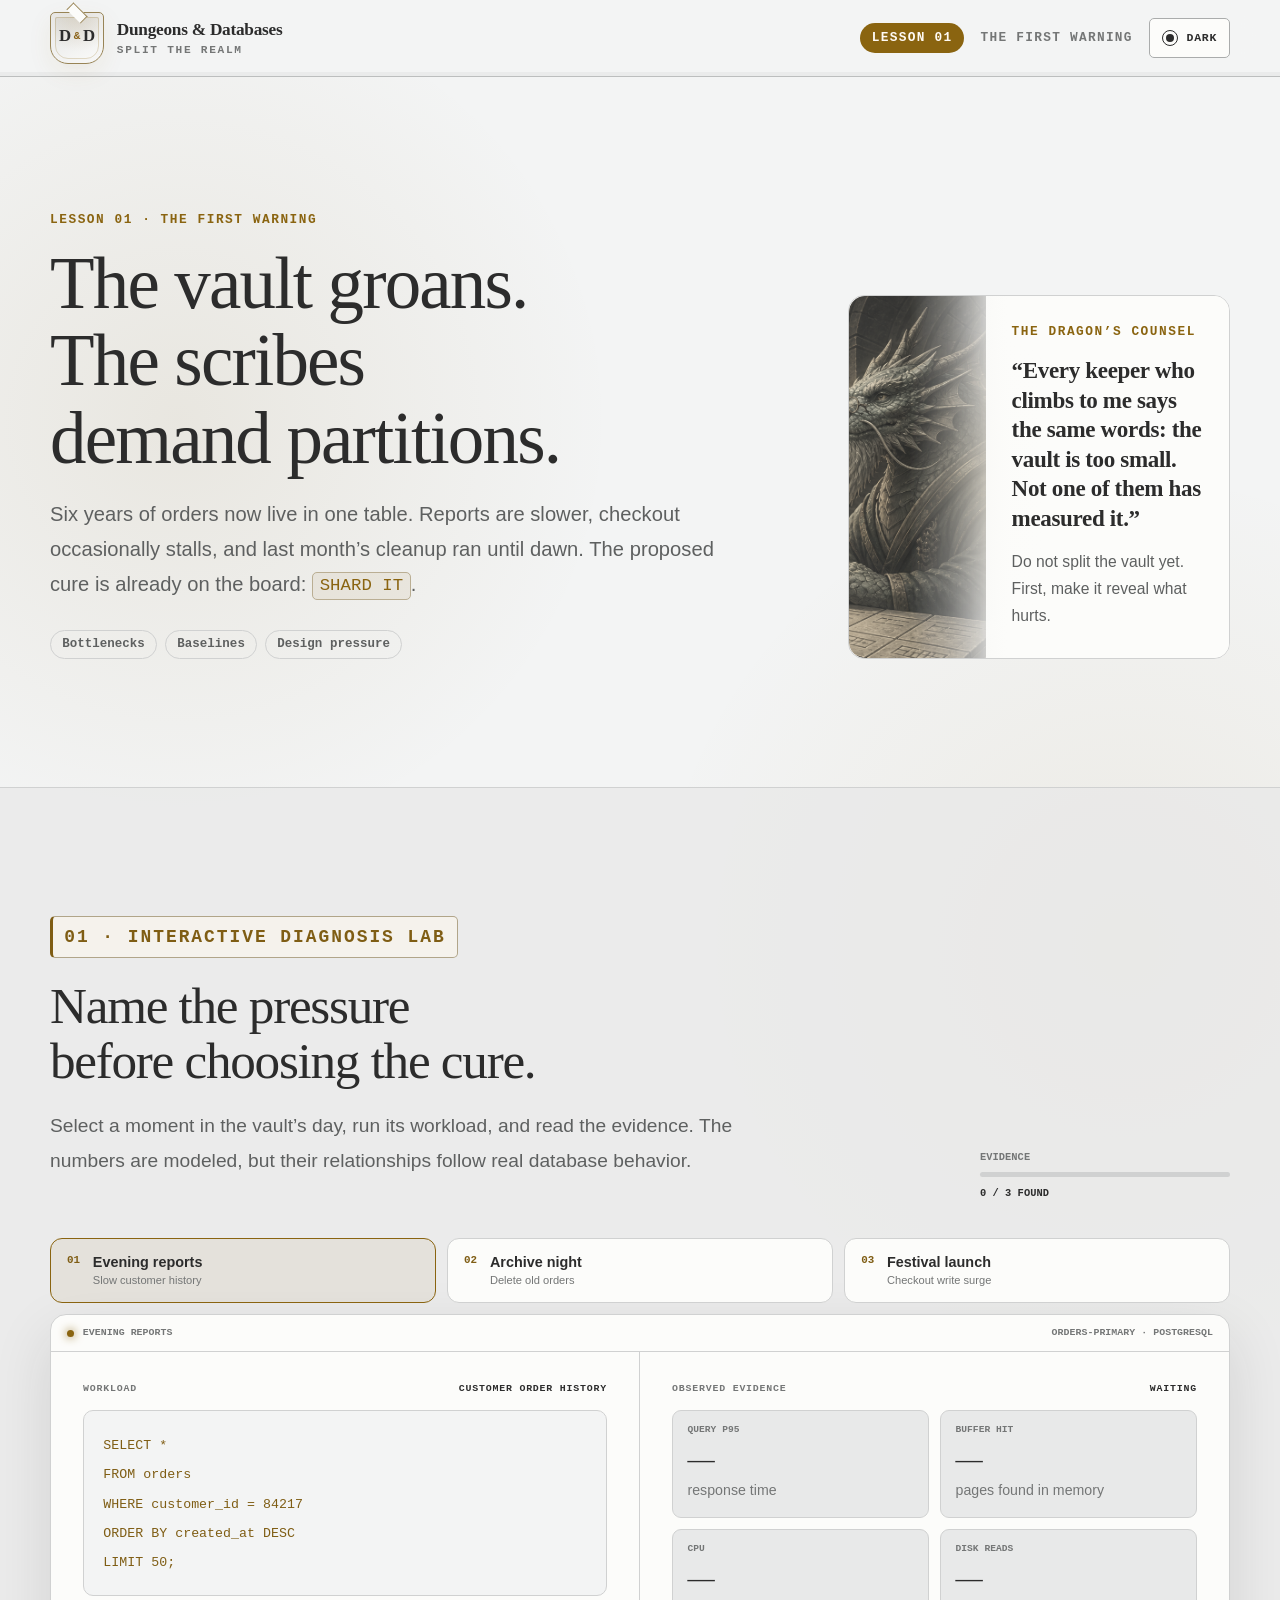
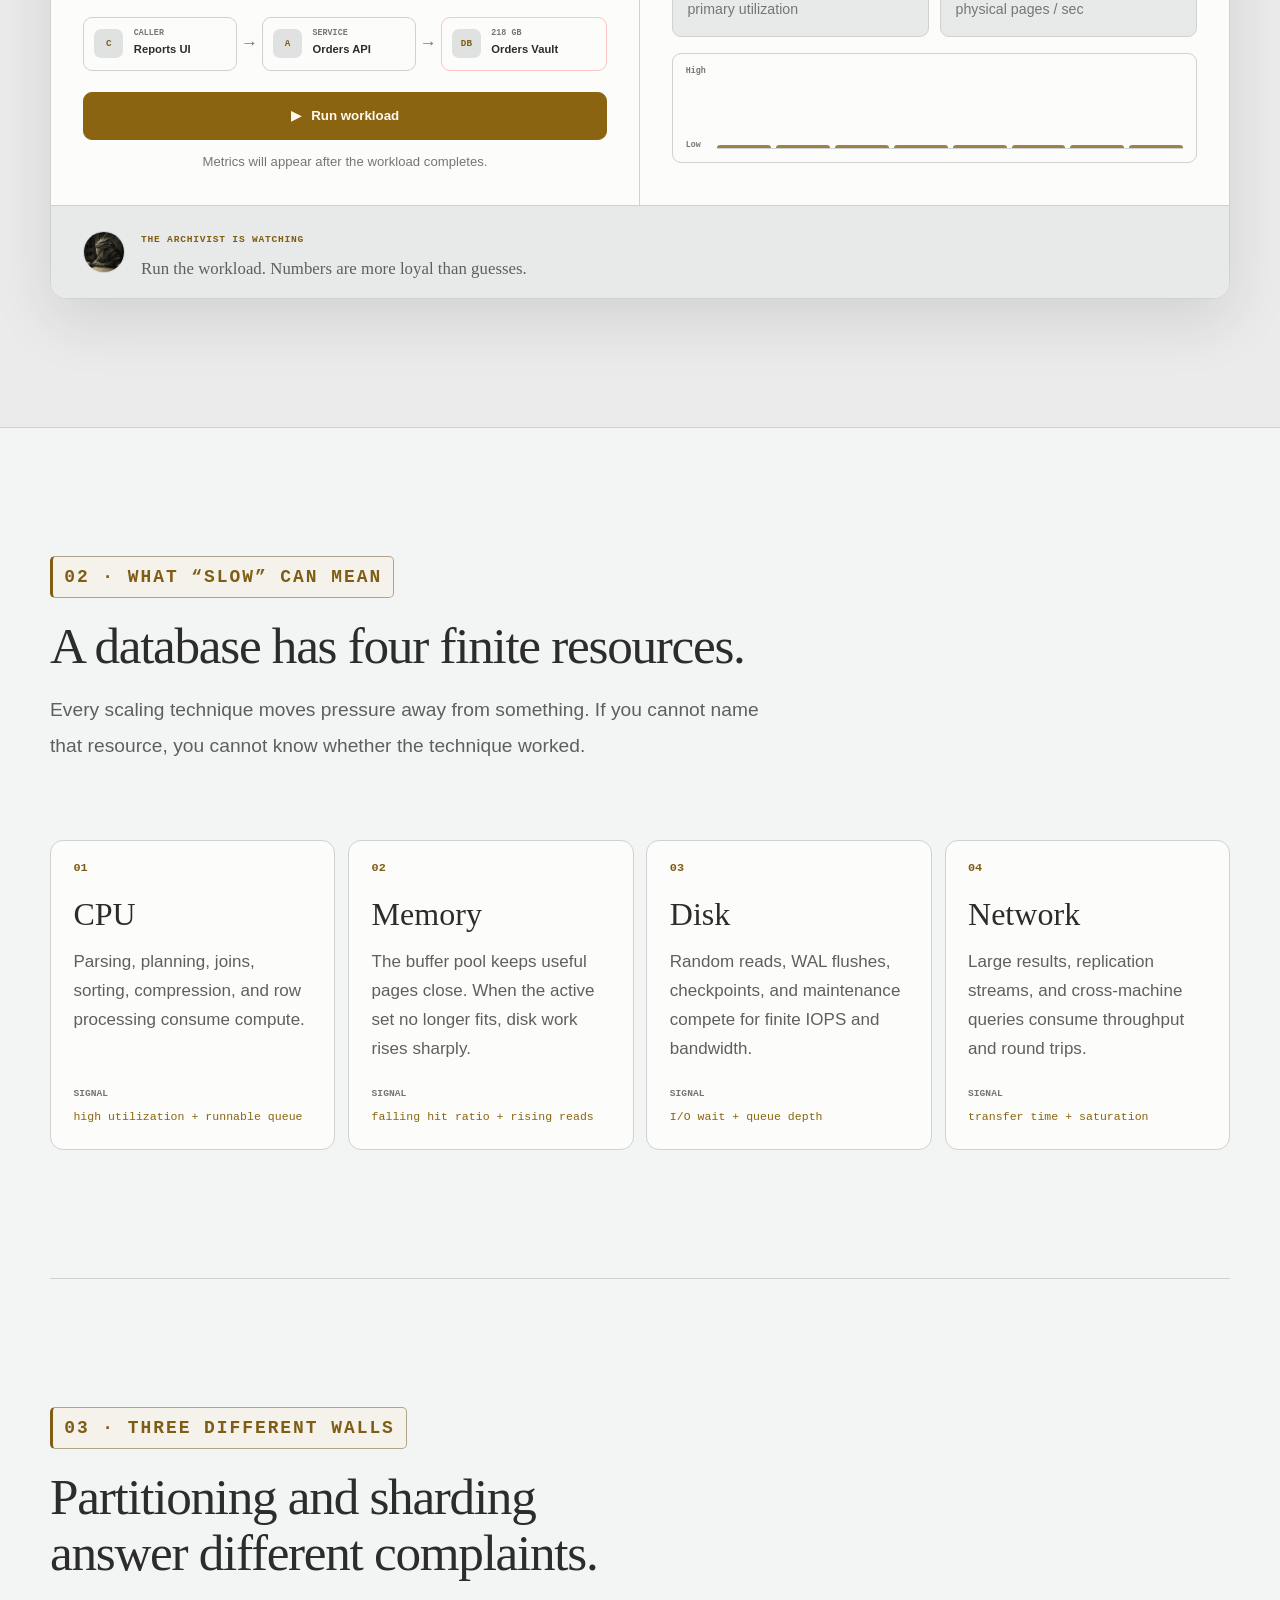
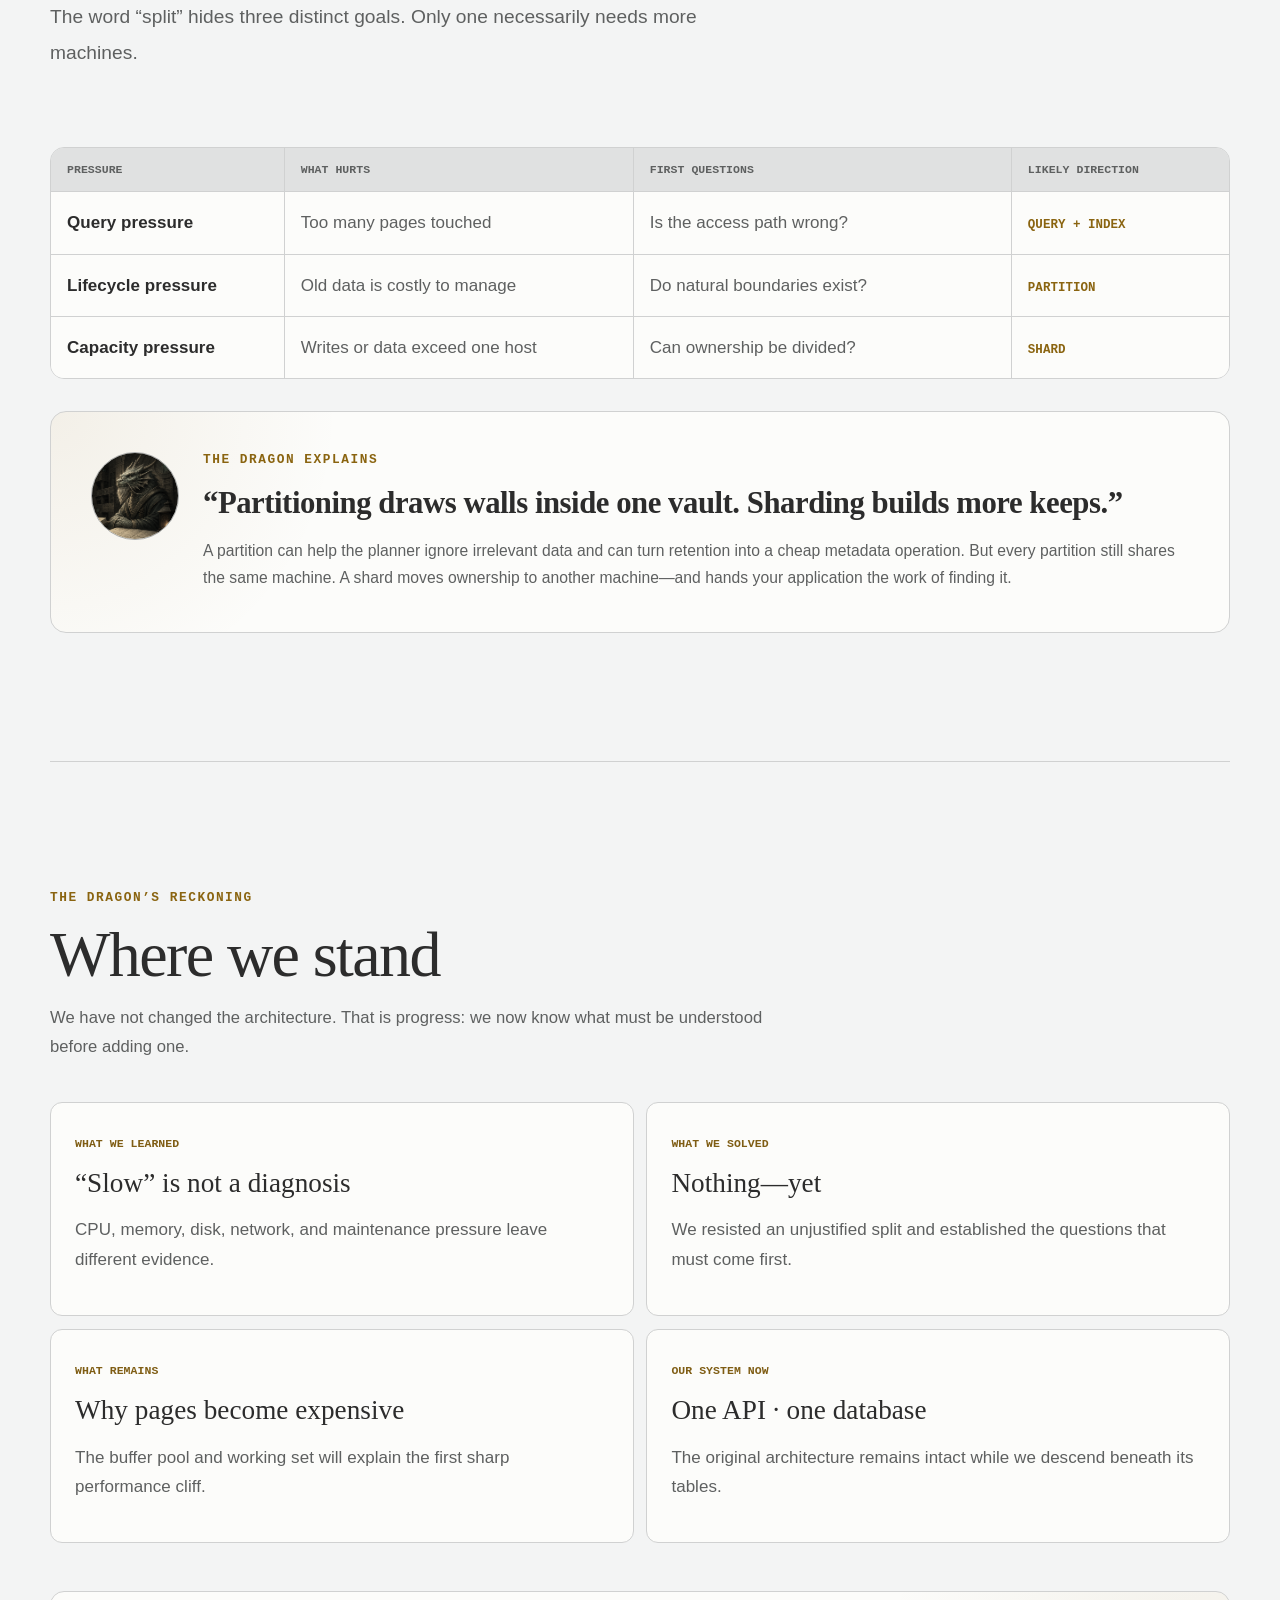
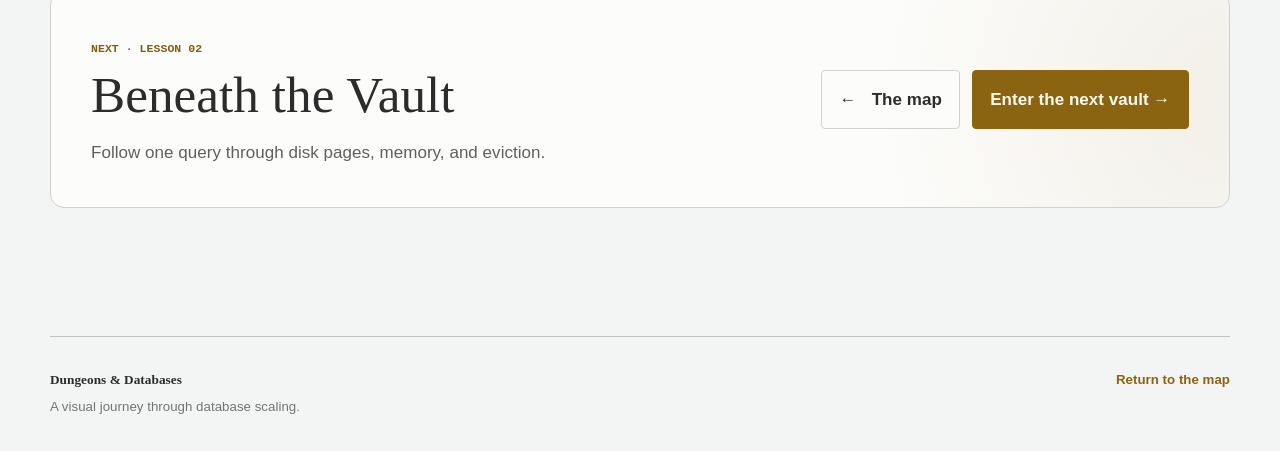
==== commit eb7e6d64: "Polish lesson typography and themed artwork" ====
--- a/lessons/lesson-01-the-groaning-vault/index.html
+++ b/lessons/lesson-01-the-groaning-vault/index.html
@@ -16,9 +16,10 @@
     <meta name="twitter:title" content="The Groaning Vault · Dungeons &amp; Databases" />
     <meta name="twitter:description" content="Diagnose a struggling database before deciding to partition or shard it." />
     <title>Lesson 01 · The Groaning Vault · Dungeons &amp; Databases</title>
-    <link rel="stylesheet" href="../../styles.css?v=20260823m" />
-    <link rel="stylesheet" href="./lesson.css?v=20260823l" />
-    <script src="../../site.js?v=20260823k" defer></script>
+    <link rel="stylesheet" href="../../styles.css?v=20260823n" />
+    <link rel="stylesheet" href="../lesson-reading.css?v=20260823l" />
+    <link rel="stylesheet" href="./lesson.css?v=20260823n" />
+    <script src="../../site.js?v=20260823l" defer></script>
     <script src="./lesson.js" defer></script>
   </head>
   <body>
@@ -71,7 +72,7 @@
         <div class="section-shell">
           <div class="lab-heading">
             <div>
-              <p class="eyebrow">Interactive diagnosis lab</p>
+              <p class="chapter-number">01 · Interactive diagnosis lab</p>
               <h2 id="lab-title">Name the pressure before choosing the cure.</h2>
               <p>
                 Select a moment in the vault’s day, run its workload, and read the evidence. The numbers
@@ -170,7 +171,7 @@
       <section class="explanation section-shell" aria-labelledby="resources-title">
         <div class="section-heading">
           <div>
-            <p class="eyebrow">What “slow” can mean</p>
+            <p class="chapter-number">02 · What “slow” can mean</p>
             <h2 id="resources-title">A database has four finite resources.</h2>
           </div>
           <p>
@@ -190,7 +191,7 @@
       <section class="pressure-types section-shell" aria-labelledby="pressure-title">
         <div class="section-heading">
           <div>
-            <p class="eyebrow">Three different walls</p>
+            <p class="chapter-number">03 · Three different walls</p>
             <h2 id="pressure-title">Partitioning and sharding answer different complaints.</h2>
           </div>
           <p>The word “split” hides three distinct goals. Only one necessarily needs more machines.</p>
--- a/styles.css
+++ b/styles.css
@@ -351,8 +351,8 @@
   background:
     linear-gradient(90deg, var(--bg) 0%, color-mix(in srgb, var(--bg) 72%, transparent) 31%, color-mix(in srgb, var(--bg) 48%, transparent) 62%, var(--bg) 100%),
     linear-gradient(0deg, var(--bg) 0%, transparent 24%, transparent 76%, var(--bg) 100%),
-    url('./public/vault-archive.webp') center 42% / cover no-repeat;
-  filter: grayscale(0.62) sepia(0.42) saturate(0.78) contrast(1.02) brightness(0.88);
+    url('./public/vault-stage-dark.webp') center 42% / cover no-repeat;
+  filter: grayscale(0.12) sepia(0.1) saturate(0.82) contrast(0.96) brightness(0.78);
   opacity: 0.31;
 }
 
@@ -368,9 +368,9 @@
   background:
     linear-gradient(90deg, var(--bg) 0%, color-mix(in srgb, var(--bg) 72%, transparent) 31%, color-mix(in srgb, var(--bg) 56%, transparent) 62%, var(--bg) 100%),
     linear-gradient(0deg, var(--bg) 0%, transparent 24%, transparent 76%, var(--bg) 100%),
-    url('./public/vault-archive.webp') center 42% / cover no-repeat;
-  filter: grayscale(0.72) sepia(0.28) saturate(0.62) contrast(0.74) brightness(1.28);
-  opacity: 0.22;
+    url('./public/vault-stage-light.webp') center 42% / cover no-repeat;
+  filter: grayscale(0.08) sepia(0.05) saturate(0.82) contrast(0.92) brightness(1.02);
+  opacity: 0.18;
 }
 
 .home-page .hero-copy {
@@ -574,8 +574,8 @@
 
 :root[data-theme='light'] .vault-art::after {
   background:
-    linear-gradient(to bottom, rgb(44 44 44 / 2%) 0%, rgb(44 44 44 / 5%) 40%, rgb(44 44 44 / 24%) 78%, rgb(44 44 44 / 54%) 100%),
-    linear-gradient(90deg, rgb(44 44 44 / 8%), transparent 48%, rgb(44 44 44 / 5%));
+    linear-gradient(to bottom, rgb(44 44 44 / 1%) 0%, rgb(44 44 44 / 3%) 42%, rgb(44 44 44 / 14%) 78%, rgb(44 44 44 / 30%) 100%),
+    linear-gradient(90deg, rgb(44 44 44 / 4%), transparent 48%, rgb(44 44 44 / 3%));
 }
 
 .vault-art img {
@@ -583,14 +583,14 @@
   height: 100%;
   object-fit: cover;
   object-position: 52% center;
-  filter: grayscale(0.48) sepia(0.44) saturate(0.82) contrast(1.02) brightness(1.08);
+  filter: grayscale(0.12) sepia(0.12) saturate(0.88) contrast(1.04) brightness(0.96);
   transform: scale(1.01);
   transform-origin: center;
   transition: opacity 320ms ease, transform 700ms cubic-bezier(0.16, 1, 0.3, 1), filter 420ms ease;
 }
 
 .hero-stage:hover .vault-art img {
-  filter: grayscale(0.4) sepia(0.4) saturate(0.88) contrast(1.04) brightness(1.12);
+  filter: grayscale(0.08) sepia(0.1) saturate(0.92) contrast(1.06) brightness(0.98);
   transform: scale(1.035);
 }
 
@@ -617,13 +617,13 @@
 }
 
 :root[data-theme='light'] .vault-art img {
-  opacity: 0.84;
-  filter: grayscale(0.38) sepia(0.2) saturate(0.82) contrast(1.12) brightness(0.88);
+  opacity: 0.94;
+  filter: grayscale(0.06) sepia(0.04) saturate(0.84) contrast(1.04) brightness(0.98);
 }
 
 :root[data-theme='light'] .hero-stage:hover .vault-art img {
-  opacity: 0.92;
-  filter: grayscale(0.32) sepia(0.18) saturate(0.88) contrast(1.16) brightness(0.9);
+  opacity: 1;
+  filter: grayscale(0.03) sepia(0.03) saturate(0.88) contrast(1.06) brightness(1);
 }
 
 .stage-heading,
@@ -815,7 +815,7 @@
 
 @keyframes vault-reveal-light {
   from { opacity: 0; transform: scale(1.07); }
-  to { opacity: 0.84; transform: scale(1.01); }
+  to { opacity: 0.94; transform: scale(1.01); }
 }
 
 @keyframes route-signal {
--- a/lessons/lesson-reading.css
+++ b/lessons/lesson-reading.css
@@ -0,0 +1,455 @@
+/* ===============================================================
+   Shared reading-first lesson system.
+   Structure:  <article class="lesson-reading">
+                 <section class="reading-section">
+                   <p class="chapter-number">01 · Label</p>
+                   <h2>A full sentence.</h2>
+                   <p>Prose.</p>
+   Palette comes from styles.css: --jade, --moss, --faint, --line,
+   --panel, --panel-strong, --bg-soft, --muted, --text.
+   =============================================================== */
+
+.lesson-reading {
+  width: 100%;
+  margin: 0 auto;
+}
+
+.reading-section {
+  width: min(1180px, calc(100% - 40px));
+  margin-inline: auto;
+  padding: clamp(5rem, 10vw, 9rem) 0;
+  border-top: 1px solid var(--line);
+}
+
+.chapter-number {
+  display: inline-flex;
+  width: fit-content;
+  margin: 0 0 1.25rem;
+  padding: 0.5rem 0.7rem;
+  border: 1px solid color-mix(in srgb, var(--jade) 38%, var(--line));
+  border-left: 3px solid var(--jade);
+  border-radius: 5px;
+  background: color-mix(in srgb, var(--jade) 6%, var(--panel));
+  color: var(--jade);
+  font-family: var(--mono);
+  font-size: clamp(1rem, 1.4vw, 1.12rem);
+  font-weight: 800;
+  line-height: 1.35;
+  letter-spacing: 0.11em;
+  text-transform: uppercase;
+}
+
+.reading-section h2 {
+  max-width: 850px;
+  margin: 0 0 1.6rem;
+  font-size: clamp(2.25rem, 4vw, 3.85rem);
+  font-weight: 500;
+  line-height: 1.08;
+}
+
+.reading-section h3 {
+  max-width: 820px;
+  margin: 2.5rem 0 1rem;
+  font-size: clamp(1.4rem, 2.6vw, 1.9rem);
+  font-weight: 500;
+  line-height: 1.2;
+}
+
+.reading-section > p:not(.chapter-number),
+.reading-section > ul,
+.reading-section > ol {
+  max-width: 780px;
+  margin: 0 0 1.3rem;
+  color: var(--muted);
+  font-size: clamp(1.05rem, 1.8vw, 1.2rem);
+  line-height: 1.85;
+}
+
+.reading-section > ul,
+.reading-section > ol {
+  padding-left: 1.4rem;
+}
+
+.reading-section li {
+  margin-bottom: 0.7rem;
+}
+
+.reading-section p strong,
+.reading-section li strong {
+  color: var(--text);
+}
+
+/* long inline identifiers must not push the page sideways on narrow screens */
+.reading-section code {
+  overflow-wrap: anywhere;
+}
+
+.quiet-highlight {
+  padding-inline: 0.08em;
+  background: linear-gradient(
+    transparent 58%,
+    color-mix(in srgb, var(--moss) 26%, transparent) 58%
+  );
+  color: inherit;
+}
+
+.reading-section > p.source-note {
+  max-width: 900px;
+  margin-top: 2rem;
+  padding-top: 1.25rem;
+  border-top: 1px solid var(--line);
+  font-size: clamp(0.95rem, 1.6vw, 1.05rem);
+  line-height: 1.7;
+}
+
+.source-note a {
+  color: var(--moss);
+  text-underline-offset: 0.2em;
+}
+
+.reading-section p.transition-callout {
+  margin-top: 2rem;
+  padding: 1.2rem 1.4rem;
+  border-left: 3px solid var(--moss);
+  background: color-mix(in srgb, var(--moss) 8%, transparent);
+  color: var(--text);
+}
+
+/* --- prose beside a diagram ------------------------------------ */
+
+.reading-split {
+  display: grid;
+  grid-template-columns: minmax(0, 1fr) minmax(260px, 340px);
+  gap: clamp(2rem, 6vw, 4rem);
+  align-items: start;
+  margin: 0 0 2.5rem;
+}
+
+.reading-split > div > p {
+  margin: 0 0 1.3rem;
+  color: var(--muted);
+  font-size: clamp(1.05rem, 1.8vw, 1.2rem);
+  line-height: 1.85;
+}
+
+.reading-split > div > p:last-child {
+  margin-bottom: 0;
+}
+
+/* --- tables ---------------------------------------------------- */
+
+.table-wrap {
+  max-width: 960px;
+  margin: 2rem 0;
+  overflow-x: auto;
+  border: 1px solid var(--line);
+  border-radius: 14px;
+  background: var(--panel);
+}
+
+table {
+  width: 100%;
+  border-collapse: collapse;
+  text-align: left;
+}
+
+caption {
+  padding: 1rem 1rem 0.6rem;
+  color: var(--muted);
+  font-family: var(--mono);
+  font-size: 0.83rem;
+  font-weight: 800;
+  letter-spacing: 0.08em;
+  text-align: left;
+  text-transform: uppercase;
+}
+
+th,
+td {
+  padding: 1rem 0.8rem;
+  font-size: 0.98rem;
+  border-bottom: 1px solid var(--line);
+  color: var(--muted);
+  line-height: 1.45;
+  vertical-align: top;
+}
+
+thead th {
+  color: var(--text);
+  font-family: var(--mono);
+  font-size: 0.8rem;
+  letter-spacing: 0.06em;
+  text-transform: uppercase;
+}
+
+tbody th {
+  color: var(--text);
+}
+
+tbody tr:last-child > * {
+  border-bottom: 0;
+}
+
+.numeric {
+  font-family: var(--mono);
+  white-space: nowrap;
+}
+
+.win td,
+.win th {
+  color: var(--text);
+  font-weight: 700;
+}
+
+/* --- arithmetic panel ------------------------------------------ */
+
+.capacity-example {
+  max-width: 960px;
+  margin: 2.25rem 0;
+  padding: clamp(1.4rem, 4vw, 2rem);
+  border: 1px solid var(--line);
+  border-radius: 14px;
+  background: var(--panel);
+}
+
+.capacity-example p {
+  display: flex;
+  align-items: baseline;
+  justify-content: space-between;
+  gap: 1.5rem;
+  margin: 0;
+}
+
+.capacity-example span {
+  color: var(--muted);
+  font-family: var(--mono);
+  font-size: 0.75rem;
+  font-weight: 800;
+  letter-spacing: 0.08em;
+  text-transform: uppercase;
+}
+
+.capacity-example strong {
+  color: var(--text);
+  font-family: var(--serif);
+  font-size: clamp(2.1rem, 5vw, 3.6rem);
+}
+
+.capacity-example .capacity-math {
+  display: block;
+  margin: 1.1rem 0;
+  padding: 1rem 0;
+  border-block: 1px dashed var(--line);
+  color: var(--jade);
+  font-family: var(--mono);
+  font-size: clamp(0.8rem, 2vw, 1rem);
+  text-align: center;
+}
+
+/* --- code ------------------------------------------------------ */
+
+.sql-block,
+.plan-pair pre,
+.query-example pre {
+  margin: 0;
+  overflow-x: auto;
+  color: var(--text);
+  font: 500 0.85rem/1.75 var(--mono);
+  white-space: pre;
+}
+
+.sql-block {
+  max-width: 760px;
+  margin: 2rem 0;
+  padding: 1.4rem;
+  border: 1px solid var(--line);
+  border-radius: 12px;
+  background: var(--panel-strong);
+}
+
+.query-example {
+  display: grid;
+  grid-template-columns: minmax(240px, 0.75fr) minmax(0, 1.25fr);
+  margin: 2rem 0 2.5rem;
+  border: 1px solid var(--line);
+  border-radius: 14px;
+  background: var(--panel);
+  overflow: hidden;
+}
+
+.query-example > div {
+  display: grid;
+  align-content: center;
+  gap: 0.65rem;
+  padding: clamp(1.5rem, 4vw, 2.5rem);
+}
+
+.query-example span,
+.plan-pair article > span {
+  color: var(--jade);
+  font: 800 0.67rem/1 var(--mono);
+  letter-spacing: 0.1em;
+  text-transform: uppercase;
+}
+
+.query-example > div strong {
+  max-width: 360px;
+  font: 500 clamp(1.8rem, 3vw, 2.7rem)/1.08 var(--serif);
+}
+
+.query-example pre {
+  display: grid;
+  align-items: center;
+  min-height: 220px;
+  padding: clamp(1.5rem, 4vw, 2.5rem);
+  border-left: 1px solid var(--line);
+  background: var(--panel-strong);
+}
+
+.plan-pair {
+  display: grid;
+  grid-template-columns: repeat(2, minmax(0, 1fr));
+  gap: 0.8rem;
+  margin: 0 0 2.5rem;
+}
+
+.plan-pair article {
+  border: 1px solid var(--line);
+  border-radius: 14px;
+  background: var(--panel);
+  overflow: hidden;
+}
+
+.plan-pair article > span {
+  display: block;
+  padding: 1rem 1.2rem;
+  border-bottom: 1px solid var(--line);
+}
+
+.plan-pair pre {
+  min-height: 190px;
+  padding: 1.2rem;
+}
+
+.plan-pair .preferred-plan {
+  border-color: color-mix(in srgb, var(--moss) 45%, var(--line));
+}
+
+/* --- closing line ---------------------------------------------- */
+
+.dragon-line {
+  margin: clamp(2rem, 5vw, 3.5rem) 0 0;
+  padding: clamp(1.25rem, 3vw, 1.7rem);
+  border: 1px solid color-mix(in srgb, var(--ember) 38%, var(--line));
+  border-left: 3px solid var(--ember);
+  border-radius: 12px;
+  background:
+    radial-gradient(circle at 100% 0%, color-mix(in srgb, var(--ember) 11%, transparent), transparent 52%),
+    color-mix(in srgb, var(--ember) 5%, var(--panel));
+  box-shadow: inset 0 1px 0 color-mix(in srgb, var(--ember) 12%, transparent);
+  color: var(--text);
+  font-family: var(--dragon);
+  font-weight: 600;
+  letter-spacing: -0.012em;
+  font-size: clamp(1.35rem, 2.8vw, 1.85rem);
+  line-height: 1.5;
+}
+
+.dragon-line span {
+  display: block;
+  margin-bottom: 0.45rem;
+  color: var(--ember);
+  font-family: var(--mono);
+  font-size: 0.72rem;
+  font-style: normal;
+  font-weight: 800;
+  letter-spacing: 0.14em;
+  text-transform: uppercase;
+}
+
+.closing-line {
+  max-width: 780px;
+  margin-top: 3rem;
+}
+
+.next-gate > a {
+  white-space: nowrap;
+}
+
+.footer-links {
+  display: flex;
+  flex-wrap: wrap;
+  gap: 1.2rem;
+}
+
+/* --- narrow screens -------------------------------------------- */
+
+@media (max-width: 900px) {
+  .query-example {
+    grid-template-columns: 1fr;
+  }
+
+  .query-example pre {
+    min-height: 0;
+    border-top: 1px solid var(--line);
+    border-left: 0;
+  }
+}
+
+@media (max-width: 720px) {
+  .reading-section {
+    width: min(100% - 28px, 1180px);
+  }
+
+  .reading-split,
+  .plan-pair {
+    grid-template-columns: 1fr;
+  }
+
+  .plan-pair pre {
+    min-height: 0;
+  }
+
+  .capacity-example p {
+    align-items: flex-start;
+    flex-direction: column;
+    gap: 0.35rem;
+  }
+
+  th,
+  td {
+    min-width: 110px;
+    padding: 0.85rem 0.6rem;
+    font-size: 0.94rem;
+  }
+}
+
+/* --- point-wise list of paths/locations ------------------------ */
+
+.read-paths {
+  max-width: 820px;
+  margin: 1.8rem 0 2rem;
+  padding: 0;
+  list-style: none;
+}
+
+.read-paths li {
+  margin: 0 0 0.7rem;
+  padding: 1.15rem 1.3rem 1.15rem 1.5rem;
+  border: 1px solid var(--line);
+  border-left: 3px solid var(--jade);
+  border-radius: 12px;
+  background: var(--panel);
+  color: var(--muted);
+  font-size: clamp(1.05rem, 1.7vw, 1.15rem);
+  line-height: 1.75;
+}
+
+.read-paths li:last-child {
+  margin-bottom: 0;
+  border-left-color: var(--moss);
+}
+
+.read-paths li strong {
+  color: var(--text);
+}
--- a/lessons/lesson-01-the-groaning-vault/lesson.css
+++ b/lessons/lesson-01-the-groaning-vault/lesson.css
@@ -75,11 +75,15 @@
 }
 
 .dragon-counsel.compact {
-  grid-template-columns: minmax(88px, 104px) minmax(0, 1fr);
-  gap: 1.25rem;
+  position: relative;
+  isolation: isolate;
+  grid-template-columns: minmax(116px, 0.72fr) minmax(240px, 1.28fr);
+  gap: 0;
   align-self: end;
   align-items: stretch;
-  padding: 1.2rem;
+  min-height: 300px;
+  padding: 0;
+  background: var(--panel);
   overflow: hidden;
 }
 
@@ -106,14 +110,36 @@
 }
 
 .compact .dragon-counsel-avatar {
-  width: 100%;
+  position: absolute;
+  inset: 0 auto 0 0;
+  z-index: 0;
+  width: 60%;
   height: 100%;
-  min-height: 190px;
+  min-height: 0;
   aspect-ratio: auto;
-  border-radius: 12px;
-}
-.compact .dragon-counsel-avatar img { object-position: 78% center; transform: scale(1.1); }
-.compact > div:last-child { align-self: center; min-width: 0; }
+  border: 0;
+  border-radius: inherit;
+}
+.compact .dragon-counsel-avatar img {
+  object-position: 100% center;
+  filter: grayscale(0.34) sepia(0.44) saturate(0.76) contrast(1.06) brightness(0.9);
+  opacity: 0.84;
+  transform: scale(1.18);
+  -webkit-mask-image: linear-gradient(90deg, #000 0 38%, rgb(0 0 0 / 68%) 52%, transparent 74%);
+  mask-image: linear-gradient(90deg, #000 0 38%, rgb(0 0 0 / 68%) 52%, transparent 74%);
+}
+.compact > div:last-child {
+  position: relative;
+  z-index: 1;
+  grid-column: 2;
+  display: flex;
+  flex-direction: column;
+  justify-content: center;
+  align-self: stretch;
+  min-width: 0;
+  padding: clamp(1.25rem, 3vw, 1.75rem) clamp(1.2rem, 2.6vw, 1.6rem);
+  background: linear-gradient(90deg, color-mix(in srgb, var(--panel) 96%, transparent), var(--panel) 24%);
+}
 .dragon-counsel.compact blockquote { font-size: clamp(1.25rem, 1.8vw, 1.7rem); line-height: 1.28; text-wrap: pretty; }
 .dragon-counsel blockquote { margin: 0; font-size: clamp(1.4rem, 2.4vw, 2rem); line-height: 1.22; }
 .dragon-counsel p:last-child { margin-bottom: 0; color: var(--muted); font-size: 0.98rem; }
@@ -134,7 +160,14 @@
 
 .lab-heading h2,
 .explanation h2,
-.pressure-types h2,
+.pressure-types h2 {
+  margin: 0;
+  max-width: 850px;
+  font-size: clamp(2.25rem, 4vw, 3.85rem);
+  font-weight: 500;
+  line-height: 1.08;
+}
+
 .reckoning h2 {
   margin: 0;
   font-size: clamp(2.5rem, 5vw, 4.8rem);
@@ -142,7 +175,13 @@
   line-height: 1.02;
 }
 
-.lab-heading > div:first-child > p:last-child { max-width: 710px; color: var(--muted); }
+.lab-heading > div:first-child > p:last-child,
+.section-heading > p {
+  max-width: 710px;
+  color: var(--muted);
+  font-size: clamp(1.05rem, 1.8vw, 1.2rem);
+  line-height: 1.85;
+}
 .lab-progress { display: grid; grid-template-columns: 1fr auto; gap: 0.65rem; color: var(--faint); font: 700 0.65rem/1 var(--mono); text-transform: uppercase; }
 .lab-progress i { --progress: 0%; grid-column: 1 / -1; height: 5px; border-radius: 99px; background: linear-gradient(90deg, var(--moss) var(--progress), var(--line) var(--progress)); transition: background 260ms ease; }
 .lab-progress strong { color: var(--text); }
@@ -358,14 +397,27 @@
 @media (max-width: 560px) {
   .lesson-hero h1 { font-size: clamp(3rem, 15vw, 4.5rem); }
   .dragon-counsel, .dragon-counsel.compact { grid-template-columns: 1fr; }
+  .dragon-counsel.compact { min-height: 340px; }
   .compact .dragon-counsel-avatar {
-    width: 112px;
-    height: 112px;
-    min-height: 112px;
-    aspect-ratio: 1;
-    border-radius: 50%;
+    inset: 0;
+    width: 100%;
+    height: 100%;
+    min-height: 0;
+    border-radius: inherit;
   }
-  .compact .dragon-counsel-avatar img { object-position: 100% center; transform: scale(1.22); }
+  .compact .dragon-counsel-avatar img {
+    object-position: 100% 34%;
+    opacity: 0.62;
+    transform: scale(1.28);
+    -webkit-mask-image: linear-gradient(180deg, #000 0 28%, rgb(0 0 0 / 48%) 48%, transparent 72%);
+    mask-image: linear-gradient(180deg, #000 0 28%, rgb(0 0 0 / 48%) 48%, transparent 72%);
+  }
+  .compact > div:last-child {
+    grid-column: 1;
+    justify-content: end;
+    padding: 9rem 1.35rem 1.4rem;
+    background: linear-gradient(180deg, transparent 0 24%, color-mix(in srgb, var(--panel) 96%, transparent) 52%, var(--panel) 70%);
+  }
   .metrics-grid, .resource-grid { grid-template-columns: 1fr; }
   .system-path { grid-template-columns: 1fr; }
   .system-path > b { justify-self: center; transform: rotate(90deg); }
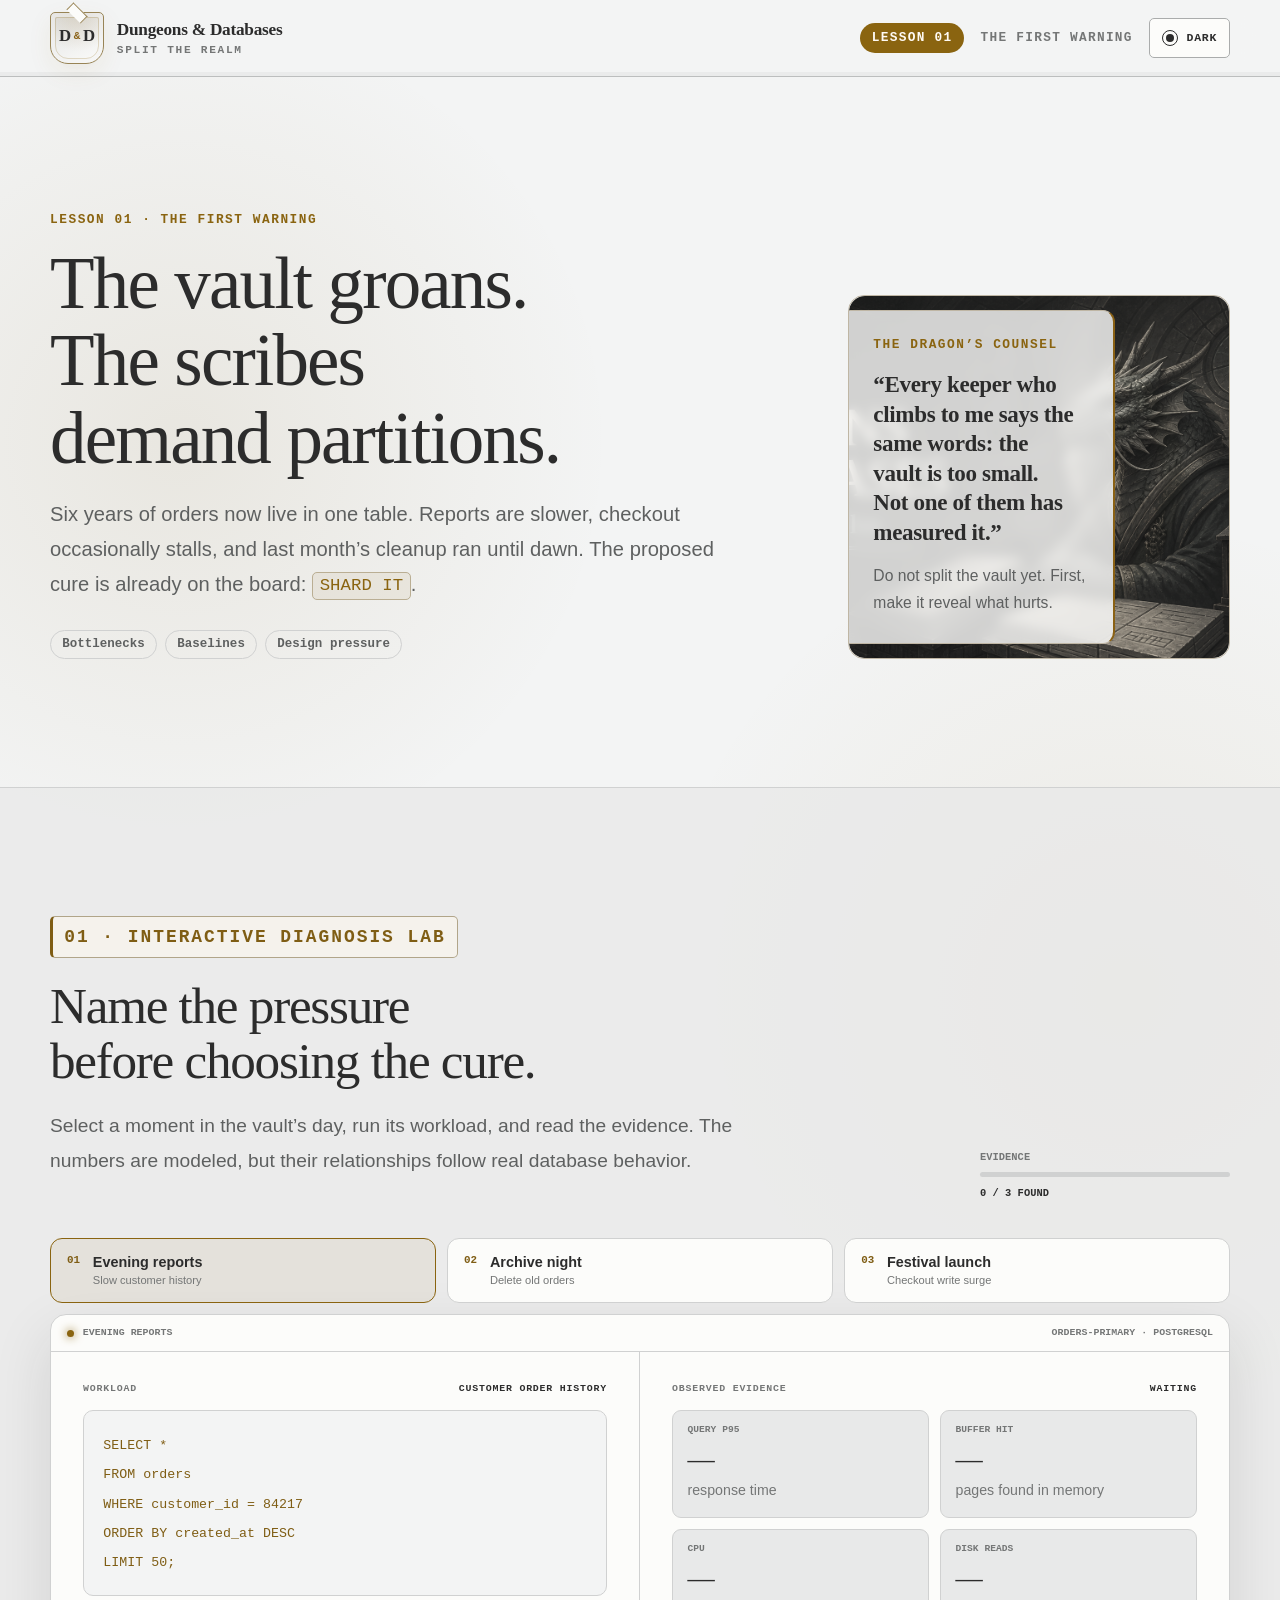
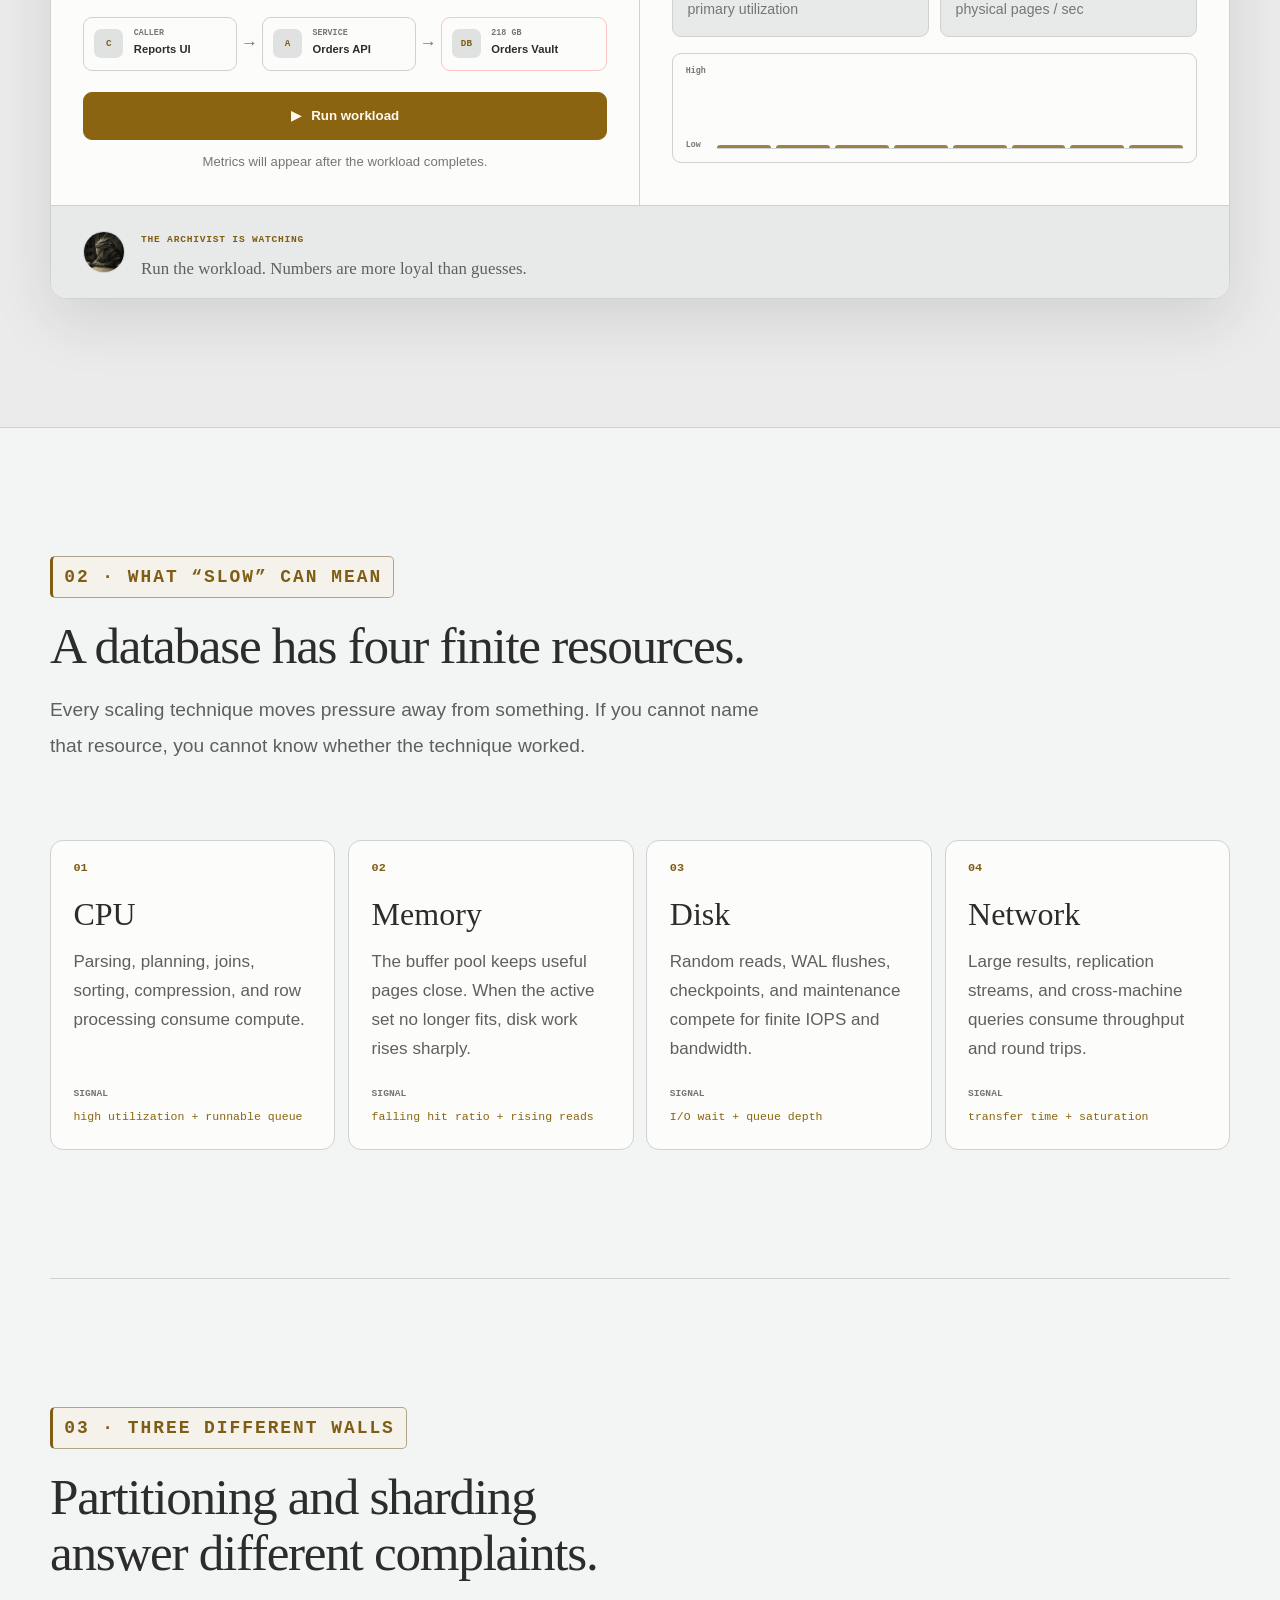
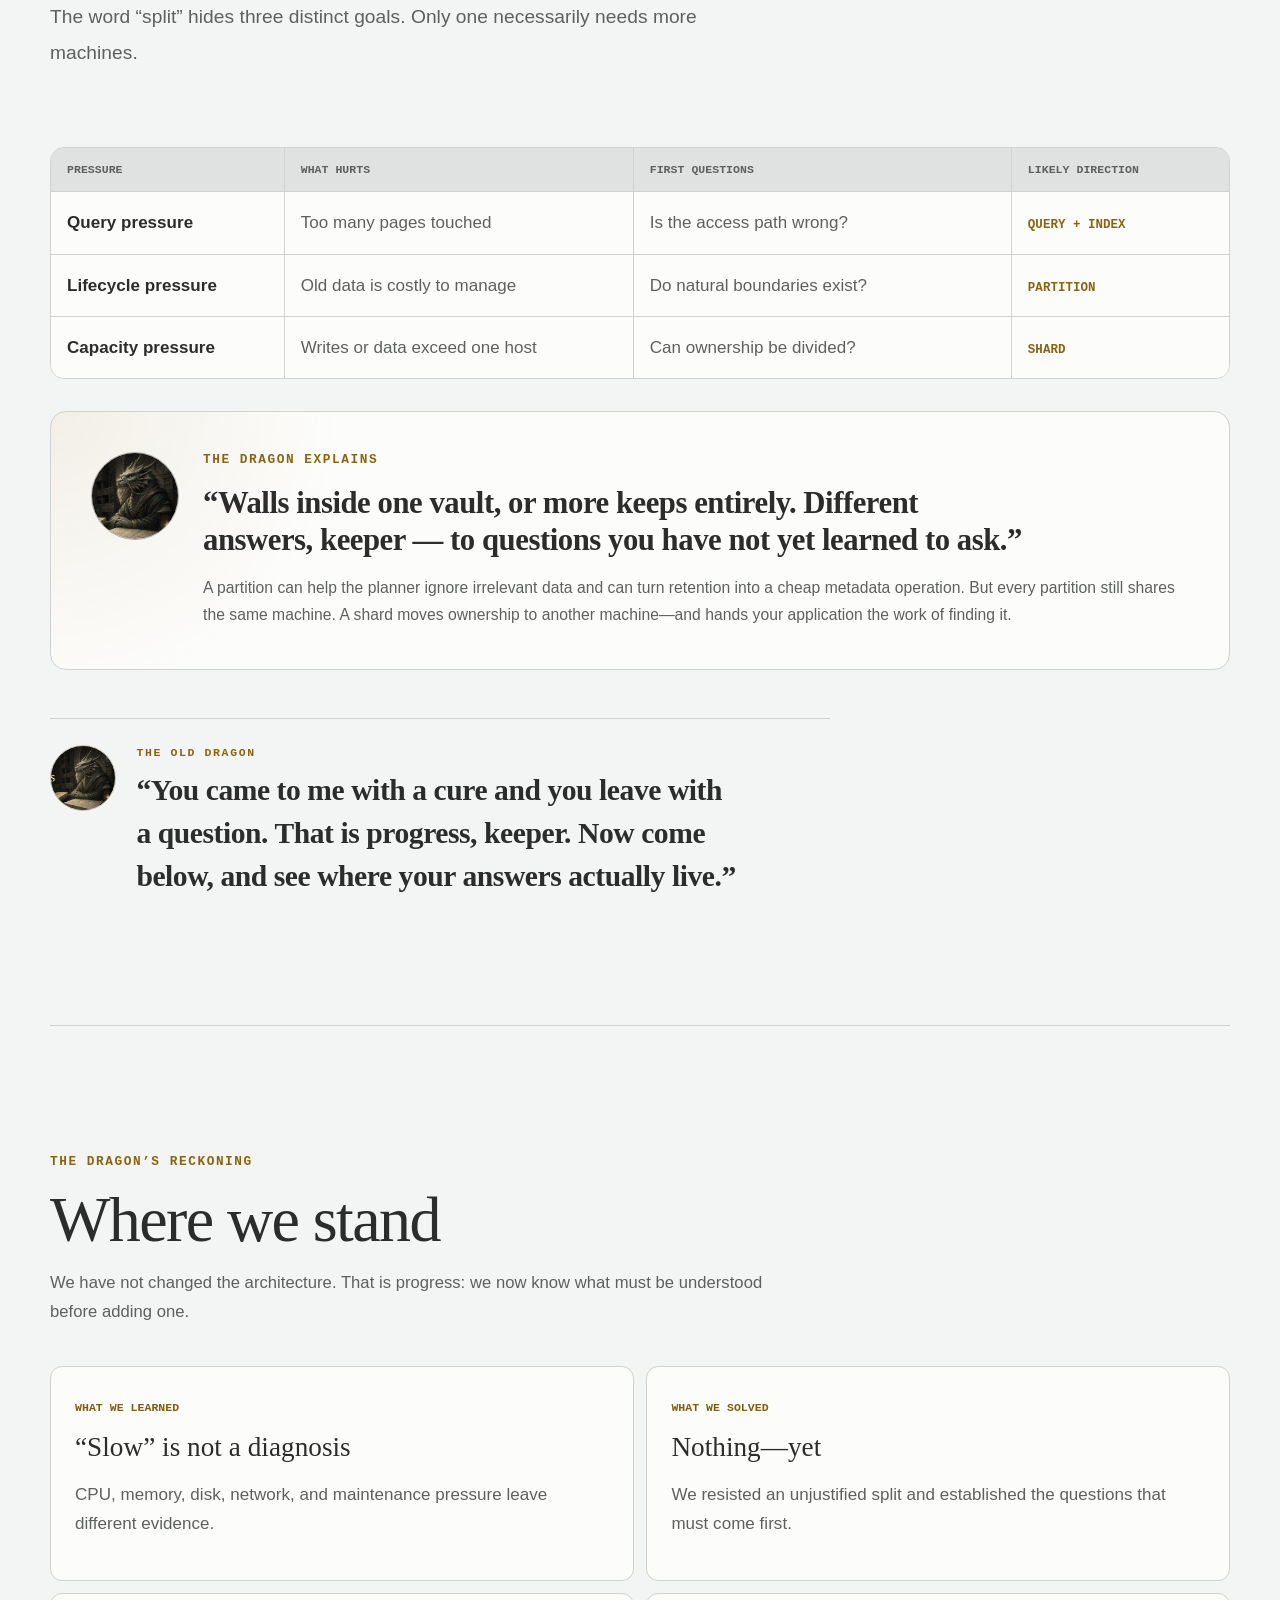
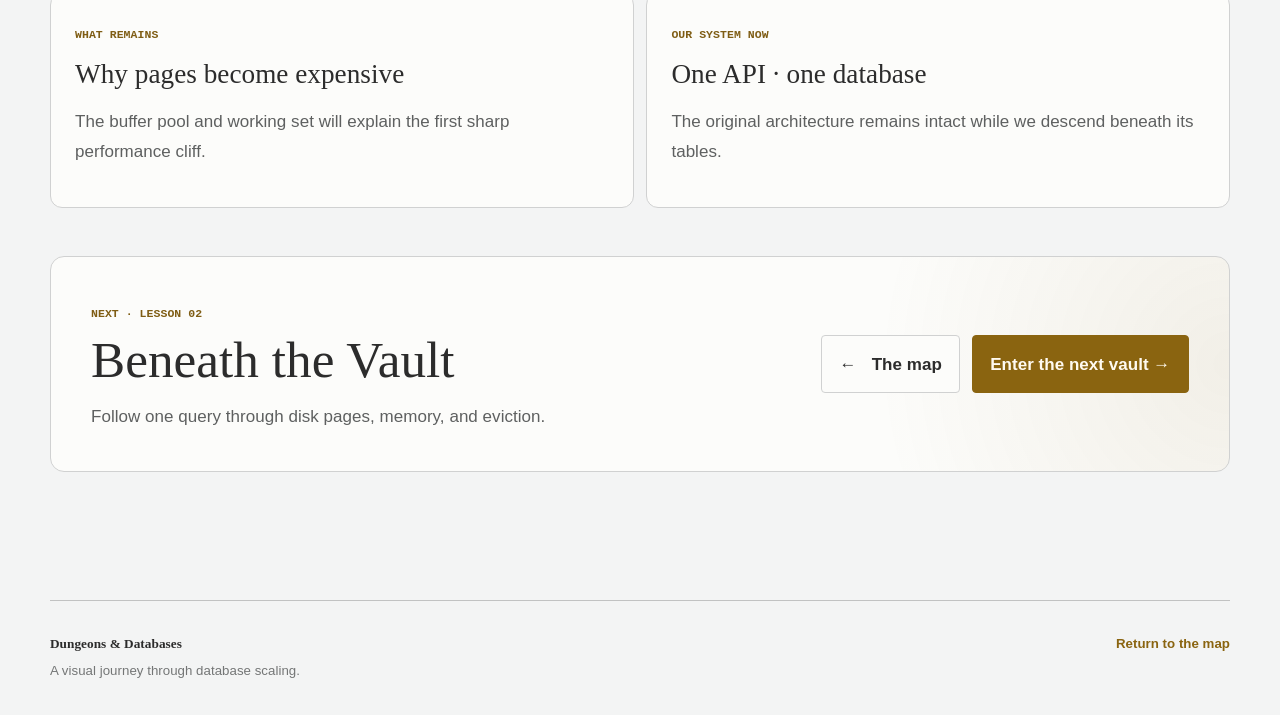
==== commit aca0c9b6: "Refine dragon counsel and lesson presentation" ====
--- a/lessons/lesson-01-the-groaning-vault/index.html
+++ b/lessons/lesson-01-the-groaning-vault/index.html
@@ -17,8 +17,8 @@
     <meta name="twitter:description" content="Diagnose a struggling database before deciding to partition or shard it." />
     <title>Lesson 01 · The Groaning Vault · Dungeons &amp; Databases</title>
     <link rel="stylesheet" href="../../styles.css?v=20260823n" />
-    <link rel="stylesheet" href="../lesson-reading.css?v=20260823l" />
-    <link rel="stylesheet" href="./lesson.css?v=20260823n" />
+    <link rel="stylesheet" href="../lesson-reading.css?v=20260824c" />
+    <link rel="stylesheet" href="./lesson.css?v=20260824c" />
     <script src="../../site.js?v=20260823l" defer></script>
     <script src="./lesson.js" defer></script>
   </head>
@@ -57,7 +57,7 @@
         </div>
 
         <aside class="dragon-counsel compact" aria-labelledby="opening-counsel">
-          <div class="dragon-counsel-avatar" aria-hidden="true"><img src="../../public/og.png" alt="" width="1672" height="941" decoding="async" /></div>
+          <div class="dragon-counsel-avatar" aria-hidden="true"><img src="../../public/og.png" alt="" width="1672" height="941" decoding="async" fetchpriority="high" /></div>
           <div>
             <p class="eyebrow">The Dragon’s Counsel</p>
             <blockquote id="opening-counsel">
@@ -160,7 +160,7 @@
             <div class="dragon-response" data-dragon-response aria-live="polite">
               <div class="dragon-response-mark" aria-hidden="true"><img src="../../public/og.png" alt="" width="1672" height="941" loading="lazy" decoding="async" /></div>
               <div>
-                <span>The Archivist is watching</span>
+                <span>The Old Dragon is watching</span>
                 <p>Run the workload. Numbers are more loyal than guesses.</p>
               </div>
             </div>
@@ -208,7 +208,7 @@
           <div class="dragon-counsel-avatar" aria-hidden="true"><img src="../../public/og.png" alt="" width="1672" height="941" loading="lazy" decoding="async" /></div>
           <div>
             <p class="eyebrow">The Dragon Explains</p>
-            <blockquote id="middle-counsel">“Partitioning draws walls inside one vault. Sharding builds more keeps.”</blockquote>
+            <blockquote id="middle-counsel">“Walls inside one vault, or more keeps entirely. Different answers, keeper — to questions you have not yet learned to ask.”</blockquote>
             <p>
               A partition can help the planner ignore irrelevant data and can turn retention into a cheap
               metadata operation. But every partition still shares the same machine. A shard moves ownership
@@ -216,6 +216,12 @@
             </p>
           </div>
         </aside>
+
+        <blockquote class="dragon-line closing-line">
+          <span>The Old Dragon</span>
+          “You came to me with a cure and you leave with a question. That is progress, keeper. Now come
+          below, and see where your answers actually live.”
+        </blockquote>
       </section>
 
       <section class="reckoning section-shell" aria-labelledby="reckoning-title">
--- a/styles.css
+++ b/styles.css
@@ -421,7 +421,7 @@
 h1 {
   max-width: 760px;
   margin: 0;
-  font-size: clamp(3.1rem, 4.5vw, 4.55rem);
+  font-size: clamp(2.6rem, 4.5vw, 4.55rem);
   font-weight: 500;
   line-height: 1.06;
 }
@@ -486,7 +486,7 @@
 
 .journey-facts div { display: grid; }
 .journey-facts dt { color: var(--text); font: 500 1.55rem/1 var(--serif); }
-.journey-facts dd { margin: 0.4rem 0 0; color: var(--faint); font: 700 0.66rem/1 var(--mono); text-transform: uppercase; }
+.journey-facts dd { margin: 0.4rem 0 0; color: var(--faint); font: 700 0.74rem/1 var(--mono); text-transform: uppercase; }
 
 .hero-stage {
   position: relative;
@@ -659,7 +659,7 @@
   grid-template-columns: minmax(0, 1fr) auto minmax(0, 1fr) auto minmax(0, 1.08fr);
   gap: 0.45rem;
   align-items: center;
-  margin: clamp(9.5rem, 22vh, 11.5rem) 0 1rem;
+  margin: clamp(12rem, 28vh, 14rem) 0 1rem;
 }
 
 .map-node {
@@ -715,12 +715,10 @@
   color: var(--stage-muted);
 }
 .pressure-readout strong { color: var(--danger); white-space: nowrap; }
-.stage-caption { margin: 0.65rem 0 0; padding: 0.6rem 0.75rem; background: rgb(44 44 44 / 74%); color: var(--stage-muted); font-size: 0.9rem; text-wrap: pretty; }
 
 :root[data-theme='light'] .stage-heading,
 :root[data-theme='light'] .pressure-readout,
-:root[data-theme='light'] .map-node,
-:root[data-theme='light'] .stage-caption {
+:root[data-theme='light'] .map-node {
   border-color: color-mix(in srgb, var(--jade) 26%, var(--line));
   background: rgb(252 248 245 / 90%);
   box-shadow: 0 10px 24px rgb(36 36 36 / 8%);
@@ -1223,7 +1221,7 @@
   .brand-copy small, .unlock-badge { display: none; }
   .hero { padding-block: 3rem 4.5rem; }
   .home-page .hero-copy { padding-left: 1rem; }
-  h1 { font-size: clamp(3rem, 14vw, 4.35rem); }
+  h1 { font-size: clamp(2.4rem, 11vw, 4.35rem); }
   .journey-facts { justify-content: space-between; gap: 0.7rem; }
   .journey-facts dd { font-size: 0.66rem; }
   .hero-actions { display: grid; }
--- a/lessons/lesson-reading.css
+++ b/lessons/lesson-reading.css
@@ -335,36 +335,59 @@
   border-color: color-mix(in srgb, var(--moss) 45%, var(--line));
 }
 
-/* --- closing line ---------------------------------------------- */
+/* --- the Old Dragon's closing word ------------------------------
+   Matches the portrait treatment of .dragon-counsel so every saying
+   in the course carries the same face.                             */
 
 .dragon-line {
+  position: relative;
+  display: block;
   margin: clamp(2rem, 5vw, 3.5rem) 0 0;
-  padding: clamp(1.25rem, 3vw, 1.7rem);
-  border: 1px solid color-mix(in srgb, var(--ember) 38%, var(--line));
-  border-left: 3px solid var(--ember);
-  border-radius: 12px;
-  background:
-    radial-gradient(circle at 100% 0%, color-mix(in srgb, var(--ember) 11%, transparent), transparent 52%),
-    color-mix(in srgb, var(--ember) 5%, var(--panel));
-  box-shadow: inset 0 1px 0 color-mix(in srgb, var(--ember) 12%, transparent);
-  color: var(--text);
-  font-family: var(--dragon);
-  font-weight: 600;
-  letter-spacing: -0.012em;
+  padding: 1.6rem 0 0 5.4rem;
+  border-top: 1px solid var(--line);
+  border-left: 0;
+  color: var(--text);
+  font-family: var(--serif);
   font-size: clamp(1.35rem, 2.8vw, 1.85rem);
-  line-height: 1.5;
+  line-height: 1.45;
+}
+
+.dragon-line::before {
+  content: '';
+  position: absolute;
+  top: 1.6rem;
+  left: 0;
+  width: 64px;
+  aspect-ratio: 1;
+  border: 1px solid var(--line-bright);
+  border-radius: 50%;
+  background-image: radial-gradient(circle, color-mix(in srgb, var(--jade) 14%, transparent), transparent 70%), url('../public/og.png');
+  background-position: center, 100% center;
+  background-size: cover, 190%;
+  background-repeat: no-repeat;
+  filter: grayscale(0.3) sepia(0.42) saturate(0.82) contrast(1.05) brightness(1.03);
 }
 
 .dragon-line span {
   display: block;
   margin-bottom: 0.45rem;
-  color: var(--ember);
+  color: var(--moss);
   font-family: var(--mono);
   font-size: 0.72rem;
   font-style: normal;
   font-weight: 800;
   letter-spacing: 0.14em;
   text-transform: uppercase;
+}
+
+@media (max-width: 620px) {
+  .dragon-line {
+    padding-left: 4.4rem;
+  }
+
+  .dragon-line::before {
+    width: 52px;
+  }
 }
 
 .closing-line {
--- a/lessons/lesson-01-the-groaning-vault/lesson.css
+++ b/lessons/lesson-01-the-groaning-vault/lesson.css
@@ -77,13 +77,14 @@
 .dragon-counsel.compact {
   position: relative;
   isolation: isolate;
-  grid-template-columns: minmax(116px, 0.72fr) minmax(240px, 1.28fr);
+  grid-template-columns: 1fr;
   gap: 0;
   align-self: end;
   align-items: stretch;
-  min-height: 300px;
+  min-height: 320px;
   padding: 0;
-  background: var(--panel);
+  border-color: color-mix(in srgb, var(--ember) 24%, var(--line));
+  background: var(--bg-soft);
   overflow: hidden;
 }
 
@@ -111,9 +112,9 @@
 
 .compact .dragon-counsel-avatar {
   position: absolute;
-  inset: 0 auto 0 0;
+  inset: 0;
   z-index: 0;
-  width: 60%;
+  width: 100%;
   height: 100%;
   min-height: 0;
   aspect-ratio: auto;
@@ -121,24 +122,40 @@
   border-radius: inherit;
 }
 .compact .dragon-counsel-avatar img {
-  object-position: 100% center;
-  filter: grayscale(0.34) sepia(0.44) saturate(0.76) contrast(1.06) brightness(0.9);
-  opacity: 0.84;
-  transform: scale(1.18);
-  -webkit-mask-image: linear-gradient(90deg, #000 0 38%, rgb(0 0 0 / 68%) 52%, transparent 74%);
-  mask-image: linear-gradient(90deg, #000 0 38%, rgb(0 0 0 / 68%) 52%, transparent 74%);
+  object-position: 78% center;
+  filter: grayscale(0.32) sepia(0.42) saturate(0.76) contrast(1.08) brightness(0.82);
+  opacity: 0.94;
+  transform: scale(1.08);
 }
 .compact > div:last-child {
   position: relative;
   z-index: 1;
-  grid-column: 2;
+  grid-column: 1;
   display: flex;
   flex-direction: column;
   justify-content: center;
   align-self: stretch;
+  justify-self: start;
   min-width: 0;
-  padding: clamp(1.25rem, 3vw, 1.75rem) clamp(1.2rem, 2.6vw, 1.6rem);
-  background: linear-gradient(90deg, color-mix(in srgb, var(--panel) 96%, transparent), var(--panel) 24%);
+  width: min(70%, 390px);
+  margin: 14px 14px 14px 0;
+  padding: clamp(1.2rem, 2.7vw, 1.65rem) clamp(1.1rem, 2.4vw, 1.5rem);
+  border: 1px solid color-mix(in srgb, var(--ember) 24%, var(--line));
+  border-right: 2px solid var(--ember);
+  border-left: 0;
+  border-radius: 0 12px 12px 0;
+  background: color-mix(in srgb, var(--panel) 80%, transparent);
+  -webkit-backdrop-filter: blur(6px) saturate(0.72);
+  backdrop-filter: blur(6px) saturate(0.72);
+  box-shadow: 0 14px 36px color-mix(in srgb, var(--bg) 62%, transparent);
+}
+:root[data-theme='light'] .compact .dragon-counsel-avatar img {
+  filter: grayscale(0.58) sepia(0.28) saturate(0.58) contrast(1.06) brightness(0.92);
+  opacity: 0.9;
+}
+:root[data-theme='light'] .compact > div:last-child {
+  background: color-mix(in srgb, var(--panel) 81%, transparent);
+  box-shadow: 0 14px 36px rgb(44 44 44 / 12%);
 }
 .dragon-counsel.compact blockquote { font-size: clamp(1.25rem, 1.8vw, 1.7rem); line-height: 1.28; text-wrap: pretty; }
 .dragon-counsel blockquote { margin: 0; font-size: clamp(1.4rem, 2.4vw, 2rem); line-height: 1.22; }
@@ -397,7 +414,7 @@
 @media (max-width: 560px) {
   .lesson-hero h1 { font-size: clamp(3rem, 15vw, 4.5rem); }
   .dragon-counsel, .dragon-counsel.compact { grid-template-columns: 1fr; }
-  .dragon-counsel.compact { min-height: 340px; }
+  .dragon-counsel.compact { min-height: 390px; }
   .compact .dragon-counsel-avatar {
     inset: 0;
     width: 100%;
@@ -406,17 +423,21 @@
     border-radius: inherit;
   }
   .compact .dragon-counsel-avatar img {
-    object-position: 100% 34%;
-    opacity: 0.62;
-    transform: scale(1.28);
-    -webkit-mask-image: linear-gradient(180deg, #000 0 28%, rgb(0 0 0 / 48%) 48%, transparent 72%);
-    mask-image: linear-gradient(180deg, #000 0 28%, rgb(0 0 0 / 48%) 48%, transparent 72%);
+    object-position: 100% center;
+    opacity: 0.92;
+    transform: scale(1.32);
   }
   .compact > div:last-child {
     grid-column: 1;
     justify-content: end;
-    padding: 9rem 1.35rem 1.4rem;
-    background: linear-gradient(180deg, transparent 0 24%, color-mix(in srgb, var(--panel) 96%, transparent) 52%, var(--panel) 70%);
+    align-self: end;
+    justify-self: stretch;
+    width: auto;
+    margin: 9rem 12px 12px;
+    padding: 1.25rem;
+    border-left: 1px solid color-mix(in srgb, var(--ember) 24%, var(--line));
+    border-radius: 12px;
+    background: color-mix(in srgb, var(--panel) 80%, transparent);
   }
   .metrics-grid, .resource-grid { grid-template-columns: 1fr; }
   .system-path { grid-template-columns: 1fr; }
@@ -441,3 +462,64 @@
   .gate-actions { width: 100%; }
   .gate-actions .button { flex: 1 1 auto; justify-content: center; text-align: center; }
 }
+
+
+/* --- the Old Dragon's closing word ------------------------------
+   Matches the portrait treatment of .dragon-counsel so every saying
+   in the course carries the same face.                             */
+
+.dragon-line {
+  position: relative;
+  display: block;
+  margin: clamp(2rem, 5vw, 3.5rem) 0 0;
+  padding: 1.6rem 0 0 5.4rem;
+  border-top: 1px solid var(--line);
+  border-left: 0;
+  color: var(--text);
+  font-family: var(--serif);
+  font-size: clamp(1.35rem, 2.8vw, 1.85rem);
+  line-height: 1.45;
+}
+
+.dragon-line::before {
+  content: '';
+  position: absolute;
+  top: 1.6rem;
+  left: 0;
+  width: 64px;
+  aspect-ratio: 1;
+  border: 1px solid var(--line-bright);
+  border-radius: 50%;
+  background-image: radial-gradient(circle, color-mix(in srgb, var(--jade) 14%, transparent), transparent 70%), url('../../public/og.png');
+  background-position: center, 100% center;
+  background-size: cover, 190%;
+  background-repeat: no-repeat;
+  filter: grayscale(0.3) sepia(0.42) saturate(0.82) contrast(1.05) brightness(1.03);
+}
+
+.dragon-line span {
+  display: block;
+  margin-bottom: 0.45rem;
+  color: var(--moss);
+  font-family: var(--mono);
+  font-size: 0.72rem;
+  font-style: normal;
+  font-weight: 800;
+  letter-spacing: 0.14em;
+  text-transform: uppercase;
+}
+
+@media (max-width: 620px) {
+  .dragon-line {
+    padding-left: 4.4rem;
+  }
+
+  .dragon-line::before {
+    width: 52px;
+  }
+}
+
+.closing-line {
+  max-width: 780px;
+  margin-top: 3rem;
+}
